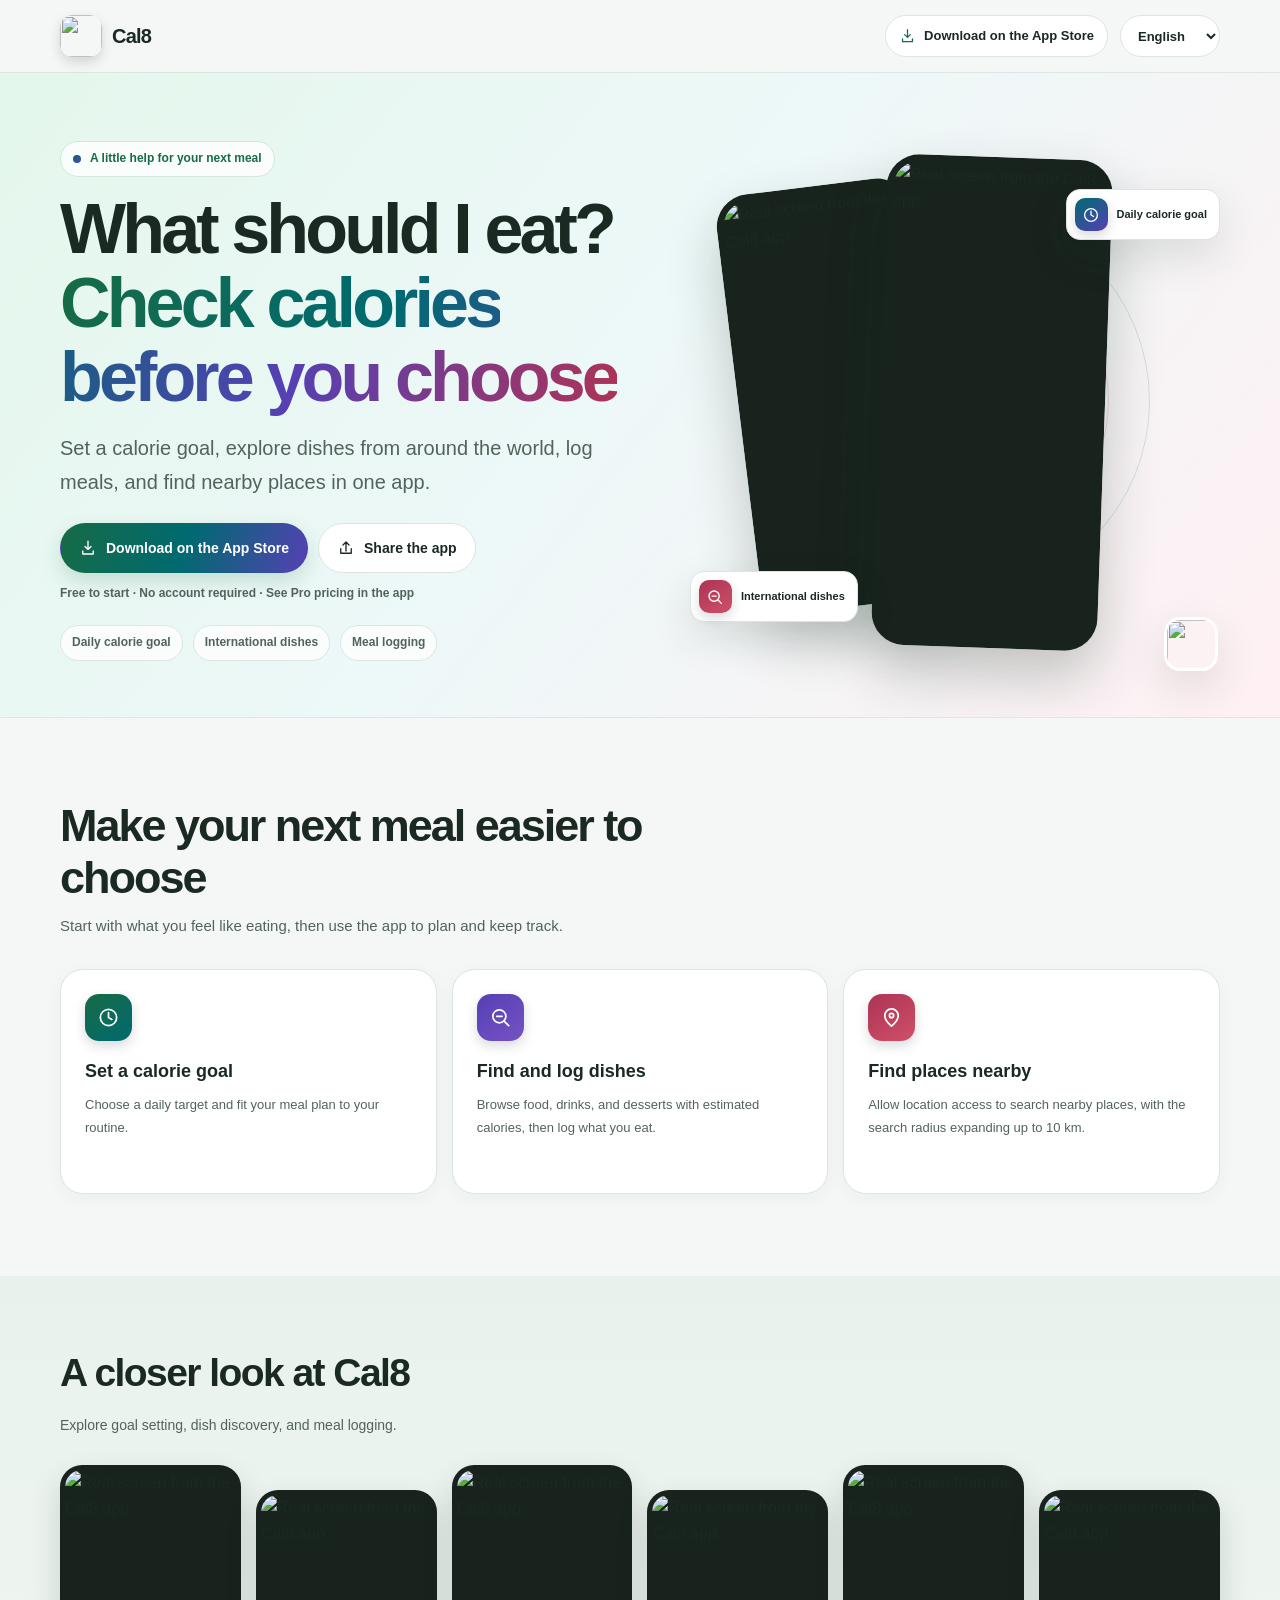
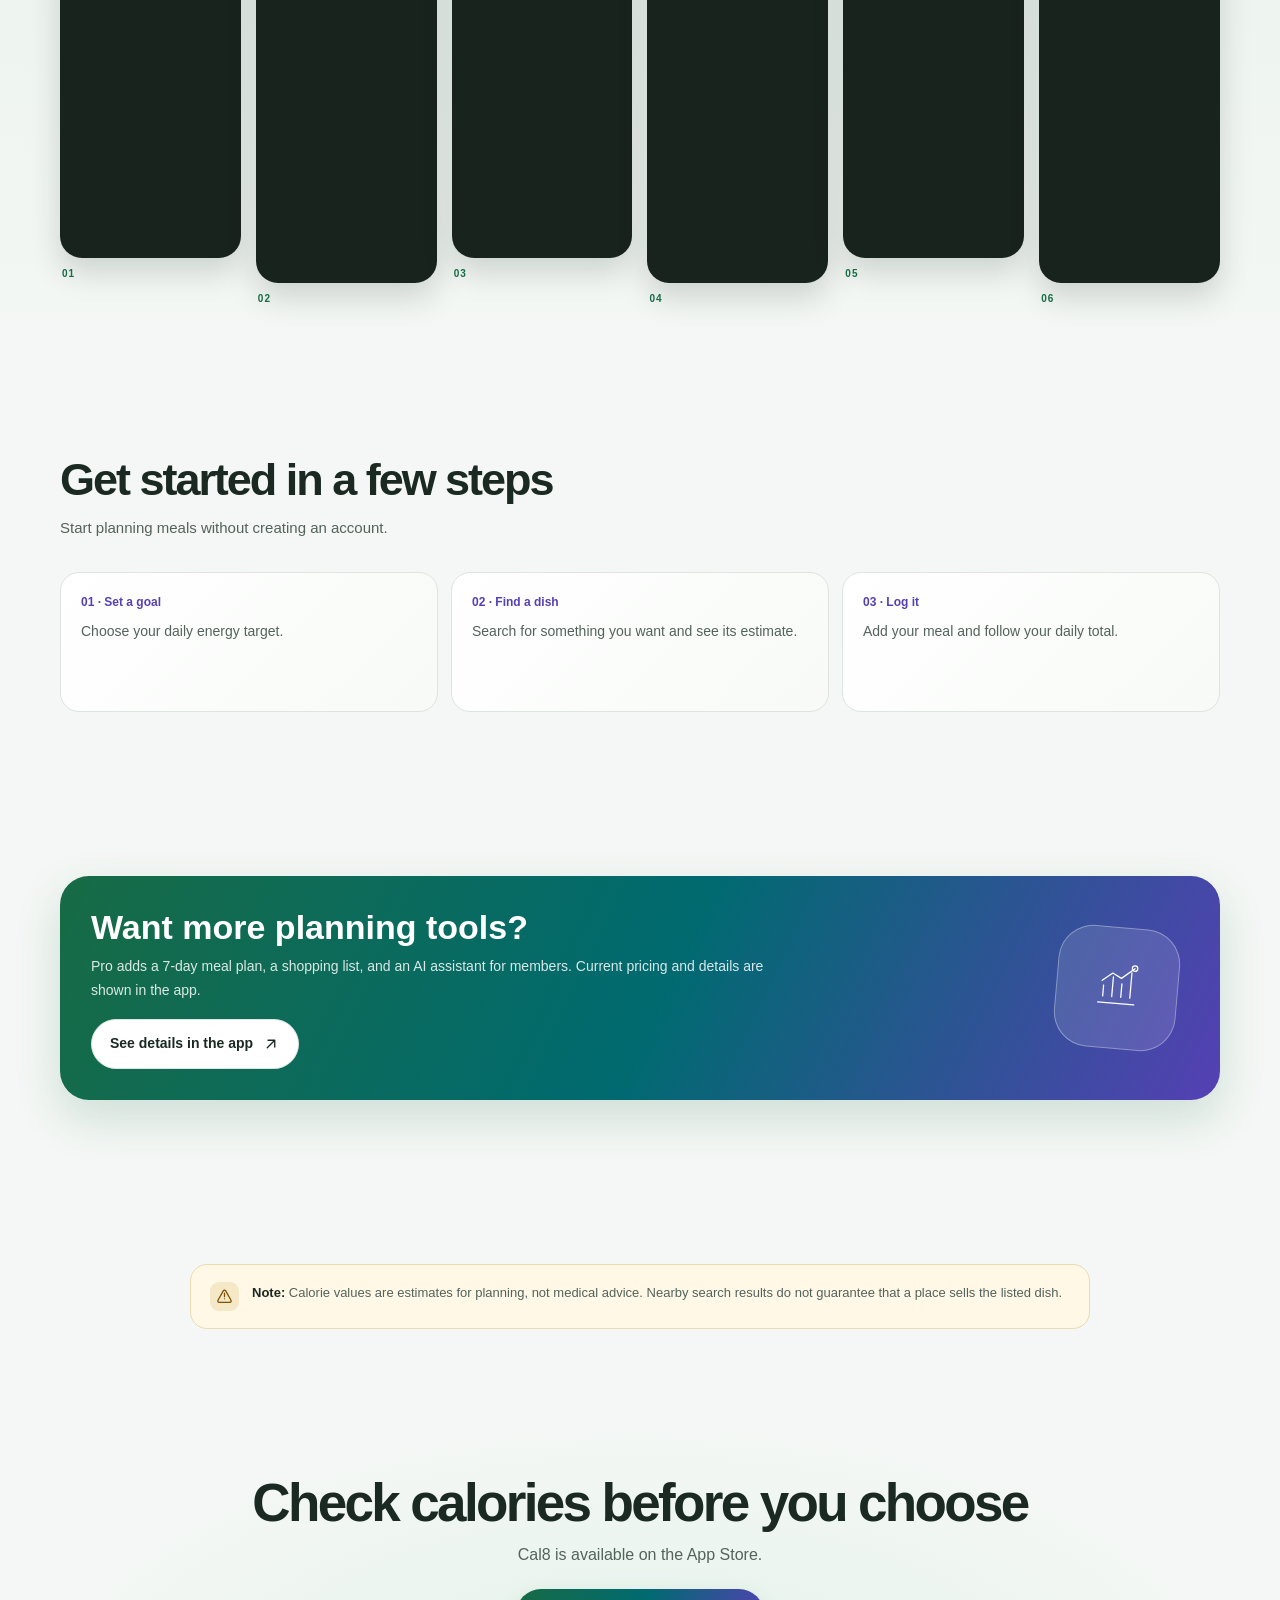
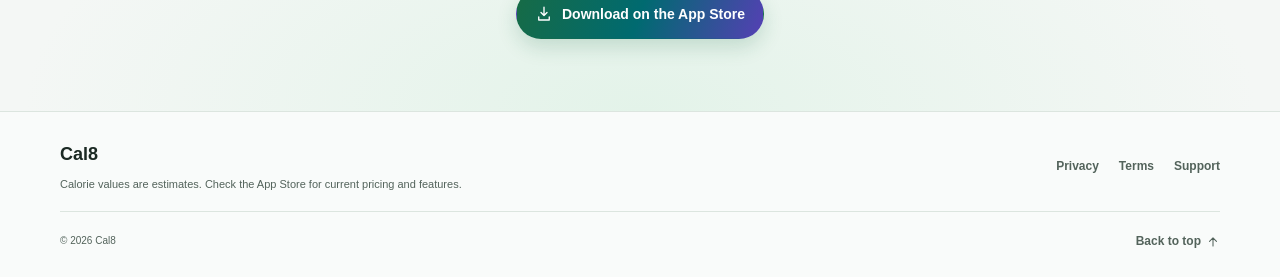
==== index.html @ b132a20a "Cal8 promo site (static build)" ====
<!doctype html>
<html lang="th">
<head>
  <meta charset="utf-8">
  <meta name="viewport" content="width=device-width, initial-scale=1">
  <meta name="theme-color" content="#f4f7f5">
  <meta name="description" content="ตั้งเป้าพลังงาน ค้นหาเมนูหลายชาติ บันทึกมื้อ และหาร้านใกล้ตัวได้ เริ่มใช้ฟรี ไม่ต้องสมัครบัญชี">
  <meta property="og:type" content="website">
  <meta property="og:title" content="Cal8 — ก่อนสั่งลองเช็กแคล">
  <meta property="og:description" content="ตั้งเป้าพลังงาน ค้นหาเมนูหลายชาติ บันทึกมื้อ และหาร้านใกล้ตัวได้ เริ่มใช้ฟรี ไม่ต้องสมัครบัญชี">
  <meta property="og:image" content="https://notthedream.github.io/cal8/assets/og-th-1200x630.jpg">
  <meta name="twitter:card" content="summary_large_image">
  <meta name="twitter:title" content="Cal8 — ก่อนสั่งลองเช็กแคล">
  <meta name="twitter:description" content="ตั้งเป้าพลังงาน ค้นหาเมนูหลายชาติ บันทึกมื้อ และหาร้านใกล้ตัวได้ เริ่มใช้ฟรี ไม่ต้องสมัครบัญชี">
  <meta name="twitter:image" content="https://notthedream.github.io/cal8/assets/og-th-1200x630.jpg">
  <meta name="apple-itunes-app" content="app-id=6823683906">
  <title>Cal8 — ก่อนสั่งลองเช็กแคล</title>
  <link rel="icon" href="/cal8/assets/app-icon.png">
  <link rel="canonical" href="https://notthedream.github.io/cal8/">
  <meta property="og:locale" content="th_TH">
  <meta property="og:url" content="https://notthedream.github.io/cal8/">
  <link rel="alternate" hreflang="th" href="https://notthedream.github.io/cal8/th/">
  <link rel="alternate" hreflang="en" href="https://notthedream.github.io/cal8/en/">
  <link rel="alternate" hreflang="ja" href="https://notthedream.github.io/cal8/ja/">
  <link rel="alternate" hreflang="zh-Hans" href="https://notthedream.github.io/cal8/zh-Hans/">
  <link rel="alternate" hreflang="zh-Hant" href="https://notthedream.github.io/cal8/zh-Hant/">
  <link rel="alternate" hreflang="ko" href="https://notthedream.github.io/cal8/ko/">
  <link rel="alternate" hreflang="x-default" href="https://notthedream.github.io/cal8/">
  <script type="application/ld+json" id="app-schema">{"@context":"https://schema.org","@type":"MobileApplication","name":"Cal8","description":"ตั้งเป้าพลังงาน ค้นหาเมนูหลายชาติ บันทึกมื้อ และหาร้านใกล้ตัวได้ เริ่มใช้ฟรี ไม่ต้องสมัครบัญชี","applicationCategory":"HealthApplication","applicationSubCategory":"Health & Fitness","operatingSystem":"iOS","image":"https://notthedream.github.io/cal8/assets/app-icon.png","url":"https://notthedream.github.io/cal8/","installUrl":"https://apps.apple.com/app/id6823683906","offers":{"@type":"Offer","price":0,"priceCurrency":"THB","url":"https://apps.apple.com/app/id6823683906"}}</script>
  <style>
:root{color-scheme:light;--bg:#f4f7f5;--card:#fff;--ink:#1b2923;--mute:#53635b;--line:#dce5df;--green:#176b45;--teal:#006a70;--violet:#5540b4;--coral:#ad3356;--amber:#805200;--wrap:1160px;--shadow:0 16px 42px rgba(23,48,36,.12)}*{box-sizing:border-box}html{scroll-behavior:smooth;scroll-padding-top:80px}body{margin:0;background:var(--bg);color:var(--ink);font:16px/1.65 -apple-system,BlinkMacSystemFont,"Segoe UI","Noto Sans Thai","Hiragino Sans","Yu Gothic",sans-serif;-webkit-font-smoothing:antialiased}a{color:inherit}img{display:block;max-width:100%}svg{width:22px;height:22px;fill:none;stroke:currentColor;stroke-width:1.8;stroke-linecap:round;stroke-linejoin:round}.wrap{width:min(var(--wrap),calc(100% - 48px));margin:auto}.sr{position:absolute;width:1px;height:1px;padding:0;margin:-1px;overflow:hidden;clip:rect(0,0,0,0);white-space:nowrap;border:0}.top{position:sticky;top:0;z-index:10;background:rgba(244,247,245,.9);backdrop-filter:blur(16px);border-bottom:1px solid var(--line)}.top-inner{min-height:72px;display:flex;align-items:center;justify-content:space-between;gap:16px}.brand{display:flex;align-items:center;gap:10px;font-size:20px;font-weight:850;letter-spacing:-.04em;text-decoration:none}.brand img{width:42px;height:42px;border-radius:13px;box-shadow:0 5px 12px rgba(24,33,48,.16)}.top-actions{display:flex;align-items:center;gap:12px}.lang,.top-store{min-height:42px;padding:0 13px;border:1px solid var(--line);border-radius:999px;background:#fff;color:var(--ink);font:inherit;font-size:13px;font-weight:700}.top-store{display:flex;align-items:center;gap:8px;text-decoration:none}.top-store svg{width:17px;color:var(--green)}.hero{overflow:hidden;background:linear-gradient(128deg,#e4f7ec,#edf8f8 48%,#fff0f3);border-bottom:1px solid #d8ebe0}.hero-inner{display:grid;grid-template-columns:minmax(0,1.05fr) minmax(350px,.95fr);align-items:center;gap:44px;min-height:625px;padding:58px 0 46px}.eyebrow{display:inline-flex;align-items:center;gap:9px;margin:0 0 15px;padding:7px 12px;border:1px solid #d4e7db;border-radius:999px;background:#ffffffc9;color:var(--green);font-size:12px;font-weight:800}.dot{width:8px;height:8px;border-radius:50%;background:linear-gradient(140deg,var(--teal),var(--violet))}h1,h2,h3,p{margin-top:0}h1{max-width:650px;margin-bottom:17px;font-size:clamp(42px,6vw,70px);font-weight:820;line-height:1.06;letter-spacing:-.055em}.grad{background:linear-gradient(100deg,var(--green),var(--teal),var(--violet),var(--coral));-webkit-background-clip:text;background-clip:text;color:transparent}.lead{max-width:570px;margin-bottom:24px;color:var(--mute);font-size:clamp(17px,1.8vw,20px);line-height:1.7}.actions,.trust{display:flex;flex-wrap:wrap;align-items:center;gap:10px}.button{min-height:50px;display:inline-flex;align-items:center;justify-content:center;gap:9px;padding:0 18px;border:1px solid var(--line);border-radius:999px;background:#fff;color:var(--ink);font:inherit;font-size:14px;font-weight:760;text-decoration:none;cursor:pointer;transition:transform .18s,box-shadow .18s}.button:hover{transform:translateY(-2px);box-shadow:0 10px 24px #1730241c}.primary{border-color:transparent;background:linear-gradient(110deg,var(--green),var(--teal) 50%,var(--violet));color:#fff;box-shadow:0 8px 20px #176b452e}.button svg{width:18px;height:18px}.under{margin:11px 0 0;color:var(--mute);font-size:12px;font-weight:600}.trust{margin-top:21px}.pill{padding:7px 11px;border:1px solid #dce5df;border-radius:999px;background:#ffffffc9;color:var(--mute);font-size:12px;font-weight:650}.hero-art{position:relative;min-height:540px;display:flex;align-items:center;justify-content:center}.orbit{position:absolute;width:390px;height:390px;border:1px solid #006a7028;border-radius:50%}.orbit:after{content:"";position:absolute;inset:40px;border:1px solid #ad335629;border-radius:50%}.phone{position:absolute;overflow:hidden;aspect-ratio:1320/2868;padding:6px;border:1px solid #17241e24;border-radius:33px;background:#18231d;box-shadow:0 26px 55px #12281c3d}.phone img,.gallery-phone img{width:100%;height:100%;border-radius:25px;object-fit:cover}.phone-front{z-index:2;width:226px;transform:translate(37px,2px) rotate(2deg)}.phone-back{z-index:1;width:194px;transform:translate(-120px,-5px) rotate(-7deg)}.float{position:absolute;z-index:3;display:flex;align-items:center;gap:9px;padding:8px 12px 8px 8px;border:1px solid var(--line);border-radius:14px;background:#fff;box-shadow:var(--shadow);font-size:11px;font-weight:750;white-space:nowrap}.float-top{top:58px;right:0}.float-bottom{bottom:49px;left:0}.tile{width:33px;height:33px;display:grid;place-items:center;border-radius:10px;background:linear-gradient(145deg,var(--teal),var(--violet));color:#fff;box-shadow:0 5px 12px #18213029}.tile svg{width:18px;height:18px}.tile-coral{background:linear-gradient(145deg,var(--coral),#cf5067)}.app-badge{position:absolute;right:2px;bottom:0;width:54px;height:54px;border:3px solid #fff;border-radius:16px;box-shadow:var(--shadow)}.section{padding:82px 0}.section-head{max-width:720px;margin-bottom:31px}.section-head h2{margin-bottom:10px;font-size:clamp(30px,4vw,45px);line-height:1.15;letter-spacing:-.045em}.section-head p{margin:0;color:var(--mute);font-size:15px}.features{display:grid;grid-template-columns:repeat(3,minmax(0,1fr));gap:15px}.feature{min-height:225px;padding:24px;border:1px solid var(--line);border-radius:23px;background:#fff;box-shadow:0 4px 18px #1730240b;transition:transform .18s,box-shadow .18s}.feature:hover{transform:translateY(-3px);box-shadow:var(--shadow)}.icon{width:47px;height:47px;display:grid;place-items:center;margin-bottom:16px;border-radius:14px;background:linear-gradient(145deg,var(--green),var(--teal));color:#fff;box-shadow:0 5px 12px #18213029}.feature:nth-child(2) .icon{background:linear-gradient(145deg,var(--violet),#7652c3)}.feature:nth-child(3) .icon{background:linear-gradient(145deg,var(--coral),#cf5067)}.icon svg{width:23px;height:23px}.feature h3{margin-bottom:7px;font-size:18px}.feature p{margin:0;color:var(--mute);font-size:13px;line-height:1.75}.gallery-section{padding:65px 0;background:linear-gradient(180deg,#e8f2ec,#f4f7f5)}.gallery-head{max-width:700px;margin-bottom:28px}.gallery-head h2{margin-bottom:8px;font-size:clamp(28px,3.6vw,39px);letter-spacing:-.04em}.gallery-head p{margin:0;color:var(--mute);font-size:14px}.gallery{display:grid;grid-template-columns:repeat(6,minmax(0,1fr));align-items:start;gap:15px}.gallery figure{min-width:0;margin:0}.gallery figure:nth-child(even){margin-top:25px}.gallery-phone{overflow:hidden;aspect-ratio:1320/2868;padding:5px;border-radius:22px;background:#18231d;box-shadow:0 14px 30px #12281c2b}.gallery-phone img{border-radius:17px}.gallery figcaption{padding:8px 2px 0;color:var(--green);font-size:10px;font-weight:850;letter-spacing:.1em}.steps{display:grid;grid-template-columns:repeat(3,minmax(0,1fr));gap:13px}.step{min-height:140px;padding:20px;border:1px solid var(--line);border-radius:19px;background:linear-gradient(135deg,#fff,#f7faf7)}.step b{display:block;margin-bottom:8px;color:var(--violet);font-size:12px}.step p{margin:0;color:var(--mute);font-size:14px}.probox{display:grid;grid-template-columns:minmax(0,1fr) 145px;align-items:center;gap:25px;padding:31px;border-radius:29px;background:linear-gradient(115deg,var(--green),var(--teal) 52%,var(--violet));color:#fff;box-shadow:0 18px 45px #176b452b}.probox h2{margin-bottom:8px;font-size:clamp(24px,3vw,34px);line-height:1.2}.probox p{max-width:680px;margin:0;color:#ffffffd9;font-size:14px}.probox .button{margin-top:17px;color:var(--ink)}.pro-art{justify-self:center;width:122px;height:122px;display:grid;place-items:center;border:1px solid #ffffff55;border-radius:35px;background:#ffffff1f;transform:rotate(5deg)}.pro-art svg{width:58px;height:58px;stroke-width:1.4}.notice{display:flex;gap:13px;max-width:900px;margin:auto;padding:17px 19px;border:1px solid #eadbb3;border-radius:17px;background:#fff8e7;color:var(--mute);font-size:13px}.notice-icon{width:29px;height:29px;flex:none;display:grid;place-items:center;border-radius:9px;background:#f4e8c7;color:var(--amber)}.notice-icon svg{width:17px}.notice strong{color:var(--ink)}.final{padding:63px 0 72px;text-align:center;background:radial-gradient(ellipse at 50% 100%,#e3f3e9,transparent 68%)}.final h2{max-width:800px;margin:0 auto 10px;font-size:clamp(32px,5vw,53px);line-height:1.1;letter-spacing:-.05em}.final p{max-width:600px;margin:0 auto 21px;color:var(--mute)}footer{padding:28px 0 19px;border-top:1px solid var(--line);background:#ffffff70}.footrow,.footbottom{display:flex;align-items:center;justify-content:space-between;gap:20px}.footbrand{font-weight:850;font-size:18px}.footnote{margin:5px 0 0;color:var(--mute);font-size:11px}.legal{display:flex;flex-wrap:wrap;gap:20px}.legal a,.backtop{color:var(--mute);font-size:12px;font-weight:700;text-decoration:none}.legal a:hover,.backtop:hover{color:var(--green)}.footbottom{min-height:47px;margin-top:18px;padding-top:13px;border-top:1px solid var(--line);color:var(--mute);font-size:10px}.backtop{display:flex;align-items:center;gap:5px}.backtop svg{width:14px;height:14px}:focus-visible{outline:3px solid #006a70a6;outline-offset:3px}@media(max-width:900px){.hero-inner{grid-template-columns:1fr minmax(310px,.82fr);gap:22px;min-height:570px}.hero-art{min-height:470px}.phone-front{width:205px}.phone-back{width:177px;transform:translate(-107px,-3px) rotate(-7deg)}.orbit{width:340px;height:340px}.gallery{grid-template-columns:repeat(3,minmax(0,1fr));row-gap:16px}}@media(max-width:700px){.wrap{width:calc(100% - 36px)}.top-inner{min-height:65px}.brand{font-size:18px}.brand img{width:37px;height:37px}.top-store{width:42px;min-width:42px;justify-content:center;padding:0}.top-store span{position:absolute;width:1px;height:1px;overflow:hidden;clip:rect(0,0,0,0)}.hero-inner{grid-template-columns:1fr;gap:5px;min-height:0;padding:40px 0 8px}h1{font-size:clamp(40px,11vw,60px)}.lead{font-size:16px}.hero-art{min-height:420px;margin-top:3px}.phone-front{width:180px;transform:translate(24px,2px) rotate(2deg)}.phone-back{width:157px;transform:translate(-97px,-2px) rotate(-7deg)}.orbit{width:305px;height:305px}.float-top{top:36px}.float-bottom{bottom:28px}.app-badge{width:48px;height:48px}.section{padding:64px 0}.features,.steps{grid-template-columns:1fr}.feature{min-height:0;padding:21px}.gallery-section{padding:54px 0}.gallery{display:flex;overflow-x:auto;gap:13px;padding:2px 1px 13px;scroll-snap-type:x mandatory}.gallery figure{flex:0 0 min(39vw,170px);scroll-snap-align:start}.gallery figure:nth-child(even){margin-top:18px}.probox{grid-template-columns:1fr;padding:24px}.pro-art{display:none}.notice{padding:14px}.footrow,.footbottom{align-items:flex-start;flex-direction:column}.legal{gap:16px}.final{padding:52px 0 61px}}@media(prefers-reduced-motion:reduce){html{scroll-behavior:auto}*,*::before,*::after{scroll-behavior:auto!important;transition:none!important}}
</style>
</head>
<body>
<header class="top"><div class="wrap top-inner"><a class="brand" href="#top" aria-label="Cal8"><img src="/cal8/assets/app-icon.png" alt=""><span>Cal8</span></a><div class="top-actions"><a class="top-store" href="https://apps.apple.com/app/id6823683906" target="_blank" rel="noopener"><svg viewBox="0 0 24 24" aria-hidden="true"><path d="M12 3v11m-4-4 4 4 4-4M5 16v4h14v-4"></path></svg><span data-t="download">ดาวน์โหลดบน App Store</span></a><label for="lang"><span id="lang-label" class="sr" data-t="chooseLang">เลือกภาษา</span><select class="lang" id="lang" aria-labelledby="lang-label"><option value="th">ไทย</option><option value="en">English</option><option value="ja">日本語</option><option value="zh-Hans">简体中文</option><option value="zh-Hant">繁體中文</option><option value="ko">한국어</option></select></label></div></div></header>
<main id="top"><section class="hero"><div class="wrap hero-inner"><div><p class="eyebrow"><i class="dot" aria-hidden="true"></i><span data-t="eyebrow">ตัวช่วยเลือกมื้ออาหาร</span></p><h1><span data-t="headline1">กินอะไรดี?</span><br><span class="grad" data-t="headline2">ลองเช็กแคลก่อนเลือก</span></h1><p class="lead" data-t="lead">ตั้งเป้าพลังงาน ค้นหาเมนูหลายชาติ บันทึกมื้ออาหาร และหาร้านใกล้ตัวได้ในแอปเดียว</p><div class="actions"><a class="button primary" href="https://apps.apple.com/app/id6823683906" target="_blank" rel="noopener"><svg viewBox="0 0 24 24" aria-hidden="true"><path d="M12 3v11m-4-4 4 4 4-4M5 16v4h14v-4"></path></svg><span data-t="download">ดาวน์โหลดบน App Store</span></a><button class="button" id="share" type="button"><svg viewBox="0 0 24 24" aria-hidden="true"><path d="M12 16V4m-4 4 4-4 4 4M5 13v6h14v-6"></path></svg><span data-t="share">แชร์แอป</span></button></div><p class="under" data-t="under">เริ่มใช้ฟรี · ไม่ต้องสมัครบัญชี · ดูราคา Pro ในแอป</p><div class="trust"><span class="pill" data-t="pill1">เป้าหมายแคลอรี</span><span class="pill" data-t="pill2">เมนูหลายชาติ</span><span class="pill" data-t="pill3">บันทึกมื้ออาหาร</span></div></div><div class="hero-art" ><span class="orbit" aria-hidden="true"></span><div class="phone phone-back"><img data-shot="3-search" src="/cal8/assets/shots/th/3-search.png" alt="หน้าจอของ Cal8"></div><div class="phone phone-front"><img data-shot="2-home" src="/cal8/assets/shots/th/2-home.png" alt="หน้าจอของ Cal8"></div><div class="float float-top"><span class="tile"><svg viewBox="0 0 24 24" aria-hidden="true"><circle cx="12" cy="12" r="8.5"></circle><path d="M12 7v5l3.5 2"></path></svg></span><span data-t="pill1">เป้าหมายแคลอรี</span></div><div class="float float-bottom"><span class="tile tile-coral"><svg viewBox="0 0 24 24" aria-hidden="true"><circle cx="10.8" cy="10.8" r="6.8"></circle><path d="m16 16 4.5 4.5M8 10.8h5.6"></path></svg></span><span data-t="pill2">เมนูหลายชาติ</span></div><img class="app-badge" src="/cal8/assets/app-icon.png" alt=""></div></div></section>
<section class="section" id="features"><div class="wrap"><div class="section-head"><h2 data-t="featuresTitle">เลือกง่ายขึ้นในทุกมื้อ</h2><p data-t="featuresIntro">เริ่มจากสิ่งที่อยากกิน แล้วใช้เครื่องมือในแอปช่วยวางแผนและติดตาม</p></div><div class="features"><article class="feature"><div class="icon" aria-hidden="true"><svg viewBox="0 0 24 24"><circle cx="12" cy="12" r="8.5"></circle><path d="M12 7v5l3.5 2"></path></svg></div><h3 data-t="f1title">ตั้งเป้าพลังงาน</h3><p data-t="f1body">กำหนดเป้าหมายประจำวันและจัดจำนวนมื้อให้เข้ากับกิจวัตร</p></article><article class="feature"><div class="icon" aria-hidden="true"><svg viewBox="0 0 24 24"><circle cx="10.8" cy="10.8" r="6.8"></circle><path d="m16 16 4.5 4.5M8 10.8h5.6"></path></svg></div><h3 data-t="f2title">ค้นหาและบันทึกเมนู</h3><p data-t="f2body">เลือกดูอาหาร เครื่องดื่ม และของหวาน พร้อมค่าแคลอรีโดยประมาณ แล้วบันทึกมื้อที่กิน</p></article><article class="feature"><div class="icon" aria-hidden="true"><svg viewBox="0 0 24 24"><path d="M19 10c0 5.2-7 11-7 11S5 15.2 5 10a7 7 0 1 1 14 0Z"></path><circle cx="12" cy="10" r="2.2"></circle></svg></div><h3 data-t="f3title">หาร้านใกล้ตัว</h3><p data-t="f3body">อนุญาตตำแหน่งเพื่อค้นหาร้านใกล้คุณ และขยายระยะค้นหาได้ถึง 10 กม.</p></article></div></div></section>
<section class="gallery-section"><div class="wrap"><div class="gallery-head"><h2 data-t="screensTitle">หน้าจอของ Cal8</h2><p data-t="screensIntro">ดูตัวอย่างการตั้งเป้า ค้นหาเมนู และบันทึกมื้ออาหาร</p></div><div class="gallery"><figure><div class="gallery-phone"><img data-shot="1-intro" src="/cal8/assets/shots/th/1-intro.png" alt="หน้าจอของ Cal8"></div><figcaption>01</figcaption></figure><figure><div class="gallery-phone"><img data-shot="2-home" src="/cal8/assets/shots/th/2-home.png" alt="หน้าจอของ Cal8"></div><figcaption>02</figcaption></figure><figure><div class="gallery-phone"><img data-shot="3-search" src="/cal8/assets/shots/th/3-search.png" alt="หน้าจอของ Cal8"></div><figcaption>03</figcaption></figure><figure><div class="gallery-phone"><img data-shot="4-detail" src="/cal8/assets/shots/th/4-detail.png" alt="หน้าจอของ Cal8"></div><figcaption>04</figcaption></figure><figure><div class="gallery-phone"><img data-shot="5-tour" src="/cal8/assets/shots/th/5-tour.png" alt="หน้าจอของ Cal8"></div><figcaption>05</figcaption></figure><figure><div class="gallery-phone"><img data-shot="6-stats" src="/cal8/assets/shots/th/6-stats.png" alt="หน้าจอของ Cal8"></div><figcaption>06</figcaption></figure></div></div></section>
<section class="section"><div class="wrap"><div class="section-head"><h2 data-t="howTitle">เริ่มใช้ได้ในไม่กี่ขั้น</h2><p data-t="howIntro">ไม่ต้องสร้างบัญชีเพื่อเริ่มวางแผนมื้ออาหาร</p></div><div class="steps"><article class="step"><b data-t="step1label">01 · ตั้งเป้า</b><p data-t="step1">กำหนดพลังงานที่ต้องการต่อวัน</p></article><article class="step"><b data-t="step2label">02 · เลือกเมนู</b><p data-t="step2">ค้นหาเมนูที่อยากกินและดูค่าประมาณ</p></article><article class="step"><b data-t="step3label">03 · บันทึก</b><p data-t="step3">เพิ่มมื้ออาหารแล้วติดตามยอดของวัน</p></article></div></div></section>
<section class="section"><div class="wrap"><div class="probox"><div><h2 data-t="proTitle">อยากวางแผนเพิ่ม?</h2><p data-t="proBody">Pro เพิ่มแผนอาหาร 7 วัน รายการซื้อของ และผู้ช่วย AI สำหรับสมาชิก ราคาและรายละเอียดล่าสุดแสดงในแอป</p><a class="button" href="https://apps.apple.com/app/id6823683906" target="_blank" rel="noopener"><span data-t="proButton">ดูรายละเอียดในแอป</span><svg viewBox="0 0 24 24" aria-hidden="true"><path d="M7 17 17 7M8 7h9v9"></path></svg></a></div><div class="pro-art" aria-hidden="true"><svg viewBox="0 0 64 64"><path d="M12 49h40M17 42V30m10 12V20m10 22V27m10 15V14M15 25l11-9 10 5 14-12"></path><circle cx="50" cy="9" r="3"></circle></svg></div></div></div></section>
<section class="section"><div class="wrap"><div class="notice"><span class="notice-icon" aria-hidden="true"><svg viewBox="0 0 24 24"><path d="M12 8v5m0 3h.01"></path><path d="M10.3 4.7 2.8 18a2 2 0 0 0 1.7 3h15a2 2 0 0 0 1.7-3l-7.5-13.3a2 2 0 0 0-3.4 0Z"></path></svg></span><span><strong data-t="noteLabel">หมายเหตุ:</strong> <span data-t="note">ค่าแคลอรีเป็นเพียงค่าประมาณเพื่อช่วยวางแผน ไม่ใช่คำแนะนำทางการแพทย์ ผลค้นหาร้านใกล้ตัวอาจไม่ยืนยันว่าร้านมีเมนูนั้นจำหน่าย</span></span></div></div></section>
<section class="final"><div class="wrap"><h2 data-t="finalTitle">ลองเช็กแคลก่อนเลือก</h2><p data-t="finalBody">ดาวน์โหลด Cal8 ได้แล้วบน App Store</p><a class="button primary" href="https://apps.apple.com/app/id6823683906" target="_blank" rel="noopener"><svg viewBox="0 0 24 24" aria-hidden="true"><path d="M12 3v11m-4-4 4 4 4-4M5 16v4h14v-4"></path></svg><span data-t="download">ดาวน์โหลดบน App Store</span></a></div></section></main>
<footer><div class="wrap"><div class="footrow"><div><div class="footbrand">Cal8</div><p class="footnote" data-t="footer">ข้อมูลแคลอรีเป็นค่าประมาณ โปรดตรวจสอบราคาและคุณสมบัติล่าสุดใน App Store</p></div><nav class="legal" aria-label="Legal and support"><a data-legal="privacy" href="https://kinraidee.pages.dev/privacy.th.html" data-t="privacy">ความเป็นส่วนตัว</a><a data-legal="terms" href="https://kinraidee.pages.dev/terms.th.html" data-t="terms">ข้อกำหนด</a><a data-legal="support" href="https://kinraidee.pages.dev/" data-t="support">ช่วยเหลือ</a></nav></div><div class="footbottom"><span>© <span id="year"></span> Cal8</span><a class="backtop" href="#top"><span data-t="backTop">กลับด้านบน</span><svg viewBox="0 0 24 24" aria-hidden="true"><path d="M12 19V5M6 11l6-6 6 6"></path></svg></a></div></div></footer>
<script>    const copy={
      th:{brand:'Cal8',chooseLang:'เลือกภาษา',eyebrow:'ตัวช่วยเลือกมื้ออาหาร',headline1:'กินอะไรดี?',headline2:'ลองเช็กแคลก่อนเลือก',lead:'ตั้งเป้าพลังงาน ค้นหาเมนูหลายชาติ บันทึกมื้ออาหาร และหาร้านใกล้ตัวได้ในแอปเดียว',download:'ดาวน์โหลดบน App Store',share:'แชร์แอป',under:'เริ่มใช้ฟรี · ไม่ต้องสมัครบัญชี · ดูราคา Pro ในแอป',pill1:'เป้าหมายแคลอรี',pill2:'เมนูหลายชาติ',pill3:'บันทึกมื้ออาหาร',featuresTitle:'เลือกง่ายขึ้นในทุกมื้อ',featuresIntro:'เริ่มจากสิ่งที่อยากกิน แล้วใช้เครื่องมือในแอปช่วยวางแผนและติดตาม',f1title:'ตั้งเป้าพลังงาน',f1body:'กำหนดเป้าหมายประจำวันและจัดจำนวนมื้อให้เข้ากับกิจวัตร',f2title:'ค้นหาและบันทึกเมนู',f2body:'เลือกดูอาหาร เครื่องดื่ม และของหวาน พร้อมค่าแคลอรีโดยประมาณ แล้วบันทึกมื้อที่กิน',f3title:'หาร้านใกล้ตัว',f3body:'อนุญาตตำแหน่งเพื่อค้นหาร้านใกล้คุณ และขยายระยะค้นหาได้ถึง 10 กม.',howTitle:'เริ่มใช้ได้ในไม่กี่ขั้น',howIntro:'ไม่ต้องสร้างบัญชีเพื่อเริ่มวางแผนมื้ออาหาร',step1label:'01 · ตั้งเป้า',step1:'กำหนดพลังงานที่ต้องการต่อวัน',step2label:'02 · เลือกเมนู',step2:'ค้นหาเมนูที่อยากกินและดูค่าประมาณ',step3label:'03 · บันทึก',step3:'เพิ่มมื้ออาหารแล้วติดตามยอดของวัน',proTitle:'อยากวางแผนเพิ่ม?',proBody:'Pro เพิ่มแผนอาหาร 7 วัน รายการซื้อของ และผู้ช่วย AI สำหรับสมาชิก ราคาและรายละเอียดล่าสุดแสดงในแอป',proButton:'ดูรายละเอียดในแอป',noteLabel:'หมายเหตุ:',note:'ค่าแคลอรีเป็นเพียงค่าประมาณเพื่อช่วยวางแผน ไม่ใช่คำแนะนำทางการแพทย์ ผลค้นหาร้านใกล้ตัวอาจไม่ยืนยันว่าร้านมีเมนูนั้นจำหน่าย',finalTitle:'ลองเช็กแคลก่อนเลือก',finalBody:'ดาวน์โหลดCal8ได้แล้วบน App Store',footer:'ข้อมูลแคลอรีเป็นค่าประมาณ โปรดตรวจสอบราคาและคุณสมบัติล่าสุดใน App Store',alt:'หน้าจอจริงของแอปCal8',title:'Cal8 — ก่อนสั่งลองเช็กแคล',description:'ตั้งเป้าพลังงาน ค้นหาเมนูหลายชาติ บันทึกมื้อ และหาร้านใกล้ตัวได้ เริ่มใช้ฟรี ไม่ต้องสมัครบัญชี',copied:'คัดลอกลิงก์แล้ว',screensTitle:'หน้าจอของ Cal8',screensIntro:'ดูตัวอย่างการตั้งเป้า ค้นหาเมนู และบันทึกมื้ออาหาร',privacy:'ความเป็นส่วนตัว',terms:'ข้อกำหนด',support:'ช่วยเหลือ',backTop:'กลับด้านบน'},
      en:{brand:'Cal8',chooseLang:'Choose language',eyebrow:'A little help for your next meal',headline1:'What should I eat?',headline2:'Check calories before you choose',lead:'Set a calorie goal, explore dishes from around the world, log meals, and find nearby places in one app.',download:'Download on the App Store',share:'Share the app',under:'Free to start · No account required · See Pro pricing in the app',pill1:'Daily calorie goal',pill2:'International dishes',pill3:'Meal logging',featuresTitle:'Make your next meal easier to choose',featuresIntro:'Start with what you feel like eating, then use the app to plan and keep track.',f1title:'Set a calorie goal',f1body:'Choose a daily target and fit your meal plan to your routine.',f2title:'Find and log dishes',f2body:'Browse food, drinks, and desserts with estimated calories, then log what you eat.',f3title:'Find places nearby',f3body:'Allow location access to search nearby places, with the search radius expanding up to 10 km.',howTitle:'Get started in a few steps',howIntro:'Start planning meals without creating an account.',step1label:'01 · Set a goal',step1:'Choose your daily energy target.',step2label:'02 · Find a dish',step2:'Search for something you want and see its estimate.',step3label:'03 · Log it',step3:'Add your meal and follow your daily total.',proTitle:'Want more planning tools?',proBody:'Pro adds a 7-day meal plan, a shopping list, and an AI assistant for members. Current pricing and details are shown in the app.',proButton:'See details in the app',noteLabel:'Note:',note:'Calorie values are estimates for planning, not medical advice. Nearby search results do not guarantee that a place sells the listed dish.',finalTitle:'Check calories before you choose',finalBody:'Cal8 is available on the App Store.',footer:'Calorie values are estimates. Check the App Store for current pricing and features.',alt:'Real screen from the Cal8 app',title:'Cal8 — Check calories before you choose',description:'Set a calorie goal, explore dishes from around the world, log meals, and find nearby places. Free to start, no account required.',copied:'Link copied',screensTitle:'A closer look at Cal8',screensIntro:'Explore goal setting, dish discovery, and meal logging.',privacy:'Privacy',terms:'Terms',support:'Support',backTop:'Back to top'},
      ja:{brand:'Cal8',chooseLang:'言語を選択',eyebrow:'毎日の食事選びをサポート',headline1:'今日は何を食べる？',headline2:'選ぶ前にカロリーをチェック',lead:'目標を設定し、各国の料理を探して食事を記録。近くのお店も検索できます。',download:'App Storeからダウンロード',share:'アプリを共有',under:'無料で始められます · 登録不要 · Proの価格はアプリで確認',pill1:'カロリー目標',pill2:'世界の料理',pill3:'食事を記録',featuresTitle:'毎日の食事選びをもっと簡単に',featuresIntro:'食べたいものを探して、アプリで計画や記録を始めましょう。',f1title:'目標を設定',f1body:'1日の目標を決めて、生活に合わせて食事を計画できます。',f2title:'料理を探して記録',f2body:'料理、飲み物、デザートを目安カロリーと一緒に確認し、食べたものを記録できます。',f3title:'近くのお店を検索',f3body:'位置情報を許可すると近くのお店を検索でき、検索範囲は最大10kmまで広がります。',howTitle:'かんたん3ステップ',howIntro:'アカウント登録なしで食事の計画を始められます。',step1label:'01 · 目標設定',step1:'1日のエネルギー目標を決めます。',step2label:'02 · 料理を探す',step2:'食べたい料理を探して目安を確認します。',step3label:'03 · 記録する',step3:'食事を追加し、1日の合計を確認します。',proTitle:'もっと計画したい方へ',proBody:'Proでは7日間の献立、買い物リスト、会員向けAIアシスタントを利用できます。最新の料金と詳細はアプリでご確認ください。',proButton:'アプリで詳細を見る',noteLabel:'ご注意:',note:'カロリーは計画のための目安であり、医療上の助言ではありません。近くのお店の検索結果は、掲載料理の販売を保証するものではありません。',finalTitle:'選ぶ前にカロリーをチェック',finalBody:'Cal8はApp Storeで配信中です。',footer:'カロリーは目安です。最新の料金と機能はApp Storeでご確認ください。',alt:'Cal8アプリの実際の画面',title:'Cal8 — 食べる前にカロリーをチェック',description:'目標設定、世界の料理検索、食事記録、近くのお店検索。無料で始められ、登録不要です。',copied:'リンクをコピーしました',screensTitle:'Cal8の画面をチェック',screensIntro:'目標設定、料理検索、食事記録の画面をご覧ください。',privacy:'プライバシー',terms:'利用規約',support:'サポート',backTop:'トップへ戻る'},
      'zh-Hans':{brand:'Cal8',chooseLang:'选择语言',eyebrow:'为每一餐提供一点灵感',headline1:'今天吃什么？',headline2:'选择前先看看热量',lead:'设定热量目标，浏览各国菜单，记录饮食，还可以搜索附近餐厅。',download:'前往 App Store 下载',share:'分享应用',under:'免费开始 · 无需注册 · Pro 价格请在应用内查看',pill1:'每日热量目标',pill2:'各国菜单',pill3:'饮食记录',featuresTitle:'让每一餐更好选择',featuresIntro:'先找到想吃的，再用应用规划并记录。',f1title:'设定热量目标',f1body:'设定每日目标，并按照自己的日常安排餐次。',f2title:'搜索并记录菜单',f2body:'浏览食物、饮品和甜点及其估算热量，再记录实际吃过的内容。',f3title:'搜索附近餐厅',f3body:'授权位置信息即可搜索附近地点，搜索范围最多可扩展到 10 公里。',howTitle:'几步即可开始',howIntro:'无需创建账户即可开始规划饮食。',step1label:'01 · 设定目标',step1:'选择每日能量目标。',step2label:'02 · 找菜单',step2:'搜索想吃的菜品并查看估算值。',step3label:'03 · 记下来',step3:'添加餐食并查看每日总量。',proTitle:'需要更多规划工具？',proBody:'Pro 提供 7 天饮食计划、购物清单和会员 AI 助手。最新价格和详情请在应用内查看。',proButton:'在应用中查看详情',noteLabel:'提示：',note:'热量仅为规划参考，并非医疗建议。附近搜索结果不保证相关餐厅实际供应所列菜品。',finalTitle:'选择前先看看热量',finalBody:'Cal8已在 App Store 上架。',footer:'热量为估算值。最新价格与功能请查看 App Store。',alt:'Cal8应用的实际界面',title:'Cal8 — 先看热量再选择',description:'设定热量目标、浏览各国菜单、记录饮食并搜索附近地点。无需注册，免费开始。',copied:'已复制链接',screensTitle:'看看 Cal8 的界面',screensIntro:'浏览目标设定、菜品搜索和饮食记录界面。',privacy:'隐私政策',terms:'服务条款',support:'支持',backTop:'返回顶部'},
      'zh-Hant':{brand:'Cal8',chooseLang:'選擇語言',eyebrow:'為每一餐提供一點靈感',headline1:'今天吃什麼？',headline2:'選擇前先看看熱量',lead:'設定熱量目標、瀏覽各國菜單、記錄飲食，也可以搜尋附近餐廳。',download:'前往 App Store 下載',share:'分享 App',under:'免費開始 · 免註冊 · Pro 價格請在 App 內查看',pill1:'每日熱量目標',pill2:'各國菜單',pill3:'飲食紀錄',featuresTitle:'讓每一餐更容易選擇',featuresIntro:'先找到想吃的，再用 App 規劃並記錄。',f1title:'設定熱量目標',f1body:'設定每日目標，依照自己的日常安排餐次。',f2title:'搜尋並記錄菜單',f2body:'瀏覽食物、飲品和甜點及其估算熱量，再記錄實際吃過的內容。',f3title:'搜尋附近餐廳',f3body:'允許使用位置資訊即可搜尋附近地點，搜尋範圍最多可擴展至 10 公里。',howTitle:'幾個步驟就能開始',howIntro:'無須建立帳號即可開始規劃飲食。',step1label:'01 · 設定目標',step1:'選擇每日能量目標。',step2label:'02 · 找菜單',step2:'搜尋想吃的菜色並查看估算值。',step3label:'03 · 記錄下來',step3:'新增餐點並查看每日總量。',proTitle:'需要更多規劃工具？',proBody:'Pro 提供 7 天飲食計畫、購物清單和會員 AI 助理。最新價格與詳細資訊請在 App 內查看。',proButton:'在 App 中查看詳情',noteLabel:'提醒：',note:'熱量僅為規劃參考，並非醫療建議。附近搜尋結果不保證相關餐廳實際供應所列菜色。',finalTitle:'選擇前先看看熱量',finalBody:'Cal8已在 App Store 上架。',footer:'熱量為估算值。最新價格與功能請查看 App Store。',alt:'Cal8 App 的實際畫面',title:'Cal8 — 選擇前先看看熱量',description:'設定熱量目標、瀏覽各國菜單、記錄飲食並搜尋附近地點。免註冊，免費開始。',copied:'已複製連結',screensTitle:'看看 Cal8 的介面',screensIntro:'瀏覽目標設定、菜色搜尋與飲食記錄畫面。',privacy:'隱私權政策',terms:'服務條款',support:'支援',backTop:'回到頂端'},
      ko:{brand:'Cal8',chooseLang:'언어 선택',eyebrow:'매일의 식사 선택을 도와드려요',headline1:'오늘 뭐 먹지?',headline2:'고르기 전에 칼로리 확인',lead:'칼로리 목표를 설정하고 여러 나라의 메뉴를 둘러보며 식사를 기록하고 주변 음식점도 찾아보세요.',download:'App Store에서 다운로드',share:'앱 공유하기',under:'무료로 시작 · 가입 불필요 · Pro 가격은 앱에서 확인',pill1:'일일 칼로리 목표',pill2:'세계 각국의 메뉴',pill3:'식사 기록',featuresTitle:'매 끼니를 더 쉽게 선택하세요',featuresIntro:'먹고 싶은 메뉴를 찾고 앱으로 계획과 기록을 시작해 보세요.',f1title:'칼로리 목표 설정',f1body:'일일 목표를 정하고 생활 패턴에 맞게 식사 횟수를 계획하세요.',f2title:'메뉴 검색 및 기록',f2body:'음식, 음료, 디저트와 예상 칼로리를 확인하고 먹은 메뉴를 기록하세요.',f3title:'주변 음식점 찾기',f3body:'위치 접근을 허용하면 주변 장소를 검색할 수 있고, 검색 범위는 최대 10km까지 늘어납니다.',howTitle:'몇 단계면 시작할 수 있어요',howIntro:'계정을 만들지 않아도 식사 계획을 시작할 수 있어요.',step1label:'01 · 목표 설정',step1:'하루 에너지 목표를 정하세요.',step2label:'02 · 메뉴 찾기',step2:'먹고 싶은 메뉴를 검색하고 예상값을 확인하세요.',step3label:'03 · 기록하기',step3:'식사를 추가하고 하루 합계를 확인하세요.',proTitle:'더 많은 계획 기능이 필요하신가요?',proBody:'Pro 회원은 7일 식단 계획, 장보기 목록, AI 도우미를 이용할 수 있어요. 최신 가격과 자세한 내용은 앱에서 확인하세요.',proButton:'앱에서 자세히 보기',noteLabel:'안내:',note:'칼로리는 계획을 위한 추정치이며 의료 조언이 아닙니다. 주변 검색 결과가 해당 음식의 실제 판매를 보장하지 않습니다.',finalTitle:'고르기 전에 칼로리 확인',finalBody:'Cal8을 App Store에서 만나보세요.',footer:'칼로리는 추정치입니다. 최신 가격과 기능은 App Store에서 확인하세요.',alt:'Cal8 앱 아이콘',title:'Cal8 — 고르기 전에 칼로리 확인',description:'칼로리 목표 설정, 세계 메뉴 검색, 식사 기록, 주변 장소 검색. 가입 없이 무료로 시작하세요.',copied:'링크를 복사했어요',screensTitle:'Cal8 화면 둘러보기',screensIntro:'목표 설정, 메뉴 검색, 식사 기록 화면을 살펴보세요.',privacy:'개인정보 처리방침',terms:'이용 약관',support:'지원',backTop:'맨 위로'}
    };    const select=document.querySelector('#lang'),valid=Object.keys(copy);
    const legalSuffix={th:'.th',en:'.en',ja:'.ja','zh-Hans':'.zh-Hans','zh-Hant':'.zh-Hant',ko:'.en'};
    function setLang(lang,updateUrl=true){if(!valid.includes(lang))lang='th';const t=copy[lang],shotLocale=lang==='th'?'th':'en';document.documentElement.lang=lang;select.value=lang;document.querySelectorAll('[data-t]').forEach(el=>{const k=el.dataset.t;if(t[k])el.textContent=t[k]});document.querySelectorAll('[data-shot]').forEach(el=>{el.src=`/cal8/assets/shots/${shotLocale}/${el.dataset.shot}.png`;el.alt=t.alt});document.querySelectorAll('[data-legal]').forEach(el=>{const kind=el.dataset.legal;el.href=kind==='support'?'https://kinraidee.pages.dev/':`https://kinraidee.pages.dev/${kind}${legalSuffix[lang]}.html`});document.title=t.title;document.querySelector('meta[name="description"]').content=t.description;for(const sel of ['meta[property="og:title"]','meta[name="twitter:title"]'])document.querySelector(sel).content=t.title;for(const sel of ['meta[property="og:description"]','meta[name="twitter:description"]'])document.querySelector(sel).content=t.description;const social=`https://notthedream.github.io/cal8/assets/og-${lang}-1200x630.jpg`;for(const sel of ['meta[property="og:image"]','meta[name="twitter:image"]'])document.querySelector(sel).content=social;const schema=JSON.parse(document.querySelector('#app-schema').textContent);schema.name='Cal8';schema.description=t.description;document.querySelector('#app-schema').textContent=JSON.stringify(schema);if(updateUrl){const u=new URL(location.href);u.pathname='/'+lang+'/';u.searchParams.delete('lang');history.replaceState({},'',u)}}
    select.addEventListener('change',()=>setLang(select.value));const query=new URLSearchParams(location.search).get('lang'),nav=(navigator.language||'th').toLowerCase(),preferred=nav.startsWith('zh-tw')||nav.startsWith('zh-hk')?'zh-Hant':nav.startsWith('zh')?'zh-Hans':nav.startsWith('ja')?'ja':nav.startsWith('ko')?'ko':nav.startsWith('en')?'en':'th',route=location.pathname.split('/').filter(Boolean)[0];setLang(query||(valid.includes(route)?route:null)||preferred,true);document.querySelector('#year').textContent=new Date().getFullYear();document.querySelector('#share').addEventListener('click',async()=>{const t=copy[select.value],data={title:t.title,text:t.description,url:location.href};try{if(navigator.share)await navigator.share(data);else{await navigator.clipboard.writeText(location.href);alert(t.copied)}}catch(e){if(e.name!=='AbortError')try{await navigator.clipboard.writeText(location.href);alert(t.copied)}catch{}}});
</script></body></html>
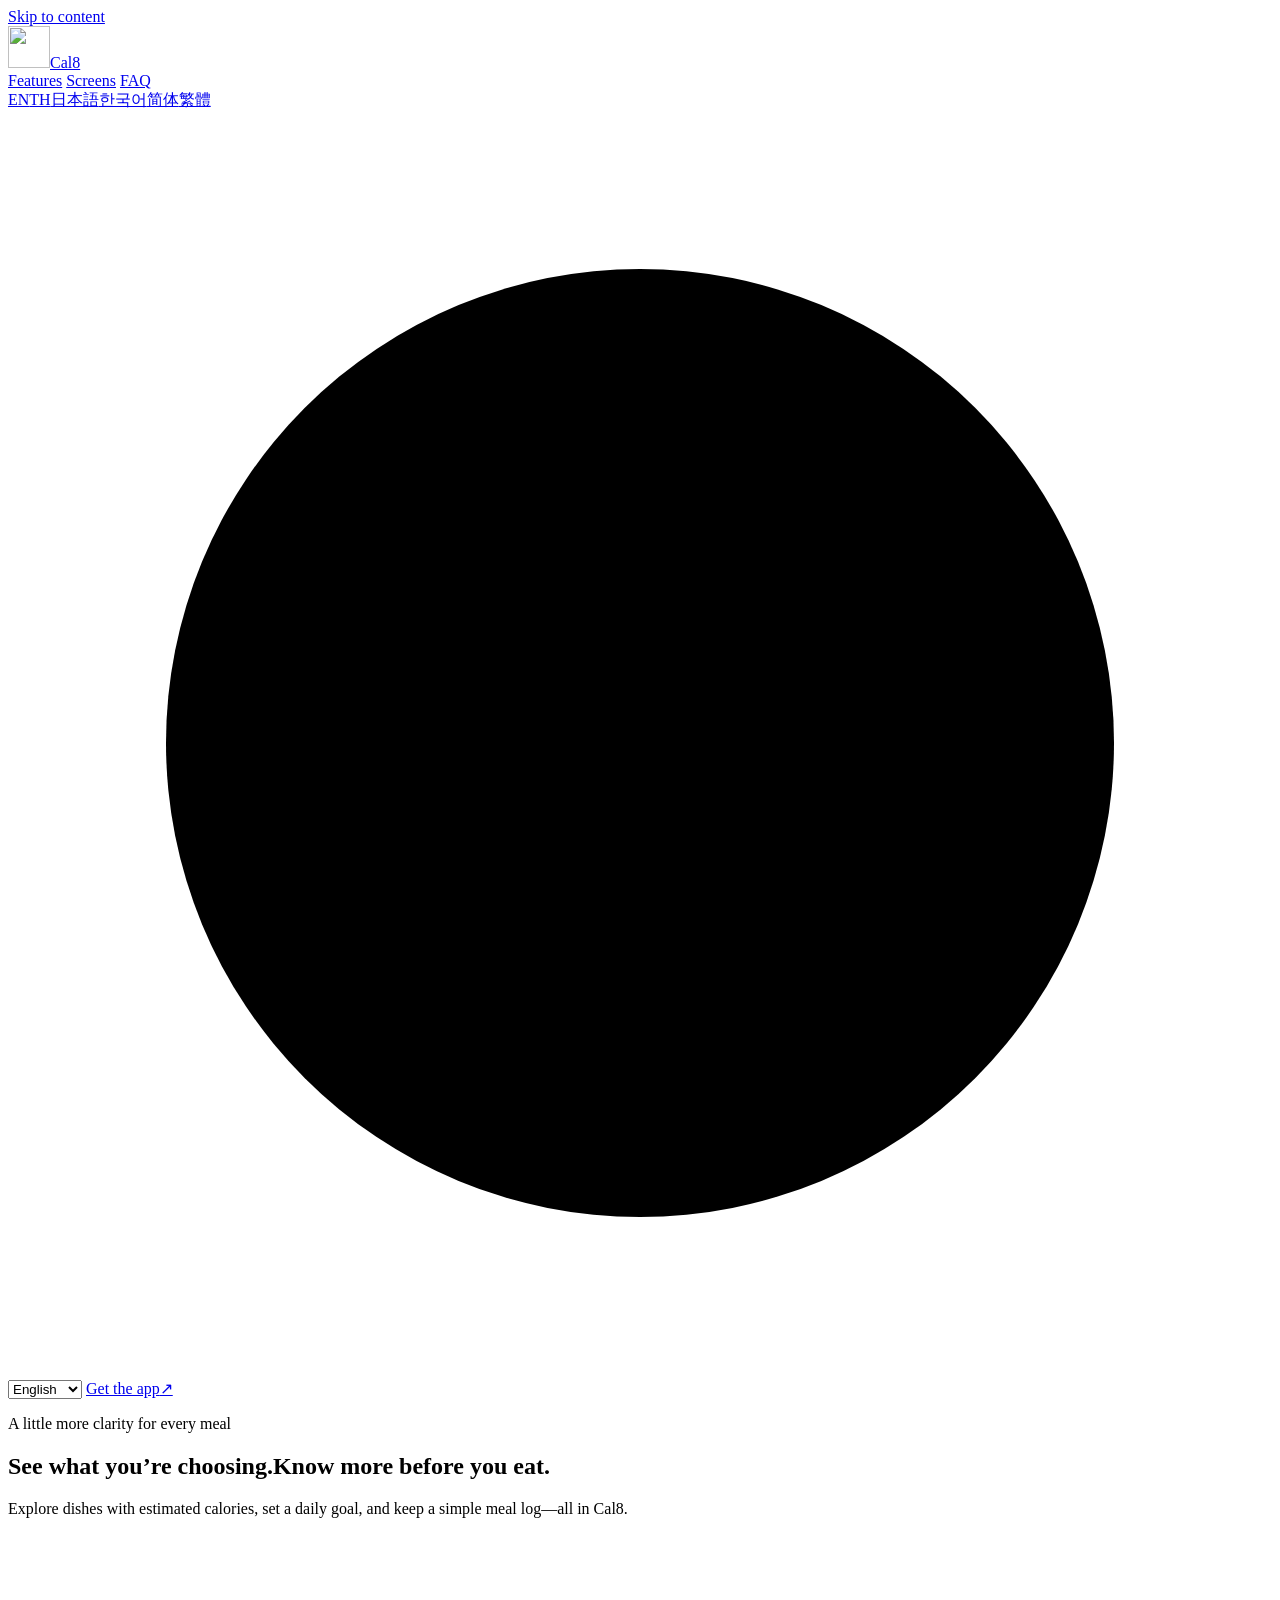
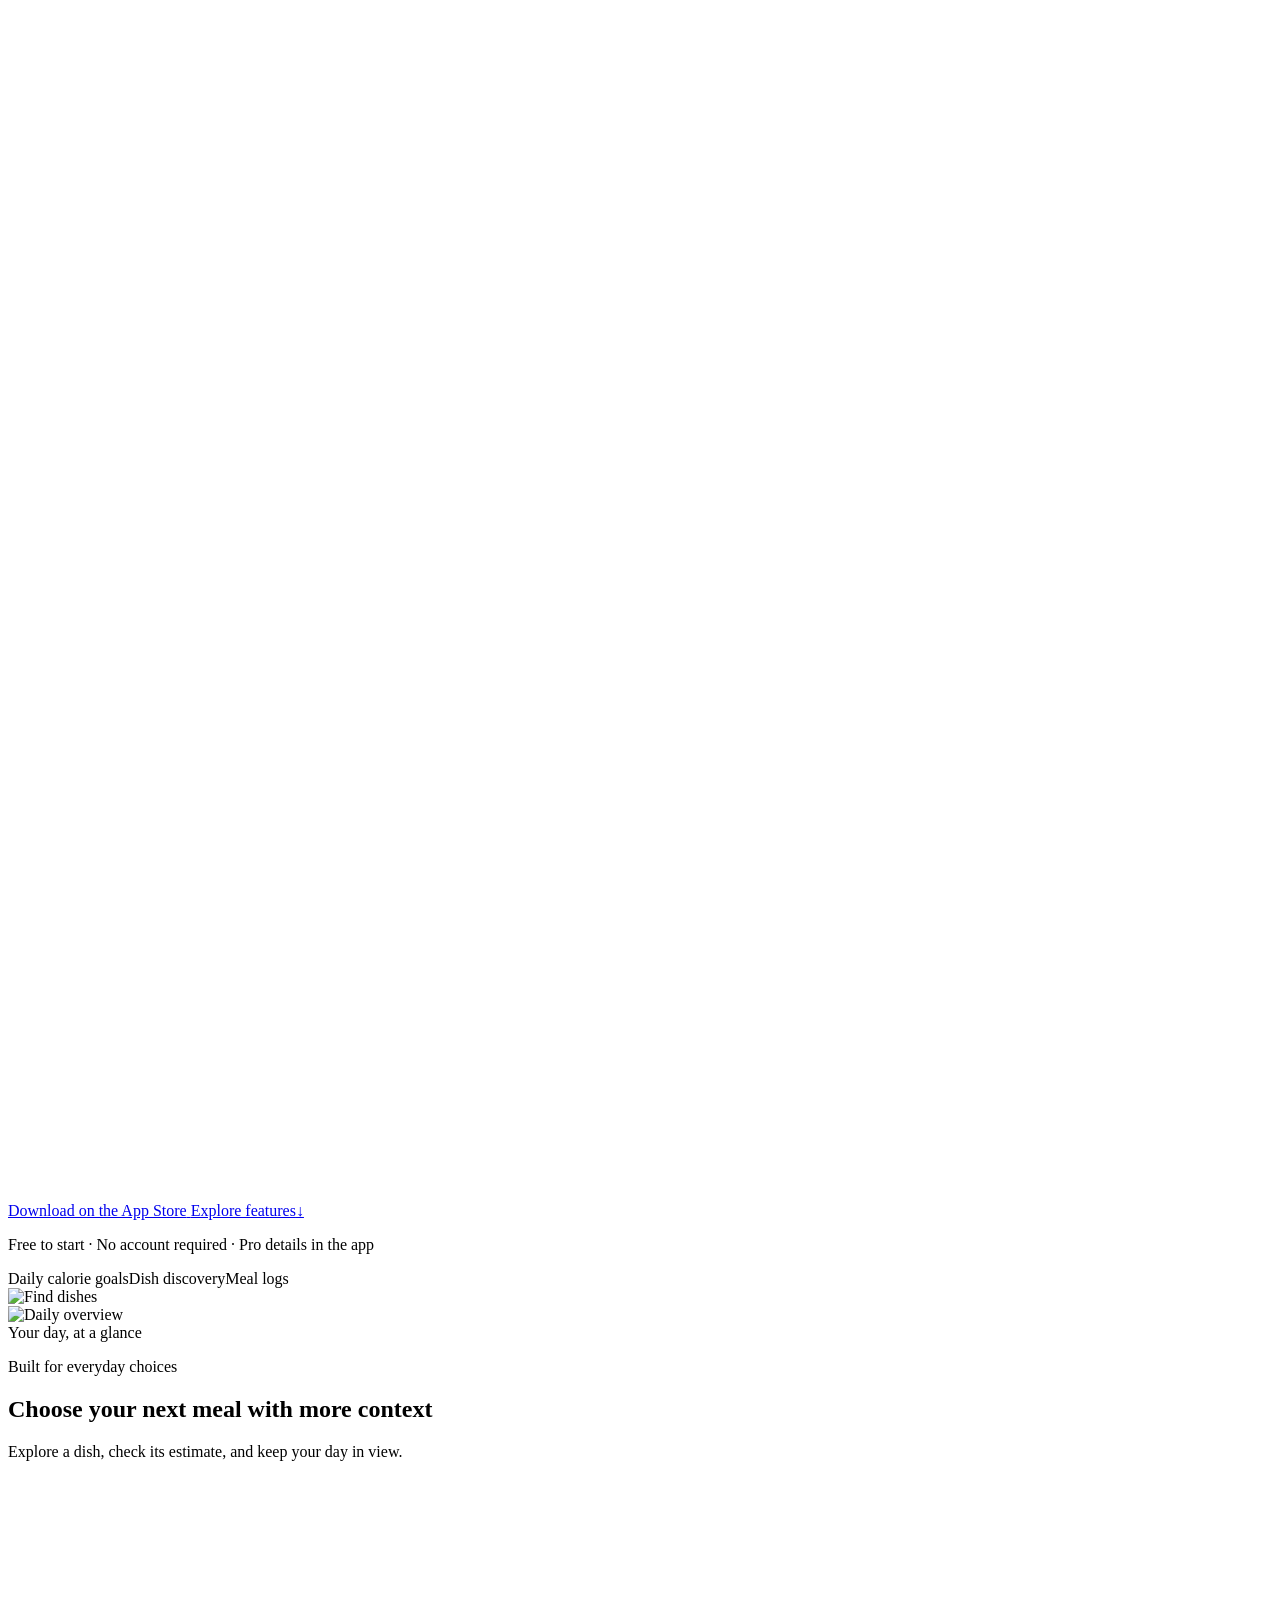
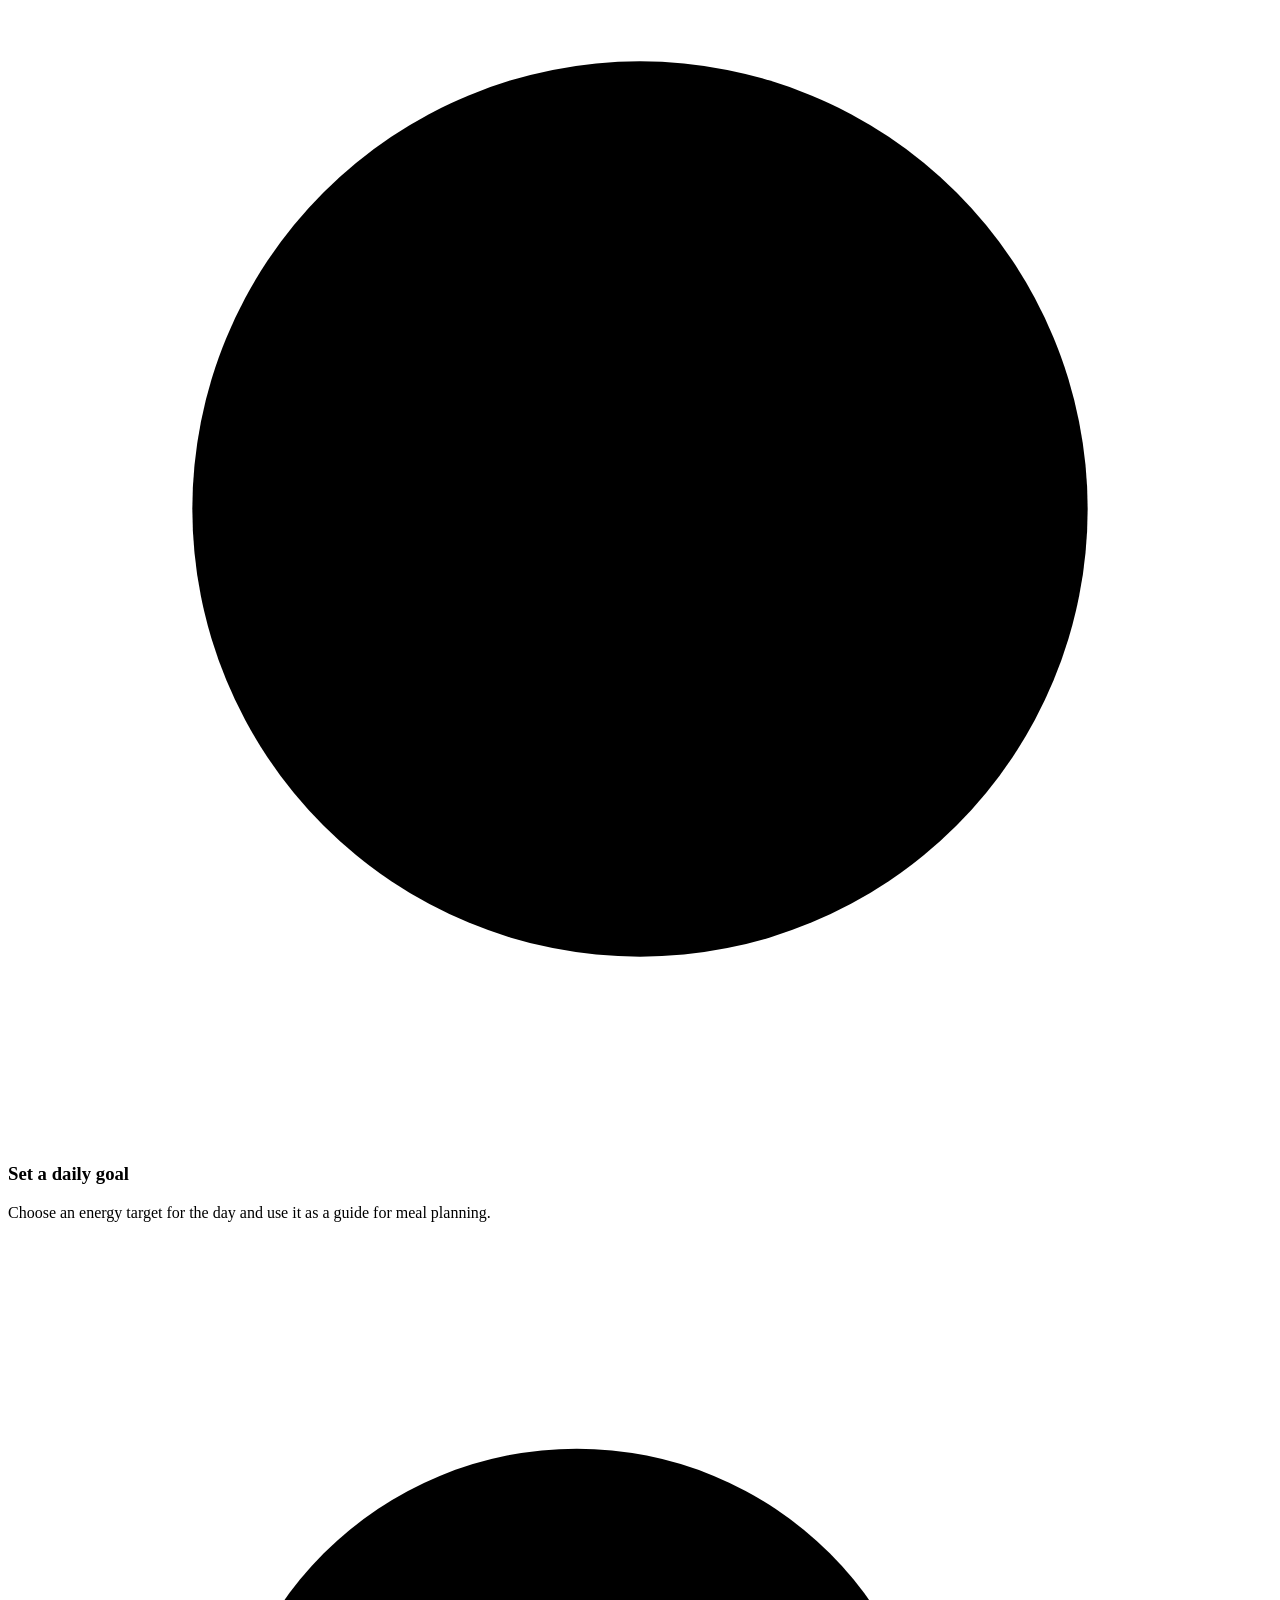
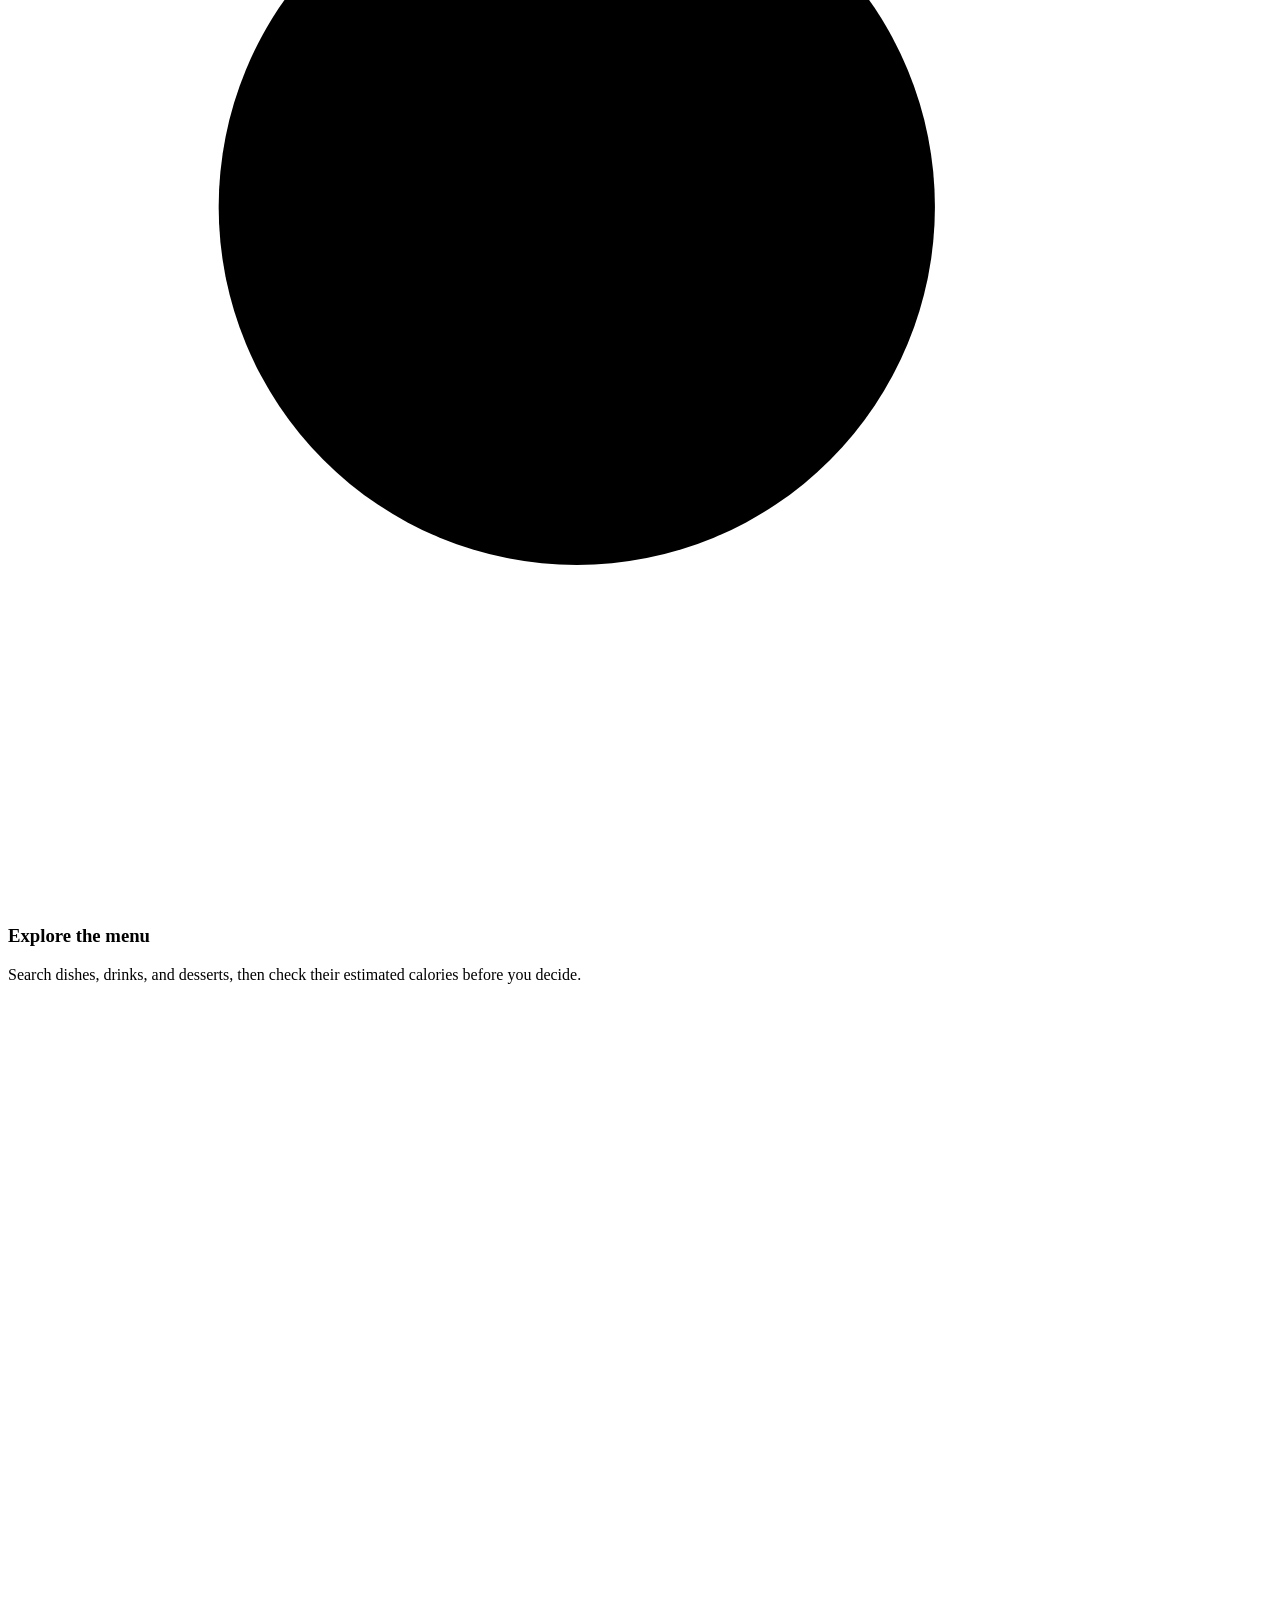
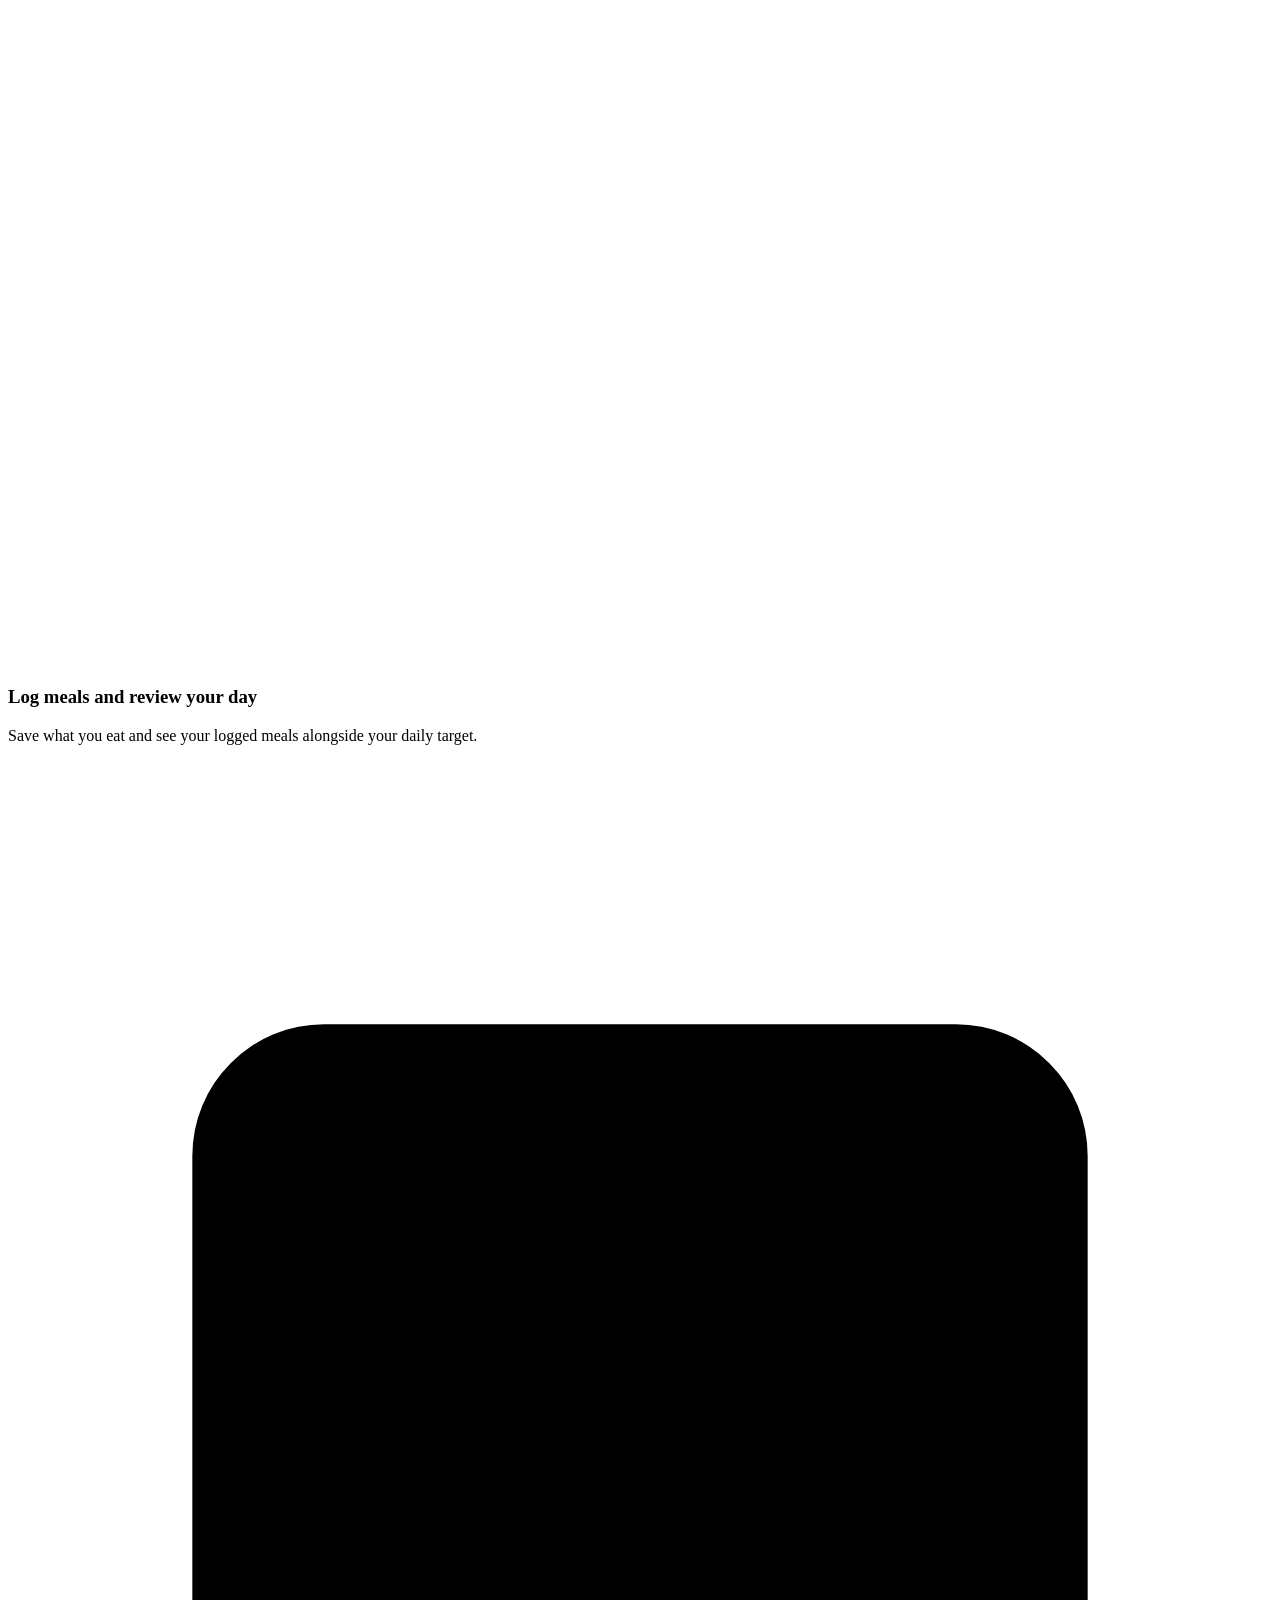
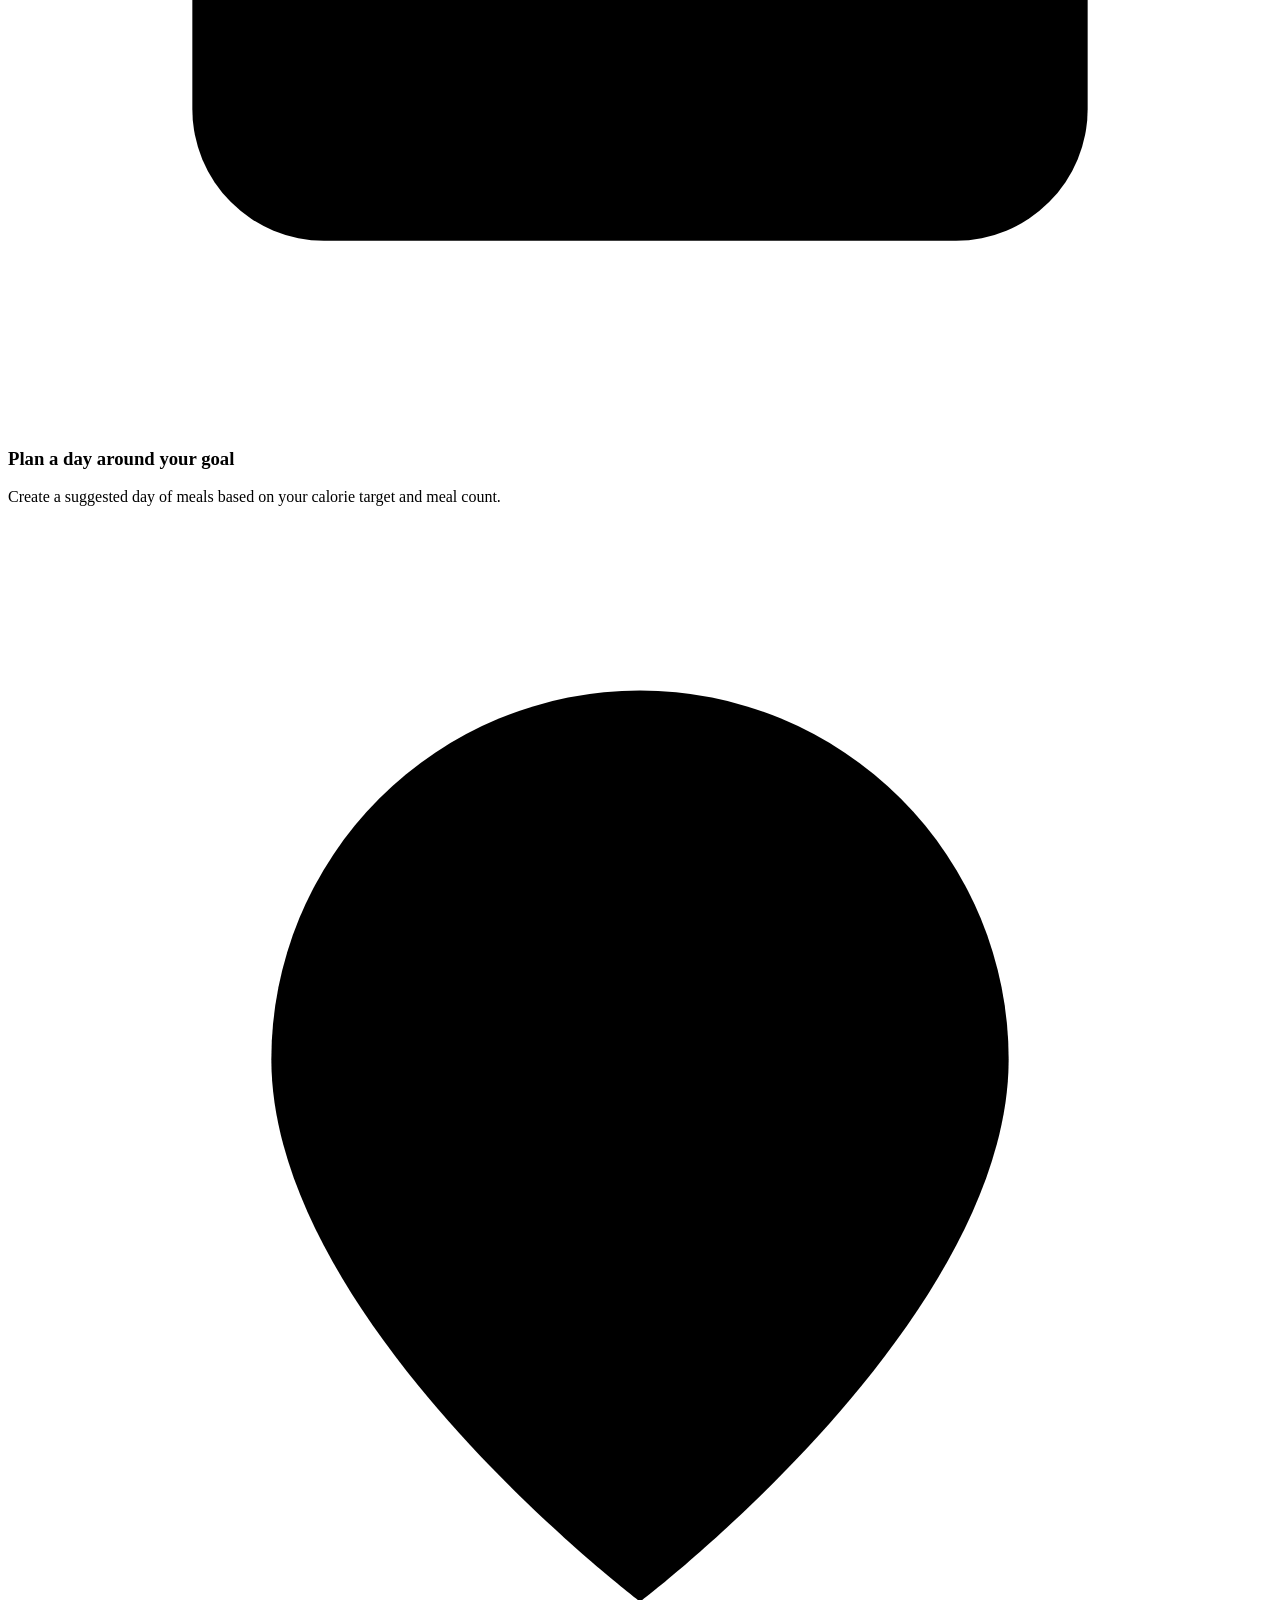
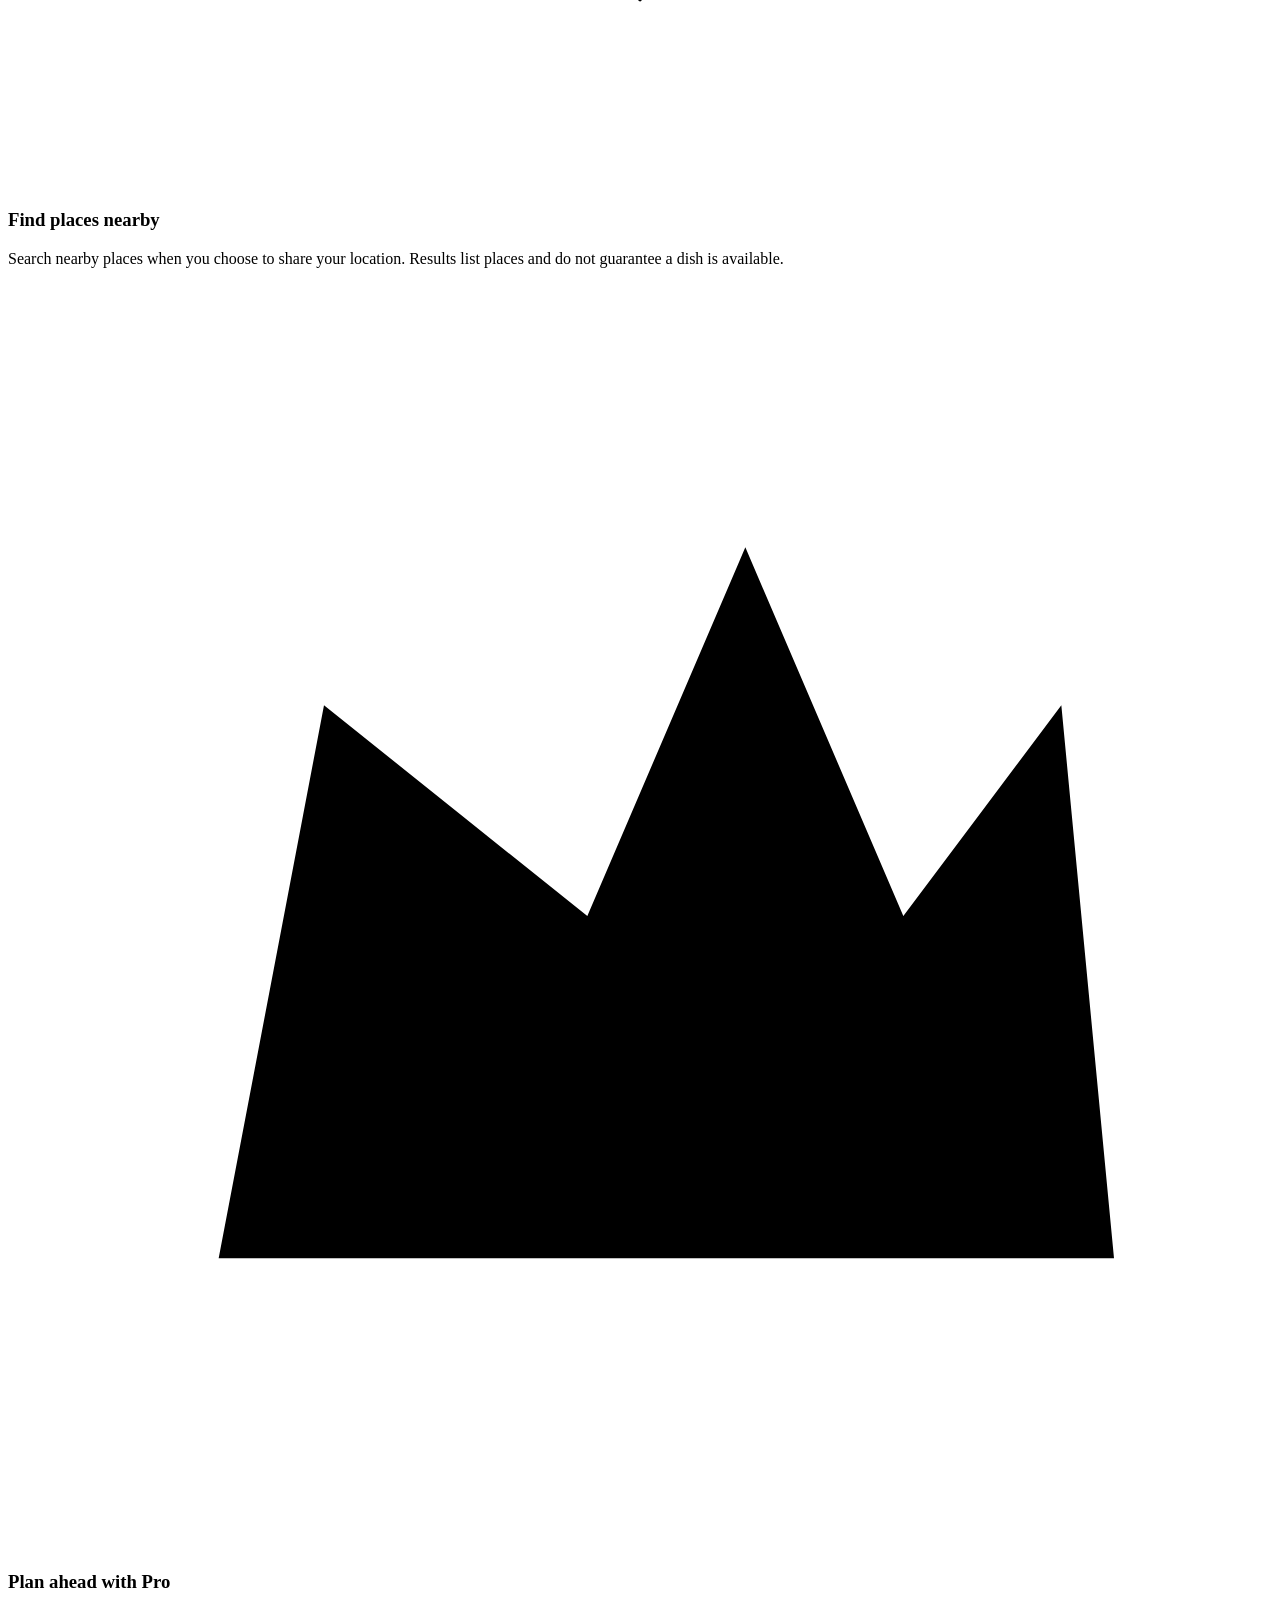
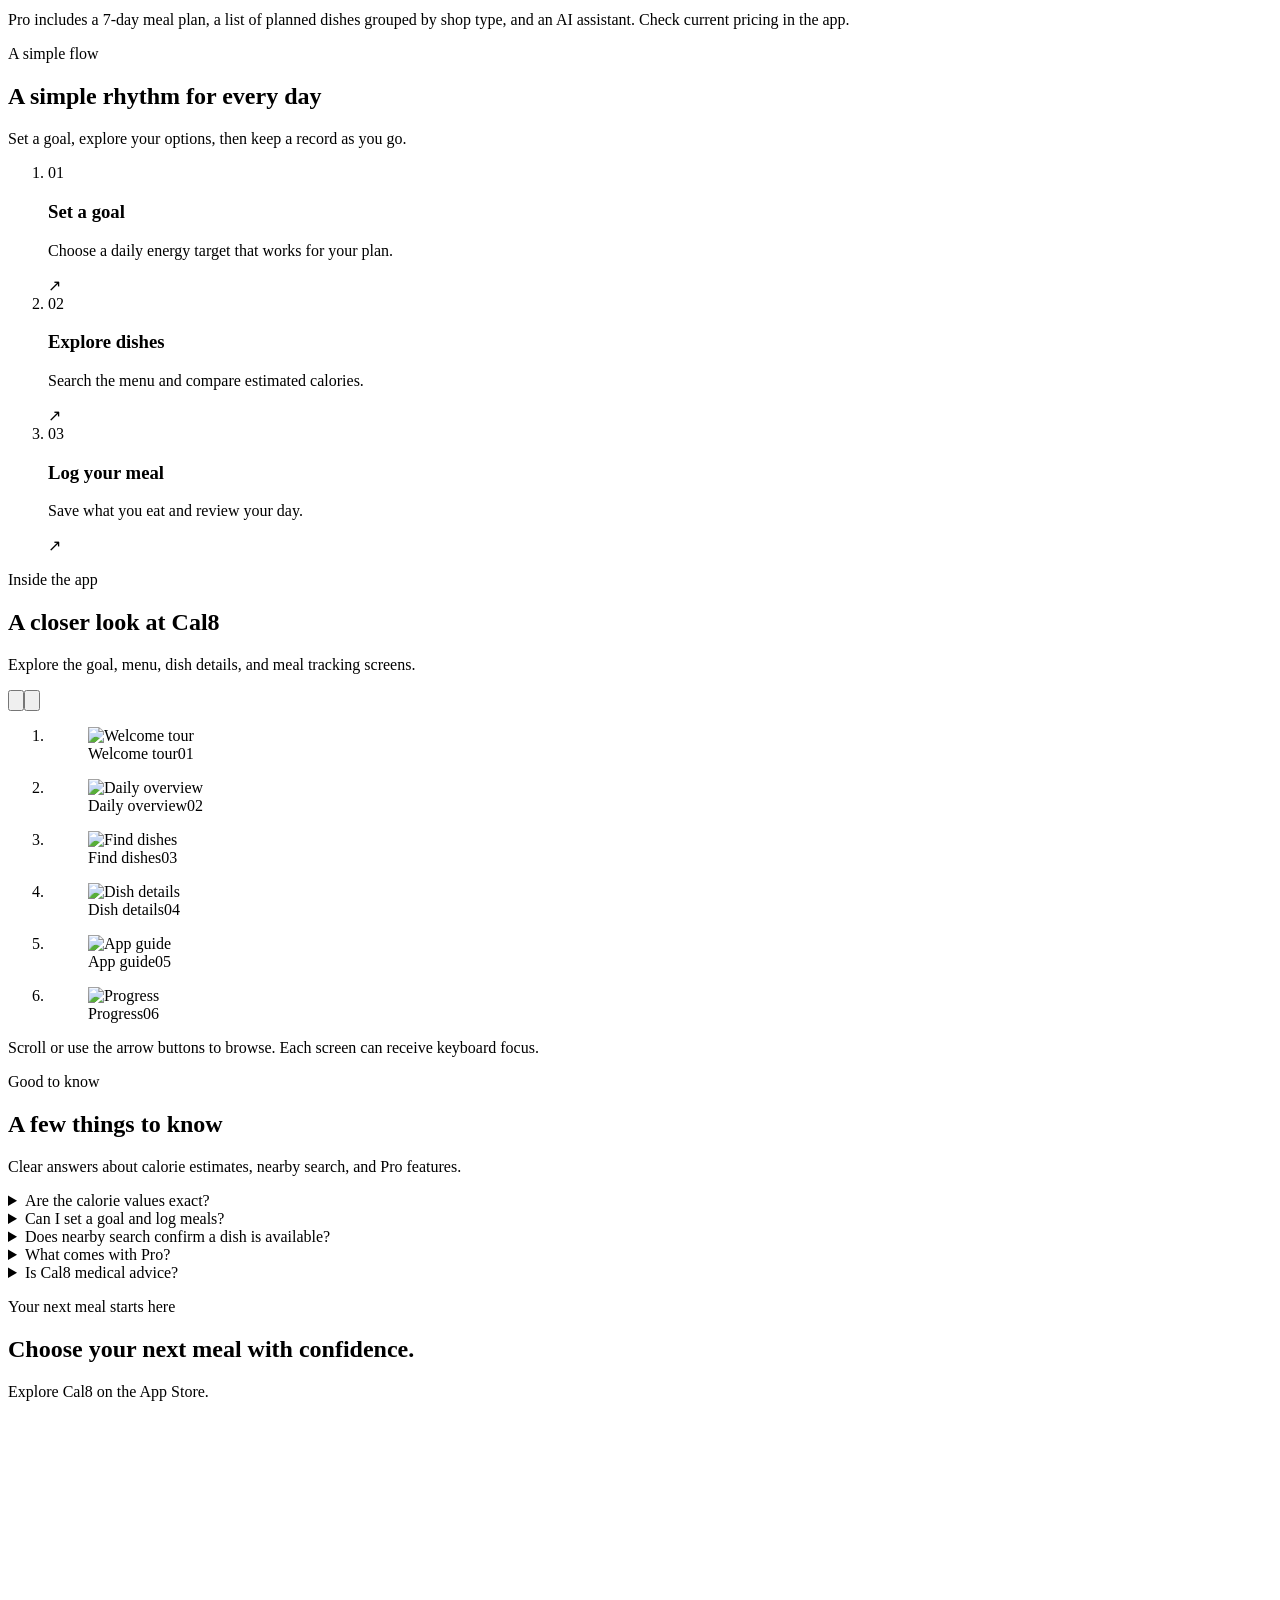
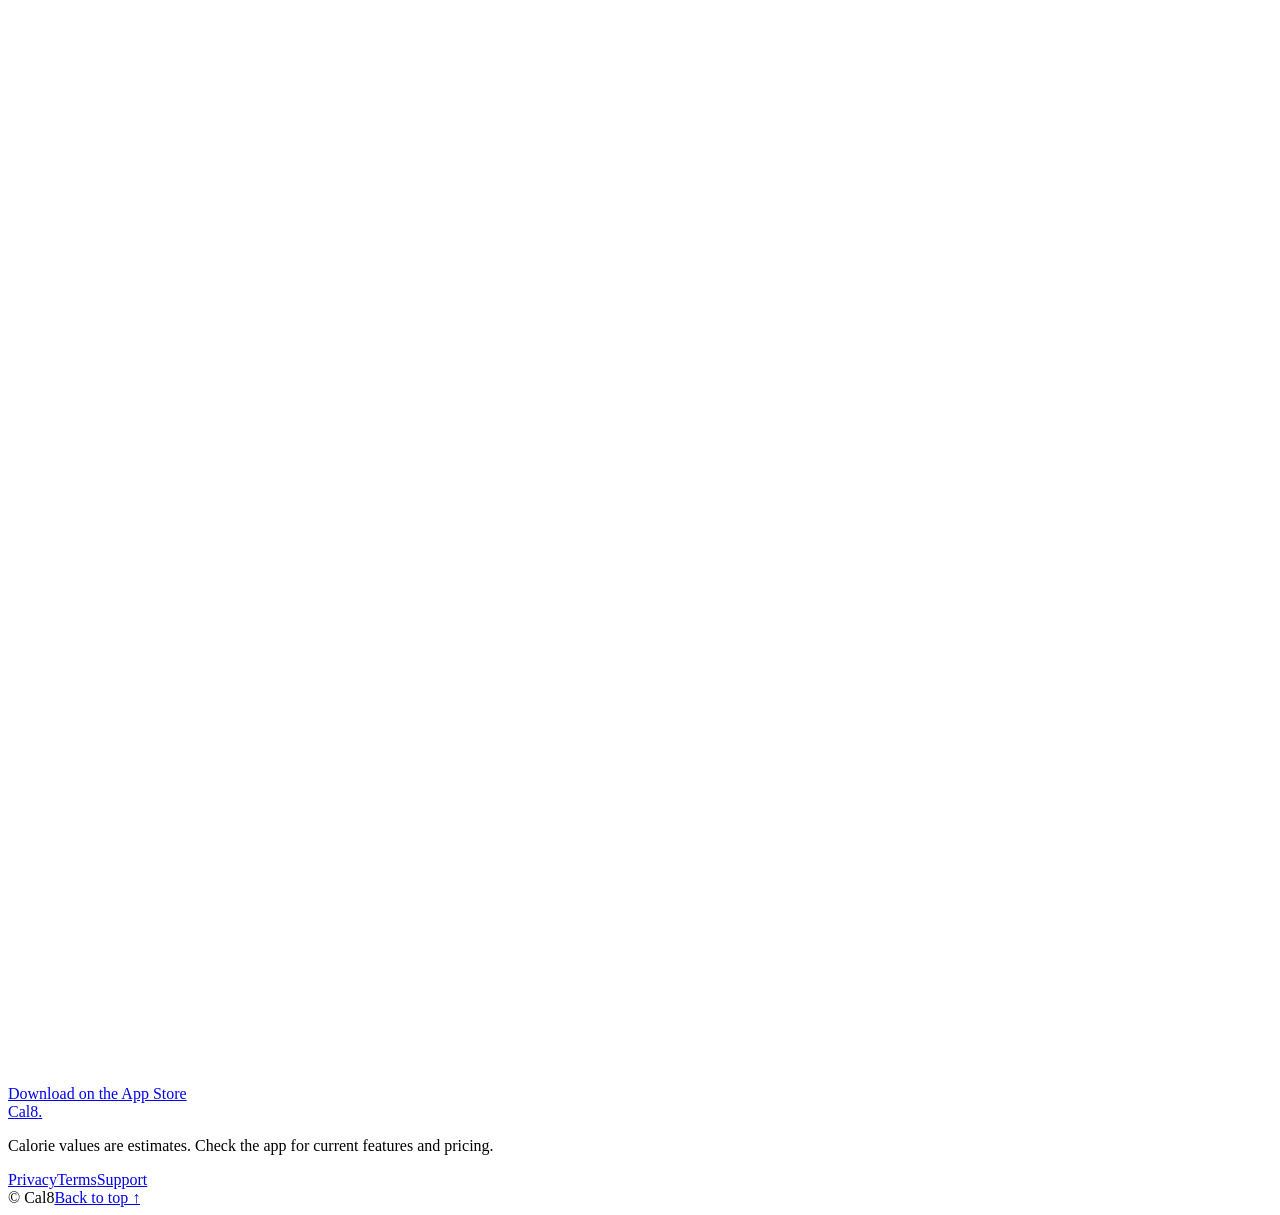
==== commit dafa54ea: "Cal8 site v2: English-first modern redesign" ====
--- a/index.html
+++ b/index.html
@@ -1,55 +1,149 @@
 <!doctype html>
-<html lang="th">
+<html lang="en">
 <head>
   <meta charset="utf-8">
   <meta name="viewport" content="width=device-width, initial-scale=1">
-  <meta name="theme-color" content="#f4f7f5">
-  <meta name="description" content="ตั้งเป้าพลังงาน ค้นหาเมนูหลายชาติ บันทึกมื้อ และหาร้านใกล้ตัวได้ เริ่มใช้ฟรี ไม่ต้องสมัครบัญชี">
+  <meta name="theme-color" content="#f8f7fc">
+  <meta name="description" content="Explore dishes with estimated calories, set a daily goal, and log meals with Cal8. Free to start, no account required.">
   <meta property="og:type" content="website">
-  <meta property="og:title" content="Cal8 — ก่อนสั่งลองเช็กแคล">
-  <meta property="og:description" content="ตั้งเป้าพลังงาน ค้นหาเมนูหลายชาติ บันทึกมื้อ และหาร้านใกล้ตัวได้ เริ่มใช้ฟรี ไม่ต้องสมัครบัญชี">
-  <meta property="og:image" content="https://notthedream.github.io/cal8/assets/og-th-1200x630.jpg">
+  <meta property="og:title" content="Cal8 — Know more before you choose">
+  <meta property="og:description" content="Explore dishes with estimated calories, set a daily goal, and log meals with Cal8. Free to start, no account required.">
+  <meta property="og:url" content="https://notthedream.github.io/cal8/">
+  <meta property="og:image" content="https://notthedream.github.io/cal8/assets/og-en-1200x630.jpg">
   <meta name="twitter:card" content="summary_large_image">
-  <meta name="twitter:title" content="Cal8 — ก่อนสั่งลองเช็กแคล">
-  <meta name="twitter:description" content="ตั้งเป้าพลังงาน ค้นหาเมนูหลายชาติ บันทึกมื้อ และหาร้านใกล้ตัวได้ เริ่มใช้ฟรี ไม่ต้องสมัครบัญชี">
-  <meta name="twitter:image" content="https://notthedream.github.io/cal8/assets/og-th-1200x630.jpg">
+  <meta name="twitter:title" content="Cal8 — Know more before you choose">
+  <meta name="twitter:description" content="Explore dishes with estimated calories, set a daily goal, and log meals with Cal8. Free to start, no account required.">
+  <meta name="twitter:image" content="https://notthedream.github.io/cal8/assets/og-en-1200x630.jpg">
   <meta name="apple-itunes-app" content="app-id=6823683906">
-  <title>Cal8 — ก่อนสั่งลองเช็กแคล</title>
-  <link rel="icon" href="/cal8/assets/app-icon.png">
+  <title>Cal8 — Know more before you choose</title>
   <link rel="canonical" href="https://notthedream.github.io/cal8/">
-  <meta property="og:locale" content="th_TH">
-  <meta property="og:url" content="https://notthedream.github.io/cal8/">
+  <meta property="og:locale" content="en_US">
+  <link rel="alternate" hreflang="en" href="https://notthedream.github.io/cal8/">
   <link rel="alternate" hreflang="th" href="https://notthedream.github.io/cal8/th/">
-  <link rel="alternate" hreflang="en" href="https://notthedream.github.io/cal8/en/">
   <link rel="alternate" hreflang="ja" href="https://notthedream.github.io/cal8/ja/">
+  <link rel="alternate" hreflang="ko" href="https://notthedream.github.io/cal8/ko/">
   <link rel="alternate" hreflang="zh-Hans" href="https://notthedream.github.io/cal8/zh-Hans/">
   <link rel="alternate" hreflang="zh-Hant" href="https://notthedream.github.io/cal8/zh-Hant/">
-  <link rel="alternate" hreflang="ko" href="https://notthedream.github.io/cal8/ko/">
   <link rel="alternate" hreflang="x-default" href="https://notthedream.github.io/cal8/">
-  <script type="application/ld+json" id="app-schema">{"@context":"https://schema.org","@type":"MobileApplication","name":"Cal8","description":"ตั้งเป้าพลังงาน ค้นหาเมนูหลายชาติ บันทึกมื้อ และหาร้านใกล้ตัวได้ เริ่มใช้ฟรี ไม่ต้องสมัครบัญชี","applicationCategory":"HealthApplication","applicationSubCategory":"Health & Fitness","operatingSystem":"iOS","image":"https://notthedream.github.io/cal8/assets/app-icon.png","url":"https://notthedream.github.io/cal8/","installUrl":"https://apps.apple.com/app/id6823683906","offers":{"@type":"Offer","price":0,"priceCurrency":"THB","url":"https://apps.apple.com/app/id6823683906"}}</script>
-  <style>
-:root{color-scheme:light;--bg:#f4f7f5;--card:#fff;--ink:#1b2923;--mute:#53635b;--line:#dce5df;--green:#176b45;--teal:#006a70;--violet:#5540b4;--coral:#ad3356;--amber:#805200;--wrap:1160px;--shadow:0 16px 42px rgba(23,48,36,.12)}*{box-sizing:border-box}html{scroll-behavior:smooth;scroll-padding-top:80px}body{margin:0;background:var(--bg);color:var(--ink);font:16px/1.65 -apple-system,BlinkMacSystemFont,"Segoe UI","Noto Sans Thai","Hiragino Sans","Yu Gothic",sans-serif;-webkit-font-smoothing:antialiased}a{color:inherit}img{display:block;max-width:100%}svg{width:22px;height:22px;fill:none;stroke:currentColor;stroke-width:1.8;stroke-linecap:round;stroke-linejoin:round}.wrap{width:min(var(--wrap),calc(100% - 48px));margin:auto}.sr{position:absolute;width:1px;height:1px;padding:0;margin:-1px;overflow:hidden;clip:rect(0,0,0,0);white-space:nowrap;border:0}.top{position:sticky;top:0;z-index:10;background:rgba(244,247,245,.9);backdrop-filter:blur(16px);border-bottom:1px solid var(--line)}.top-inner{min-height:72px;display:flex;align-items:center;justify-content:space-between;gap:16px}.brand{display:flex;align-items:center;gap:10px;font-size:20px;font-weight:850;letter-spacing:-.04em;text-decoration:none}.brand img{width:42px;height:42px;border-radius:13px;box-shadow:0 5px 12px rgba(24,33,48,.16)}.top-actions{display:flex;align-items:center;gap:12px}.lang,.top-store{min-height:42px;padding:0 13px;border:1px solid var(--line);border-radius:999px;background:#fff;color:var(--ink);font:inherit;font-size:13px;font-weight:700}.top-store{display:flex;align-items:center;gap:8px;text-decoration:none}.top-store svg{width:17px;color:var(--green)}.hero{overflow:hidden;background:linear-gradient(128deg,#e4f7ec,#edf8f8 48%,#fff0f3);border-bottom:1px solid #d8ebe0}.hero-inner{display:grid;grid-template-columns:minmax(0,1.05fr) minmax(350px,.95fr);align-items:center;gap:44px;min-height:625px;padding:58px 0 46px}.eyebrow{display:inline-flex;align-items:center;gap:9px;margin:0 0 15px;padding:7px 12px;border:1px solid #d4e7db;border-radius:999px;background:#ffffffc9;color:var(--green);font-size:12px;font-weight:800}.dot{width:8px;height:8px;border-radius:50%;background:linear-gradient(140deg,var(--teal),var(--violet))}h1,h2,h3,p{margin-top:0}h1{max-width:650px;margin-bottom:17px;font-size:clamp(42px,6vw,70px);font-weight:820;line-height:1.06;letter-spacing:-.055em}.grad{background:linear-gradient(100deg,var(--green),var(--teal),var(--violet),var(--coral));-webkit-background-clip:text;background-clip:text;color:transparent}.lead{max-width:570px;margin-bottom:24px;color:var(--mute);font-size:clamp(17px,1.8vw,20px);line-height:1.7}.actions,.trust{display:flex;flex-wrap:wrap;align-items:center;gap:10px}.button{min-height:50px;display:inline-flex;align-items:center;justify-content:center;gap:9px;padding:0 18px;border:1px solid var(--line);border-radius:999px;background:#fff;color:var(--ink);font:inherit;font-size:14px;font-weight:760;text-decoration:none;cursor:pointer;transition:transform .18s,box-shadow .18s}.button:hover{transform:translateY(-2px);box-shadow:0 10px 24px #1730241c}.primary{border-color:transparent;background:linear-gradient(110deg,var(--green),var(--teal) 50%,var(--violet));color:#fff;box-shadow:0 8px 20px #176b452e}.button svg{width:18px;height:18px}.under{margin:11px 0 0;color:var(--mute);font-size:12px;font-weight:600}.trust{margin-top:21px}.pill{padding:7px 11px;border:1px solid #dce5df;border-radius:999px;background:#ffffffc9;color:var(--mute);font-size:12px;font-weight:650}.hero-art{position:relative;min-height:540px;display:flex;align-items:center;justify-content:center}.orbit{position:absolute;width:390px;height:390px;border:1px solid #006a7028;border-radius:50%}.orbit:after{content:"";position:absolute;inset:40px;border:1px solid #ad335629;border-radius:50%}.phone{position:absolute;overflow:hidden;aspect-ratio:1320/2868;padding:6px;border:1px solid #17241e24;border-radius:33px;background:#18231d;box-shadow:0 26px 55px #12281c3d}.phone img,.gallery-phone img{width:100%;height:100%;border-radius:25px;object-fit:cover}.phone-front{z-index:2;width:226px;transform:translate(37px,2px) rotate(2deg)}.phone-back{z-index:1;width:194px;transform:translate(-120px,-5px) rotate(-7deg)}.float{position:absolute;z-index:3;display:flex;align-items:center;gap:9px;padding:8px 12px 8px 8px;border:1px solid var(--line);border-radius:14px;background:#fff;box-shadow:var(--shadow);font-size:11px;font-weight:750;white-space:nowrap}.float-top{top:58px;right:0}.float-bottom{bottom:49px;left:0}.tile{width:33px;height:33px;display:grid;place-items:center;border-radius:10px;background:linear-gradient(145deg,var(--teal),var(--violet));color:#fff;box-shadow:0 5px 12px #18213029}.tile svg{width:18px;height:18px}.tile-coral{background:linear-gradient(145deg,var(--coral),#cf5067)}.app-badge{position:absolute;right:2px;bottom:0;width:54px;height:54px;border:3px solid #fff;border-radius:16px;box-shadow:var(--shadow)}.section{padding:82px 0}.section-head{max-width:720px;margin-bottom:31px}.section-head h2{margin-bottom:10px;font-size:clamp(30px,4vw,45px);line-height:1.15;letter-spacing:-.045em}.section-head p{margin:0;color:var(--mute);font-size:15px}.features{display:grid;grid-template-columns:repeat(3,minmax(0,1fr));gap:15px}.feature{min-height:225px;padding:24px;border:1px solid var(--line);border-radius:23px;background:#fff;box-shadow:0 4px 18px #1730240b;transition:transform .18s,box-shadow .18s}.feature:hover{transform:translateY(-3px);box-shadow:var(--shadow)}.icon{width:47px;height:47px;display:grid;place-items:center;margin-bottom:16px;border-radius:14px;background:linear-gradient(145deg,var(--green),var(--teal));color:#fff;box-shadow:0 5px 12px #18213029}.feature:nth-child(2) .icon{background:linear-gradient(145deg,var(--violet),#7652c3)}.feature:nth-child(3) .icon{background:linear-gradient(145deg,var(--coral),#cf5067)}.icon svg{width:23px;height:23px}.feature h3{margin-bottom:7px;font-size:18px}.feature p{margin:0;color:var(--mute);font-size:13px;line-height:1.75}.gallery-section{padding:65px 0;background:linear-gradient(180deg,#e8f2ec,#f4f7f5)}.gallery-head{max-width:700px;margin-bottom:28px}.gallery-head h2{margin-bottom:8px;font-size:clamp(28px,3.6vw,39px);letter-spacing:-.04em}.gallery-head p{margin:0;color:var(--mute);font-size:14px}.gallery{display:grid;grid-template-columns:repeat(6,minmax(0,1fr));align-items:start;gap:15px}.gallery figure{min-width:0;margin:0}.gallery figure:nth-child(even){margin-top:25px}.gallery-phone{overflow:hidden;aspect-ratio:1320/2868;padding:5px;border-radius:22px;background:#18231d;box-shadow:0 14px 30px #12281c2b}.gallery-phone img{border-radius:17px}.gallery figcaption{padding:8px 2px 0;color:var(--green);font-size:10px;font-weight:850;letter-spacing:.1em}.steps{display:grid;grid-template-columns:repeat(3,minmax(0,1fr));gap:13px}.step{min-height:140px;padding:20px;border:1px solid var(--line);border-radius:19px;background:linear-gradient(135deg,#fff,#f7faf7)}.step b{display:block;margin-bottom:8px;color:var(--violet);font-size:12px}.step p{margin:0;color:var(--mute);font-size:14px}.probox{display:grid;grid-template-columns:minmax(0,1fr) 145px;align-items:center;gap:25px;padding:31px;border-radius:29px;background:linear-gradient(115deg,var(--green),var(--teal) 52%,var(--violet));color:#fff;box-shadow:0 18px 45px #176b452b}.probox h2{margin-bottom:8px;font-size:clamp(24px,3vw,34px);line-height:1.2}.probox p{max-width:680px;margin:0;color:#ffffffd9;font-size:14px}.probox .button{margin-top:17px;color:var(--ink)}.pro-art{justify-self:center;width:122px;height:122px;display:grid;place-items:center;border:1px solid #ffffff55;border-radius:35px;background:#ffffff1f;transform:rotate(5deg)}.pro-art svg{width:58px;height:58px;stroke-width:1.4}.notice{display:flex;gap:13px;max-width:900px;margin:auto;padding:17px 19px;border:1px solid #eadbb3;border-radius:17px;background:#fff8e7;color:var(--mute);font-size:13px}.notice-icon{width:29px;height:29px;flex:none;display:grid;place-items:center;border-radius:9px;background:#f4e8c7;color:var(--amber)}.notice-icon svg{width:17px}.notice strong{color:var(--ink)}.final{padding:63px 0 72px;text-align:center;background:radial-gradient(ellipse at 50% 100%,#e3f3e9,transparent 68%)}.final h2{max-width:800px;margin:0 auto 10px;font-size:clamp(32px,5vw,53px);line-height:1.1;letter-spacing:-.05em}.final p{max-width:600px;margin:0 auto 21px;color:var(--mute)}footer{padding:28px 0 19px;border-top:1px solid var(--line);background:#ffffff70}.footrow,.footbottom{display:flex;align-items:center;justify-content:space-between;gap:20px}.footbrand{font-weight:850;font-size:18px}.footnote{margin:5px 0 0;color:var(--mute);font-size:11px}.legal{display:flex;flex-wrap:wrap;gap:20px}.legal a,.backtop{color:var(--mute);font-size:12px;font-weight:700;text-decoration:none}.legal a:hover,.backtop:hover{color:var(--green)}.footbottom{min-height:47px;margin-top:18px;padding-top:13px;border-top:1px solid var(--line);color:var(--mute);font-size:10px}.backtop{display:flex;align-items:center;gap:5px}.backtop svg{width:14px;height:14px}:focus-visible{outline:3px solid #006a70a6;outline-offset:3px}@media(max-width:900px){.hero-inner{grid-template-columns:1fr minmax(310px,.82fr);gap:22px;min-height:570px}.hero-art{min-height:470px}.phone-front{width:205px}.phone-back{width:177px;transform:translate(-107px,-3px) rotate(-7deg)}.orbit{width:340px;height:340px}.gallery{grid-template-columns:repeat(3,minmax(0,1fr));row-gap:16px}}@media(max-width:700px){.wrap{width:calc(100% - 36px)}.top-inner{min-height:65px}.brand{font-size:18px}.brand img{width:37px;height:37px}.top-store{width:42px;min-width:42px;justify-content:center;padding:0}.top-store span{position:absolute;width:1px;height:1px;overflow:hidden;clip:rect(0,0,0,0)}.hero-inner{grid-template-columns:1fr;gap:5px;min-height:0;padding:40px 0 8px}h1{font-size:clamp(40px,11vw,60px)}.lead{font-size:16px}.hero-art{min-height:420px;margin-top:3px}.phone-front{width:180px;transform:translate(24px,2px) rotate(2deg)}.phone-back{width:157px;transform:translate(-97px,-2px) rotate(-7deg)}.orbit{width:305px;height:305px}.float-top{top:36px}.float-bottom{bottom:28px}.app-badge{width:48px;height:48px}.section{padding:64px 0}.features,.steps{grid-template-columns:1fr}.feature{min-height:0;padding:21px}.gallery-section{padding:54px 0}.gallery{display:flex;overflow-x:auto;gap:13px;padding:2px 1px 13px;scroll-snap-type:x mandatory}.gallery figure{flex:0 0 min(39vw,170px);scroll-snap-align:start}.gallery figure:nth-child(even){margin-top:18px}.probox{grid-template-columns:1fr;padding:24px}.pro-art{display:none}.notice{padding:14px}.footrow,.footbottom{align-items:flex-start;flex-direction:column}.legal{gap:16px}.final{padding:52px 0 61px}}@media(prefers-reduced-motion:reduce){html{scroll-behavior:auto}*,*::before,*::after{scroll-behavior:auto!important;transition:none!important}}
-</style>
+  <link rel="icon" href="/cal8/assets/app-icon.png">
+  <link rel="preload" as="image" href="/cal8/assets/shots/en/2-home.png">
+  <link rel="stylesheet" href="/cal8/assets/site.css">
+  <script type="application/ld+json">{"@context":"https://schema.org","@type":"SoftwareApplication","name":"Cal8","description":"Explore dishes with estimated calories, set a daily goal, and log meals with Cal8. Free to start, no account required.","applicationCategory":"HealthApplication","operatingSystem":"iOS","image":"https://notthedream.github.io/cal8/assets/app-icon.png","url":"https://notthedream.github.io/cal8/","downloadUrl":"https://apps.apple.com/app/id6823683906"}</script>
+  <script src="/cal8/assets/site.js" defer></script>
 </head>
 <body>
-<header class="top"><div class="wrap top-inner"><a class="brand" href="#top" aria-label="Cal8"><img src="/cal8/assets/app-icon.png" alt=""><span>Cal8</span></a><div class="top-actions"><a class="top-store" href="https://apps.apple.com/app/id6823683906" target="_blank" rel="noopener"><svg viewBox="0 0 24 24" aria-hidden="true"><path d="M12 3v11m-4-4 4 4 4-4M5 16v4h14v-4"></path></svg><span data-t="download">ดาวน์โหลดบน App Store</span></a><label for="lang"><span id="lang-label" class="sr" data-t="chooseLang">เลือกภาษา</span><select class="lang" id="lang" aria-labelledby="lang-label"><option value="th">ไทย</option><option value="en">English</option><option value="ja">日本語</option><option value="zh-Hans">简体中文</option><option value="zh-Hant">繁體中文</option><option value="ko">한국어</option></select></label></div></div></header>
-<main id="top"><section class="hero"><div class="wrap hero-inner"><div><p class="eyebrow"><i class="dot" aria-hidden="true"></i><span data-t="eyebrow">ตัวช่วยเลือกมื้ออาหาร</span></p><h1><span data-t="headline1">กินอะไรดี?</span><br><span class="grad" data-t="headline2">ลองเช็กแคลก่อนเลือก</span></h1><p class="lead" data-t="lead">ตั้งเป้าพลังงาน ค้นหาเมนูหลายชาติ บันทึกมื้ออาหาร และหาร้านใกล้ตัวได้ในแอปเดียว</p><div class="actions"><a class="button primary" href="https://apps.apple.com/app/id6823683906" target="_blank" rel="noopener"><svg viewBox="0 0 24 24" aria-hidden="true"><path d="M12 3v11m-4-4 4 4 4-4M5 16v4h14v-4"></path></svg><span data-t="download">ดาวน์โหลดบน App Store</span></a><button class="button" id="share" type="button"><svg viewBox="0 0 24 24" aria-hidden="true"><path d="M12 16V4m-4 4 4-4 4 4M5 13v6h14v-6"></path></svg><span data-t="share">แชร์แอป</span></button></div><p class="under" data-t="under">เริ่มใช้ฟรี · ไม่ต้องสมัครบัญชี · ดูราคา Pro ในแอป</p><div class="trust"><span class="pill" data-t="pill1">เป้าหมายแคลอรี</span><span class="pill" data-t="pill2">เมนูหลายชาติ</span><span class="pill" data-t="pill3">บันทึกมื้ออาหาร</span></div></div><div class="hero-art" ><span class="orbit" aria-hidden="true"></span><div class="phone phone-back"><img data-shot="3-search" src="/cal8/assets/shots/th/3-search.png" alt="หน้าจอของ Cal8"></div><div class="phone phone-front"><img data-shot="2-home" src="/cal8/assets/shots/th/2-home.png" alt="หน้าจอของ Cal8"></div><div class="float float-top"><span class="tile"><svg viewBox="0 0 24 24" aria-hidden="true"><circle cx="12" cy="12" r="8.5"></circle><path d="M12 7v5l3.5 2"></path></svg></span><span data-t="pill1">เป้าหมายแคลอรี</span></div><div class="float float-bottom"><span class="tile tile-coral"><svg viewBox="0 0 24 24" aria-hidden="true"><circle cx="10.8" cy="10.8" r="6.8"></circle><path d="m16 16 4.5 4.5M8 10.8h5.6"></path></svg></span><span data-t="pill2">เมนูหลายชาติ</span></div><img class="app-badge" src="/cal8/assets/app-icon.png" alt=""></div></div></section>
-<section class="section" id="features"><div class="wrap"><div class="section-head"><h2 data-t="featuresTitle">เลือกง่ายขึ้นในทุกมื้อ</h2><p data-t="featuresIntro">เริ่มจากสิ่งที่อยากกิน แล้วใช้เครื่องมือในแอปช่วยวางแผนและติดตาม</p></div><div class="features"><article class="feature"><div class="icon" aria-hidden="true"><svg viewBox="0 0 24 24"><circle cx="12" cy="12" r="8.5"></circle><path d="M12 7v5l3.5 2"></path></svg></div><h3 data-t="f1title">ตั้งเป้าพลังงาน</h3><p data-t="f1body">กำหนดเป้าหมายประจำวันและจัดจำนวนมื้อให้เข้ากับกิจวัตร</p></article><article class="feature"><div class="icon" aria-hidden="true"><svg viewBox="0 0 24 24"><circle cx="10.8" cy="10.8" r="6.8"></circle><path d="m16 16 4.5 4.5M8 10.8h5.6"></path></svg></div><h3 data-t="f2title">ค้นหาและบันทึกเมนู</h3><p data-t="f2body">เลือกดูอาหาร เครื่องดื่ม และของหวาน พร้อมค่าแคลอรีโดยประมาณ แล้วบันทึกมื้อที่กิน</p></article><article class="feature"><div class="icon" aria-hidden="true"><svg viewBox="0 0 24 24"><path d="M19 10c0 5.2-7 11-7 11S5 15.2 5 10a7 7 0 1 1 14 0Z"></path><circle cx="12" cy="10" r="2.2"></circle></svg></div><h3 data-t="f3title">หาร้านใกล้ตัว</h3><p data-t="f3body">อนุญาตตำแหน่งเพื่อค้นหาร้านใกล้คุณ และขยายระยะค้นหาได้ถึง 10 กม.</p></article></div></div></section>
-<section class="gallery-section"><div class="wrap"><div class="gallery-head"><h2 data-t="screensTitle">หน้าจอของ Cal8</h2><p data-t="screensIntro">ดูตัวอย่างการตั้งเป้า ค้นหาเมนู และบันทึกมื้ออาหาร</p></div><div class="gallery"><figure><div class="gallery-phone"><img data-shot="1-intro" src="/cal8/assets/shots/th/1-intro.png" alt="หน้าจอของ Cal8"></div><figcaption>01</figcaption></figure><figure><div class="gallery-phone"><img data-shot="2-home" src="/cal8/assets/shots/th/2-home.png" alt="หน้าจอของ Cal8"></div><figcaption>02</figcaption></figure><figure><div class="gallery-phone"><img data-shot="3-search" src="/cal8/assets/shots/th/3-search.png" alt="หน้าจอของ Cal8"></div><figcaption>03</figcaption></figure><figure><div class="gallery-phone"><img data-shot="4-detail" src="/cal8/assets/shots/th/4-detail.png" alt="หน้าจอของ Cal8"></div><figcaption>04</figcaption></figure><figure><div class="gallery-phone"><img data-shot="5-tour" src="/cal8/assets/shots/th/5-tour.png" alt="หน้าจอของ Cal8"></div><figcaption>05</figcaption></figure><figure><div class="gallery-phone"><img data-shot="6-stats" src="/cal8/assets/shots/th/6-stats.png" alt="หน้าจอของ Cal8"></div><figcaption>06</figcaption></figure></div></div></section>
-<section class="section"><div class="wrap"><div class="section-head"><h2 data-t="howTitle">เริ่มใช้ได้ในไม่กี่ขั้น</h2><p data-t="howIntro">ไม่ต้องสร้างบัญชีเพื่อเริ่มวางแผนมื้ออาหาร</p></div><div class="steps"><article class="step"><b data-t="step1label">01 · ตั้งเป้า</b><p data-t="step1">กำหนดพลังงานที่ต้องการต่อวัน</p></article><article class="step"><b data-t="step2label">02 · เลือกเมนู</b><p data-t="step2">ค้นหาเมนูที่อยากกินและดูค่าประมาณ</p></article><article class="step"><b data-t="step3label">03 · บันทึก</b><p data-t="step3">เพิ่มมื้ออาหารแล้วติดตามยอดของวัน</p></article></div></div></section>
-<section class="section"><div class="wrap"><div class="probox"><div><h2 data-t="proTitle">อยากวางแผนเพิ่ม?</h2><p data-t="proBody">Pro เพิ่มแผนอาหาร 7 วัน รายการซื้อของ และผู้ช่วย AI สำหรับสมาชิก ราคาและรายละเอียดล่าสุดแสดงในแอป</p><a class="button" href="https://apps.apple.com/app/id6823683906" target="_blank" rel="noopener"><span data-t="proButton">ดูรายละเอียดในแอป</span><svg viewBox="0 0 24 24" aria-hidden="true"><path d="M7 17 17 7M8 7h9v9"></path></svg></a></div><div class="pro-art" aria-hidden="true"><svg viewBox="0 0 64 64"><path d="M12 49h40M17 42V30m10 12V20m10 22V27m10 15V14M15 25l11-9 10 5 14-12"></path><circle cx="50" cy="9" r="3"></circle></svg></div></div></div></section>
-<section class="section"><div class="wrap"><div class="notice"><span class="notice-icon" aria-hidden="true"><svg viewBox="0 0 24 24"><path d="M12 8v5m0 3h.01"></path><path d="M10.3 4.7 2.8 18a2 2 0 0 0 1.7 3h15a2 2 0 0 0 1.7-3l-7.5-13.3a2 2 0 0 0-3.4 0Z"></path></svg></span><span><strong data-t="noteLabel">หมายเหตุ:</strong> <span data-t="note">ค่าแคลอรีเป็นเพียงค่าประมาณเพื่อช่วยวางแผน ไม่ใช่คำแนะนำทางการแพทย์ ผลค้นหาร้านใกล้ตัวอาจไม่ยืนยันว่าร้านมีเมนูนั้นจำหน่าย</span></span></div></div></section>
-<section class="final"><div class="wrap"><h2 data-t="finalTitle">ลองเช็กแคลก่อนเลือก</h2><p data-t="finalBody">ดาวน์โหลด Cal8 ได้แล้วบน App Store</p><a class="button primary" href="https://apps.apple.com/app/id6823683906" target="_blank" rel="noopener"><svg viewBox="0 0 24 24" aria-hidden="true"><path d="M12 3v11m-4-4 4 4 4-4M5 16v4h14v-4"></path></svg><span data-t="download">ดาวน์โหลดบน App Store</span></a></div></section></main>
-<footer><div class="wrap"><div class="footrow"><div><div class="footbrand">Cal8</div><p class="footnote" data-t="footer">ข้อมูลแคลอรีเป็นค่าประมาณ โปรดตรวจสอบราคาและคุณสมบัติล่าสุดใน App Store</p></div><nav class="legal" aria-label="Legal and support"><a data-legal="privacy" href="https://kinraidee.pages.dev/privacy.th.html" data-t="privacy">ความเป็นส่วนตัว</a><a data-legal="terms" href="https://kinraidee.pages.dev/terms.th.html" data-t="terms">ข้อกำหนด</a><a data-legal="support" href="https://kinraidee.pages.dev/" data-t="support">ช่วยเหลือ</a></nav></div><div class="footbottom"><span>© <span id="year"></span> Cal8</span><a class="backtop" href="#top"><span data-t="backTop">กลับด้านบน</span><svg viewBox="0 0 24 24" aria-hidden="true"><path d="M12 19V5M6 11l6-6 6 6"></path></svg></a></div></div></footer>
-<script>    const copy={
-      th:{brand:'Cal8',chooseLang:'เลือกภาษา',eyebrow:'ตัวช่วยเลือกมื้ออาหาร',headline1:'กินอะไรดี?',headline2:'ลองเช็กแคลก่อนเลือก',lead:'ตั้งเป้าพลังงาน ค้นหาเมนูหลายชาติ บันทึกมื้ออาหาร และหาร้านใกล้ตัวได้ในแอปเดียว',download:'ดาวน์โหลดบน App Store',share:'แชร์แอป',under:'เริ่มใช้ฟรี · ไม่ต้องสมัครบัญชี · ดูราคา Pro ในแอป',pill1:'เป้าหมายแคลอรี',pill2:'เมนูหลายชาติ',pill3:'บันทึกมื้ออาหาร',featuresTitle:'เลือกง่ายขึ้นในทุกมื้อ',featuresIntro:'เริ่มจากสิ่งที่อยากกิน แล้วใช้เครื่องมือในแอปช่วยวางแผนและติดตาม',f1title:'ตั้งเป้าพลังงาน',f1body:'กำหนดเป้าหมายประจำวันและจัดจำนวนมื้อให้เข้ากับกิจวัตร',f2title:'ค้นหาและบันทึกเมนู',f2body:'เลือกดูอาหาร เครื่องดื่ม และของหวาน พร้อมค่าแคลอรีโดยประมาณ แล้วบันทึกมื้อที่กิน',f3title:'หาร้านใกล้ตัว',f3body:'อนุญาตตำแหน่งเพื่อค้นหาร้านใกล้คุณ และขยายระยะค้นหาได้ถึง 10 กม.',howTitle:'เริ่มใช้ได้ในไม่กี่ขั้น',howIntro:'ไม่ต้องสร้างบัญชีเพื่อเริ่มวางแผนมื้ออาหาร',step1label:'01 · ตั้งเป้า',step1:'กำหนดพลังงานที่ต้องการต่อวัน',step2label:'02 · เลือกเมนู',step2:'ค้นหาเมนูที่อยากกินและดูค่าประมาณ',step3label:'03 · บันทึก',step3:'เพิ่มมื้ออาหารแล้วติดตามยอดของวัน',proTitle:'อยากวางแผนเพิ่ม?',proBody:'Pro เพิ่มแผนอาหาร 7 วัน รายการซื้อของ และผู้ช่วย AI สำหรับสมาชิก ราคาและรายละเอียดล่าสุดแสดงในแอป',proButton:'ดูรายละเอียดในแอป',noteLabel:'หมายเหตุ:',note:'ค่าแคลอรีเป็นเพียงค่าประมาณเพื่อช่วยวางแผน ไม่ใช่คำแนะนำทางการแพทย์ ผลค้นหาร้านใกล้ตัวอาจไม่ยืนยันว่าร้านมีเมนูนั้นจำหน่าย',finalTitle:'ลองเช็กแคลก่อนเลือก',finalBody:'ดาวน์โหลดCal8ได้แล้วบน App Store',footer:'ข้อมูลแคลอรีเป็นค่าประมาณ โปรดตรวจสอบราคาและคุณสมบัติล่าสุดใน App Store',alt:'หน้าจอจริงของแอปCal8',title:'Cal8 — ก่อนสั่งลองเช็กแคล',description:'ตั้งเป้าพลังงาน ค้นหาเมนูหลายชาติ บันทึกมื้อ และหาร้านใกล้ตัวได้ เริ่มใช้ฟรี ไม่ต้องสมัครบัญชี',copied:'คัดลอกลิงก์แล้ว',screensTitle:'หน้าจอของ Cal8',screensIntro:'ดูตัวอย่างการตั้งเป้า ค้นหาเมนู และบันทึกมื้ออาหาร',privacy:'ความเป็นส่วนตัว',terms:'ข้อกำหนด',support:'ช่วยเหลือ',backTop:'กลับด้านบน'},
-      en:{brand:'Cal8',chooseLang:'Choose language',eyebrow:'A little help for your next meal',headline1:'What should I eat?',headline2:'Check calories before you choose',lead:'Set a calorie goal, explore dishes from around the world, log meals, and find nearby places in one app.',download:'Download on the App Store',share:'Share the app',under:'Free to start · No account required · See Pro pricing in the app',pill1:'Daily calorie goal',pill2:'International dishes',pill3:'Meal logging',featuresTitle:'Make your next meal easier to choose',featuresIntro:'Start with what you feel like eating, then use the app to plan and keep track.',f1title:'Set a calorie goal',f1body:'Choose a daily target and fit your meal plan to your routine.',f2title:'Find and log dishes',f2body:'Browse food, drinks, and desserts with estimated calories, then log what you eat.',f3title:'Find places nearby',f3body:'Allow location access to search nearby places, with the search radius expanding up to 10 km.',howTitle:'Get started in a few steps',howIntro:'Start planning meals without creating an account.',step1label:'01 · Set a goal',step1:'Choose your daily energy target.',step2label:'02 · Find a dish',step2:'Search for something you want and see its estimate.',step3label:'03 · Log it',step3:'Add your meal and follow your daily total.',proTitle:'Want more planning tools?',proBody:'Pro adds a 7-day meal plan, a shopping list, and an AI assistant for members. Current pricing and details are shown in the app.',proButton:'See details in the app',noteLabel:'Note:',note:'Calorie values are estimates for planning, not medical advice. Nearby search results do not guarantee that a place sells the listed dish.',finalTitle:'Check calories before you choose',finalBody:'Cal8 is available on the App Store.',footer:'Calorie values are estimates. Check the App Store for current pricing and features.',alt:'Real screen from the Cal8 app',title:'Cal8 — Check calories before you choose',description:'Set a calorie goal, explore dishes from around the world, log meals, and find nearby places. Free to start, no account required.',copied:'Link copied',screensTitle:'A closer look at Cal8',screensIntro:'Explore goal setting, dish discovery, and meal logging.',privacy:'Privacy',terms:'Terms',support:'Support',backTop:'Back to top'},
-      ja:{brand:'Cal8',chooseLang:'言語を選択',eyebrow:'毎日の食事選びをサポート',headline1:'今日は何を食べる？',headline2:'選ぶ前にカロリーをチェック',lead:'目標を設定し、各国の料理を探して食事を記録。近くのお店も検索できます。',download:'App Storeからダウンロード',share:'アプリを共有',under:'無料で始められます · 登録不要 · Proの価格はアプリで確認',pill1:'カロリー目標',pill2:'世界の料理',pill3:'食事を記録',featuresTitle:'毎日の食事選びをもっと簡単に',featuresIntro:'食べたいものを探して、アプリで計画や記録を始めましょう。',f1title:'目標を設定',f1body:'1日の目標を決めて、生活に合わせて食事を計画できます。',f2title:'料理を探して記録',f2body:'料理、飲み物、デザートを目安カロリーと一緒に確認し、食べたものを記録できます。',f3title:'近くのお店を検索',f3body:'位置情報を許可すると近くのお店を検索でき、検索範囲は最大10kmまで広がります。',howTitle:'かんたん3ステップ',howIntro:'アカウント登録なしで食事の計画を始められます。',step1label:'01 · 目標設定',step1:'1日のエネルギー目標を決めます。',step2label:'02 · 料理を探す',step2:'食べたい料理を探して目安を確認します。',step3label:'03 · 記録する',step3:'食事を追加し、1日の合計を確認します。',proTitle:'もっと計画したい方へ',proBody:'Proでは7日間の献立、買い物リスト、会員向けAIアシスタントを利用できます。最新の料金と詳細はアプリでご確認ください。',proButton:'アプリで詳細を見る',noteLabel:'ご注意:',note:'カロリーは計画のための目安であり、医療上の助言ではありません。近くのお店の検索結果は、掲載料理の販売を保証するものではありません。',finalTitle:'選ぶ前にカロリーをチェック',finalBody:'Cal8はApp Storeで配信中です。',footer:'カロリーは目安です。最新の料金と機能はApp Storeでご確認ください。',alt:'Cal8アプリの実際の画面',title:'Cal8 — 食べる前にカロリーをチェック',description:'目標設定、世界の料理検索、食事記録、近くのお店検索。無料で始められ、登録不要です。',copied:'リンクをコピーしました',screensTitle:'Cal8の画面をチェック',screensIntro:'目標設定、料理検索、食事記録の画面をご覧ください。',privacy:'プライバシー',terms:'利用規約',support:'サポート',backTop:'トップへ戻る'},
-      'zh-Hans':{brand:'Cal8',chooseLang:'选择语言',eyebrow:'为每一餐提供一点灵感',headline1:'今天吃什么？',headline2:'选择前先看看热量',lead:'设定热量目标，浏览各国菜单，记录饮食，还可以搜索附近餐厅。',download:'前往 App Store 下载',share:'分享应用',under:'免费开始 · 无需注册 · Pro 价格请在应用内查看',pill1:'每日热量目标',pill2:'各国菜单',pill3:'饮食记录',featuresTitle:'让每一餐更好选择',featuresIntro:'先找到想吃的，再用应用规划并记录。',f1title:'设定热量目标',f1body:'设定每日目标，并按照自己的日常安排餐次。',f2title:'搜索并记录菜单',f2body:'浏览食物、饮品和甜点及其估算热量，再记录实际吃过的内容。',f3title:'搜索附近餐厅',f3body:'授权位置信息即可搜索附近地点，搜索范围最多可扩展到 10 公里。',howTitle:'几步即可开始',howIntro:'无需创建账户即可开始规划饮食。',step1label:'01 · 设定目标',step1:'选择每日能量目标。',step2label:'02 · 找菜单',step2:'搜索想吃的菜品并查看估算值。',step3label:'03 · 记下来',step3:'添加餐食并查看每日总量。',proTitle:'需要更多规划工具？',proBody:'Pro 提供 7 天饮食计划、购物清单和会员 AI 助手。最新价格和详情请在应用内查看。',proButton:'在应用中查看详情',noteLabel:'提示：',note:'热量仅为规划参考，并非医疗建议。附近搜索结果不保证相关餐厅实际供应所列菜品。',finalTitle:'选择前先看看热量',finalBody:'Cal8已在 App Store 上架。',footer:'热量为估算值。最新价格与功能请查看 App Store。',alt:'Cal8应用的实际界面',title:'Cal8 — 先看热量再选择',description:'设定热量目标、浏览各国菜单、记录饮食并搜索附近地点。无需注册，免费开始。',copied:'已复制链接',screensTitle:'看看 Cal8 的界面',screensIntro:'浏览目标设定、菜品搜索和饮食记录界面。',privacy:'隐私政策',terms:'服务条款',support:'支持',backTop:'返回顶部'},
-      'zh-Hant':{brand:'Cal8',chooseLang:'選擇語言',eyebrow:'為每一餐提供一點靈感',headline1:'今天吃什麼？',headline2:'選擇前先看看熱量',lead:'設定熱量目標、瀏覽各國菜單、記錄飲食，也可以搜尋附近餐廳。',download:'前往 App Store 下載',share:'分享 App',under:'免費開始 · 免註冊 · Pro 價格請在 App 內查看',pill1:'每日熱量目標',pill2:'各國菜單',pill3:'飲食紀錄',featuresTitle:'讓每一餐更容易選擇',featuresIntro:'先找到想吃的，再用 App 規劃並記錄。',f1title:'設定熱量目標',f1body:'設定每日目標，依照自己的日常安排餐次。',f2title:'搜尋並記錄菜單',f2body:'瀏覽食物、飲品和甜點及其估算熱量，再記錄實際吃過的內容。',f3title:'搜尋附近餐廳',f3body:'允許使用位置資訊即可搜尋附近地點，搜尋範圍最多可擴展至 10 公里。',howTitle:'幾個步驟就能開始',howIntro:'無須建立帳號即可開始規劃飲食。',step1label:'01 · 設定目標',step1:'選擇每日能量目標。',step2label:'02 · 找菜單',step2:'搜尋想吃的菜色並查看估算值。',step3label:'03 · 記錄下來',step3:'新增餐點並查看每日總量。',proTitle:'需要更多規劃工具？',proBody:'Pro 提供 7 天飲食計畫、購物清單和會員 AI 助理。最新價格與詳細資訊請在 App 內查看。',proButton:'在 App 中查看詳情',noteLabel:'提醒：',note:'熱量僅為規劃參考，並非醫療建議。附近搜尋結果不保證相關餐廳實際供應所列菜色。',finalTitle:'選擇前先看看熱量',finalBody:'Cal8已在 App Store 上架。',footer:'熱量為估算值。最新價格與功能請查看 App Store。',alt:'Cal8 App 的實際畫面',title:'Cal8 — 選擇前先看看熱量',description:'設定熱量目標、瀏覽各國菜單、記錄飲食並搜尋附近地點。免註冊，免費開始。',copied:'已複製連結',screensTitle:'看看 Cal8 的介面',screensIntro:'瀏覽目標設定、菜色搜尋與飲食記錄畫面。',privacy:'隱私權政策',terms:'服務條款',support:'支援',backTop:'回到頂端'},
-      ko:{brand:'Cal8',chooseLang:'언어 선택',eyebrow:'매일의 식사 선택을 도와드려요',headline1:'오늘 뭐 먹지?',headline2:'고르기 전에 칼로리 확인',lead:'칼로리 목표를 설정하고 여러 나라의 메뉴를 둘러보며 식사를 기록하고 주변 음식점도 찾아보세요.',download:'App Store에서 다운로드',share:'앱 공유하기',under:'무료로 시작 · 가입 불필요 · Pro 가격은 앱에서 확인',pill1:'일일 칼로리 목표',pill2:'세계 각국의 메뉴',pill3:'식사 기록',featuresTitle:'매 끼니를 더 쉽게 선택하세요',featuresIntro:'먹고 싶은 메뉴를 찾고 앱으로 계획과 기록을 시작해 보세요.',f1title:'칼로리 목표 설정',f1body:'일일 목표를 정하고 생활 패턴에 맞게 식사 횟수를 계획하세요.',f2title:'메뉴 검색 및 기록',f2body:'음식, 음료, 디저트와 예상 칼로리를 확인하고 먹은 메뉴를 기록하세요.',f3title:'주변 음식점 찾기',f3body:'위치 접근을 허용하면 주변 장소를 검색할 수 있고, 검색 범위는 최대 10km까지 늘어납니다.',howTitle:'몇 단계면 시작할 수 있어요',howIntro:'계정을 만들지 않아도 식사 계획을 시작할 수 있어요.',step1label:'01 · 목표 설정',step1:'하루 에너지 목표를 정하세요.',step2label:'02 · 메뉴 찾기',step2:'먹고 싶은 메뉴를 검색하고 예상값을 확인하세요.',step3label:'03 · 기록하기',step3:'식사를 추가하고 하루 합계를 확인하세요.',proTitle:'더 많은 계획 기능이 필요하신가요?',proBody:'Pro 회원은 7일 식단 계획, 장보기 목록, AI 도우미를 이용할 수 있어요. 최신 가격과 자세한 내용은 앱에서 확인하세요.',proButton:'앱에서 자세히 보기',noteLabel:'안내:',note:'칼로리는 계획을 위한 추정치이며 의료 조언이 아닙니다. 주변 검색 결과가 해당 음식의 실제 판매를 보장하지 않습니다.',finalTitle:'고르기 전에 칼로리 확인',finalBody:'Cal8을 App Store에서 만나보세요.',footer:'칼로리는 추정치입니다. 최신 가격과 기능은 App Store에서 확인하세요.',alt:'Cal8 앱 아이콘',title:'Cal8 — 고르기 전에 칼로리 확인',description:'칼로리 목표 설정, 세계 메뉴 검색, 식사 기록, 주변 장소 검색. 가입 없이 무료로 시작하세요.',copied:'링크를 복사했어요',screensTitle:'Cal8 화면 둘러보기',screensIntro:'목표 설정, 메뉴 검색, 식사 기록 화면을 살펴보세요.',privacy:'개인정보 처리방침',terms:'이용 약관',support:'지원',backTop:'맨 위로'}
-    };    const select=document.querySelector('#lang'),valid=Object.keys(copy);
-    const legalSuffix={th:'.th',en:'.en',ja:'.ja','zh-Hans':'.zh-Hans','zh-Hant':'.zh-Hant',ko:'.en'};
-    function setLang(lang,updateUrl=true){if(!valid.includes(lang))lang='th';const t=copy[lang],shotLocale=lang==='th'?'th':'en';document.documentElement.lang=lang;select.value=lang;document.querySelectorAll('[data-t]').forEach(el=>{const k=el.dataset.t;if(t[k])el.textContent=t[k]});document.querySelectorAll('[data-shot]').forEach(el=>{el.src=`/cal8/assets/shots/${shotLocale}/${el.dataset.shot}.png`;el.alt=t.alt});document.querySelectorAll('[data-legal]').forEach(el=>{const kind=el.dataset.legal;el.href=kind==='support'?'https://kinraidee.pages.dev/':`https://kinraidee.pages.dev/${kind}${legalSuffix[lang]}.html`});document.title=t.title;document.querySelector('meta[name="description"]').content=t.description;for(const sel of ['meta[property="og:title"]','meta[name="twitter:title"]'])document.querySelector(sel).content=t.title;for(const sel of ['meta[property="og:description"]','meta[name="twitter:description"]'])document.querySelector(sel).content=t.description;const social=`https://notthedream.github.io/cal8/assets/og-${lang}-1200x630.jpg`;for(const sel of ['meta[property="og:image"]','meta[name="twitter:image"]'])document.querySelector(sel).content=social;const schema=JSON.parse(document.querySelector('#app-schema').textContent);schema.name='Cal8';schema.description=t.description;document.querySelector('#app-schema').textContent=JSON.stringify(schema);if(updateUrl){const u=new URL(location.href);u.pathname='/'+lang+'/';u.searchParams.delete('lang');history.replaceState({},'',u)}}
-    select.addEventListener('change',()=>setLang(select.value));const query=new URLSearchParams(location.search).get('lang'),nav=(navigator.language||'th').toLowerCase(),preferred=nav.startsWith('zh-tw')||nav.startsWith('zh-hk')?'zh-Hant':nav.startsWith('zh')?'zh-Hans':nav.startsWith('ja')?'ja':nav.startsWith('ko')?'ko':nav.startsWith('en')?'en':'th',route=location.pathname.split('/').filter(Boolean)[0];setLang(query||(valid.includes(route)?route:null)||preferred,true);document.querySelector('#year').textContent=new Date().getFullYear();document.querySelector('#share').addEventListener('click',async()=>{const t=copy[select.value],data={title:t.title,text:t.description,url:location.href};try{if(navigator.share)await navigator.share(data);else{await navigator.clipboard.writeText(location.href);alert(t.copied)}}catch(e){if(e.name!=='AbortError')try{await navigator.clipboard.writeText(location.href);alert(t.copied)}catch{}}});
-</script></body></html>
+  <a class="skip-link" href="#main">Skip to content</a>
+  <header class="site-header">
+    <div class="header-inner shell">
+      <a class="brand" href="#top" aria-label="Cal8"><img src="/cal8/assets/app-icon.png" alt="" width="42" height="42"><span>Cal8</span></a>
+      <nav class="primary-nav" aria-label="Main navigation">
+        <a href="#features">Features</a>
+        <a href="#screenshots">Screens</a>
+        <a href="#faq">FAQ</a>
+      </nav>
+      <div class="header-right">
+        <nav class="language-switcher" aria-label="Choose language"><a href="/cal8/" lang="en" aria-label="English" aria-current="page">EN</a><a href="/cal8/th/" lang="th" aria-label="ไทย">TH</a><a href="/cal8/ja/" lang="ja" aria-label="日本語">日本語</a><a href="/cal8/ko/" lang="ko" aria-label="한국어">한국어</a><a href="/cal8/zh-Hans/" lang="zh-Hans" aria-label="简体中文">简体</a><a href="/cal8/zh-Hant/" lang="zh-Hant" aria-label="繁體中文">繁體</a></nav>
+        <label class="language-select-control">
+          <svg viewBox="0 0 24 24" aria-hidden="true"><circle cx="12" cy="12" r="9"></circle><path d="M3 12h18M12 3a15 15 0 0 1 0 18M12 3a15 15 0 0 0 0 18"></path></svg>
+          <select class="language-select" data-language-select aria-label="Choose language"><option value="/" selected="selected">English</option><option value="/cal8/th/">ไทย</option><option value="/cal8/ja/">日本語</option><option value="/cal8/ko/">한국어</option><option value="/cal8/zh-Hans/">简体中文</option><option value="/cal8/zh-Hant/">繁體中文</option></select>
+        </label>
+        <a class="header-cta" href="https://apps.apple.com/app/id6823683906" target="_blank" rel="noopener noreferrer">Get the app<span aria-hidden="true">↗</span></a>
+      </div>
+    </div>
+  </header>
+
+  <main id="main">
+    <section class="hero" id="top">
+      <div class="hero-mesh" aria-hidden="true"></div>
+      <div class="hero-inner shell">
+        <div class="hero-copy reveal">
+          <p class="eyebrow"><span class="eyebrow-mark" aria-hidden="true"></span>A little more clarity for every meal</p>
+          <h1><span>See what you’re choosing.</span><span class="headline-accent">Know more before you eat.</span></h1>
+          <p class="hero-lead">Explore dishes with estimated calories, set a daily goal, and keep a simple meal log—all in Cal8.</p>
+          <div class="hero-actions">
+            <a class="app-store-badge" href="https://apps.apple.com/app/id6823683906" target="_blank" rel="noopener noreferrer" aria-label="Download on the App Store">
+              <svg viewBox="0 0 24 24" aria-hidden="true" focusable="false"><path d="m14.3 6.2-7 12.1M9.2 6.2l7 12.1M4.8 14.4h14.4"></path></svg>
+              <span>Download on the App Store</span>
+            </a>
+            <a class="text-link" href="#features">Explore features<span aria-hidden="true">↓</span></a>
+          </div>
+          <p class="hero-note">Free to start · No account required · Pro details in the app</p>
+          <div class="hero-tags" aria-label="Cal8 highlights">
+            <span>Daily calorie goals</span><span>Dish discovery</span><span>Meal logs</span>
+          </div>
+        </div>
+        <div class="hero-visual reveal" aria-label="A preview of the Cal8 app">
+          <div class="visual-glow visual-glow-a" aria-hidden="true"></div>
+          <div class="visual-glow visual-glow-b" aria-hidden="true"></div>
+          <div class="visual-orbit" aria-hidden="true"></div>
+          <div class="screen-frame screen-frame-back"><img src="/cal8/assets/shots/en/3-search.png" alt="Find dishes" width="660" height="1434"></div>
+          <div class="screen-frame screen-frame-front"><img src="/cal8/assets/shots/en/2-home.png" alt="Daily overview" width="660" height="1434"></div>
+          <div class="visual-caption"><span class="caption-dot" aria-hidden="true"></span>Your day, at a glance</div>
+        </div>
+      </div>
+      <a class="scroll-cue" href="#features" aria-label="Continue to features"><span></span></a>
+    </section>
+
+    <section class="section features-section" id="features">
+      <div class="shell">
+        <div class="section-heading reveal"><p class="kicker">Built for everyday choices</p><h2>Choose your next meal with more context</h2><p>Explore a dish, check its estimate, and keep your day in view.</p></div>
+        <div class="feature-grid">
+          <article class="feature-card reveal"><span class="feature-icon icon-target" aria-hidden="true"><svg viewBox="0 0 24 24"><circle cx="12" cy="12" r="8.5"></circle><circle cx="12" cy="12" r="3"></circle><path d="m12 12 6-6"></path></svg></span><h3>Set a daily goal</h3><p>Choose an energy target for the day and use it as a guide for meal planning.</p></article>
+          <article class="feature-card reveal"><span class="feature-icon icon-menu" aria-hidden="true"><svg viewBox="0 0 24 24"><circle cx="10.8" cy="10.8" r="6.8"></circle><path d="m16 16 4.5 4.5M8 10.8h5.6"></path></svg></span><h3>Explore the menu</h3><p>Search dishes, drinks, and desserts, then check their estimated calories before you decide.</p></article>
+          <article class="feature-card reveal"><span class="feature-icon icon-log" aria-hidden="true"><svg viewBox="0 0 24 24"><path d="M8 5h11M8 12h11M8 19h11M4 5h.01M4 12h.01M4 19h.01"></path></svg></span><h3>Log meals and review your day</h3><p>Save what you eat and see your logged meals alongside your daily target.</p></article>
+          <article class="feature-card reveal"><span class="feature-icon icon-plan" aria-hidden="true"><svg viewBox="0 0 24 24"><rect x="3.5" y="5" width="17" height="15.5" rx="2.5"></rect><path d="M8 3v4M16 3v4M3.5 10h17M8 14h3M8 17h6"></path></svg></span><h3>Plan a day around your goal</h3><p>Create a suggested day of meals based on your calorie target and meal count.</p></article>
+          <article class="feature-card reveal"><span class="feature-icon icon-nearby" aria-hidden="true"><svg viewBox="0 0 24 24"><path d="M19 10.2c0 5-7 10.3-7 10.3S5 15.2 5 10.2a7 7 0 1 1 14 0Z"></path><circle cx="12" cy="10" r="2.3"></circle></svg></span><h3>Find places nearby</h3><p>Search nearby places when you choose to share your location. Results list places and do not guarantee a dish is available.</p></article>
+          <article class="feature-card feature-card-pro reveal"><span class="feature-icon icon-pro" aria-hidden="true"><svg viewBox="0 0 24 24"><path d="M4 18.5 6 8l5 4 3-7 3 7 3-4 1 10.5H4Z"></path><path d="M7 21h10"></path></svg></span><h3>Plan ahead with Pro</h3><p>Pro includes a 7-day meal plan, a list of planned dishes grouped by shop type, and an AI assistant. Check current pricing in the app.</p></article>
+        </div>
+      </div>
+    </section>
+
+    <section class="how-section section" id="how-it-works">
+      <div class="shell how-layout">
+        <div class="section-heading reveal"><p class="kicker">A simple flow</p><h2>A simple rhythm for every day</h2><p>Set a goal, explore your options, then keep a record as you go.</p></div>
+        <ol class="steps-list">
+          <li class="step-card reveal"><span class="step-number">01</span><div><h3>Set a goal</h3><p>Choose a daily energy target that works for your plan.</p></div><span class="step-arrow" aria-hidden="true">↗</span></li>
+          <li class="step-card reveal"><span class="step-number">02</span><div><h3>Explore dishes</h3><p>Search the menu and compare estimated calories.</p></div><span class="step-arrow" aria-hidden="true">↗</span></li>
+          <li class="step-card reveal"><span class="step-number">03</span><div><h3>Log your meal</h3><p>Save what you eat and review your day.</p></div><span class="step-arrow" aria-hidden="true">↗</span></li>
+        </ol>
+      </div>
+    </section>
+
+    <section class="screens-section section" id="screenshots">
+      <div class="shell">
+        <div class="screens-heading reveal"><div class="section-heading"><p class="kicker">Inside the app</p><h2>A closer look at Cal8</h2><p>Explore the goal, menu, dish details, and meal tracking screens.</p></div><div class="carousel-controls"><button type="button" class="carousel-control" data-direction="-1" aria-label="Previous screens"><svg viewBox="0 0 24 24" aria-hidden="true"><path d="m15 18-6-6 6-6"></path></svg></button><button type="button" class="carousel-control" data-direction="1" aria-label="Next screens"><svg viewBox="0 0 24 24" aria-hidden="true"><path d="m9 18 6-6-6-6"></path></svg></button></div></div>
+        <ol class="screens-track" tabindex="0" data-carousel aria-label="A closer look at Cal8" aria-roledescription="carousel"><li class="shot-card" role="group" aria-roledescription="slide" aria-label="1 of 6" tabindex="0"><figure class="shot-figure"><div class="shot-frame"><img src="/cal8/assets/shots/en/1-intro.png" alt="Welcome tour" width="660" height="1434" loading="lazy" decoding="async"></div><figcaption><span>Welcome tour</span><span class="shot-index">01</span></figcaption></figure></li>
+          <li class="shot-card" role="group" aria-roledescription="slide" aria-label="2 of 6" tabindex="0"><figure class="shot-figure"><div class="shot-frame"><img src="/cal8/assets/shots/en/2-home.png" alt="Daily overview" width="660" height="1434" loading="lazy" decoding="async"></div><figcaption><span>Daily overview</span><span class="shot-index">02</span></figcaption></figure></li>
+          <li class="shot-card" role="group" aria-roledescription="slide" aria-label="3 of 6" tabindex="0"><figure class="shot-figure"><div class="shot-frame"><img src="/cal8/assets/shots/en/3-search.png" alt="Find dishes" width="660" height="1434" loading="lazy" decoding="async"></div><figcaption><span>Find dishes</span><span class="shot-index">03</span></figcaption></figure></li>
+          <li class="shot-card" role="group" aria-roledescription="slide" aria-label="4 of 6" tabindex="0"><figure class="shot-figure"><div class="shot-frame"><img src="/cal8/assets/shots/en/4-detail.png" alt="Dish details" width="660" height="1434" loading="lazy" decoding="async"></div><figcaption><span>Dish details</span><span class="shot-index">04</span></figcaption></figure></li>
+          <li class="shot-card" role="group" aria-roledescription="slide" aria-label="5 of 6" tabindex="0"><figure class="shot-figure"><div class="shot-frame"><img src="/cal8/assets/shots/en/5-tour.png" alt="App guide" width="660" height="1434" loading="lazy" decoding="async"></div><figcaption><span>App guide</span><span class="shot-index">05</span></figcaption></figure></li>
+          <li class="shot-card" role="group" aria-roledescription="slide" aria-label="6 of 6" tabindex="0"><figure class="shot-figure"><div class="shot-frame"><img src="/cal8/assets/shots/en/6-stats.png" alt="Progress" width="660" height="1434" loading="lazy" decoding="async"></div><figcaption><span>Progress</span><span class="shot-index">06</span></figcaption></figure></li></ol>
+        <p class="carousel-hint">Scroll or use the arrow buttons to browse. Each screen can receive keyboard focus.</p>
+      </div>
+    </section>
+
+    <section class="faq-section section" id="faq">
+      <div class="shell faq-layout">
+        <div class="section-heading reveal"><p class="kicker">Good to know</p><h2>A few things to know</h2><p>Clear answers about calorie estimates, nearby search, and Pro features.</p></div>
+        <div class="faq-list reveal">
+          <details><summary>Are the calorie values exact?<span aria-hidden="true"></span></summary><p>They are estimates compiled from multiple sources. Recipes, restaurants, and serving sizes can change the actual value.</p></details>
+          <details><summary>Can I set a goal and log meals?<span aria-hidden="true"></span></summary><p>Yes. Set a daily calorie target, save dishes you eat, and review your logged meals and daily progress.</p></details>
+          <details><summary>Does nearby search confirm a dish is available?<span aria-hidden="true"></span></summary><p>No. Nearby search helps you find places; it does not confirm that a place serves a particular dish.</p></details>
+          <details><summary>What comes with Pro?<span aria-hidden="true"></span></summary><p>Pro features include a 7-day meal plan, a shopping list grouped by shop type, and an AI assistant. The list groups dishes and does not include ingredient data. Current features and pricing are shown in the app.</p></details>
+          <details><summary>Is Cal8 medical advice?<span aria-hidden="true"></span></summary><p>No. Cal8 is a general planning tool. For nutrition or health advice specific to you, speak with a qualified health professional.</p></details>
+        </div>
+      </div>
+    </section>
+
+    <section class="final-cta">
+      <div class="final-glow" aria-hidden="true"></div>
+      <div class="shell final-content reveal"><p class="kicker">Your next meal starts here</p><h2>Choose your next meal with confidence.</h2><p>Explore Cal8 on the App Store.</p><a class="app-store-badge" href="https://apps.apple.com/app/id6823683906" target="_blank" rel="noopener noreferrer" aria-label="Download on the App Store"><svg viewBox="0 0 24 24" aria-hidden="true" focusable="false"><path d="m14.3 6.2-7 12.1M9.2 6.2l7 12.1M4.8 14.4h14.4"></path></svg><span>Download on the App Store</span></a></div>
+    </section>
+  </main>
+
+  <footer class="site-footer">
+    <div class="shell footer-main"><a class="footer-brand" href="#top">Cal8<span>.</span></a><p>Calorie values are estimates. Check the app for current features and pricing.</p><nav class="legal-links" aria-label="Legal and support"><a href="https://kinraidee.pages.dev/privacy.en.html">Privacy</a><a href="https://kinraidee.pages.dev/terms.en.html">Terms</a><a href="https://kinraidee.pages.dev/">Support</a></nav></div>
+    <div class="shell footer-bottom"><span>© <span data-year></span> Cal8</span><a href="#top">Back to top <span aria-hidden="true">↑</span></a></div>
+  </footer>
+</body>
+</html>
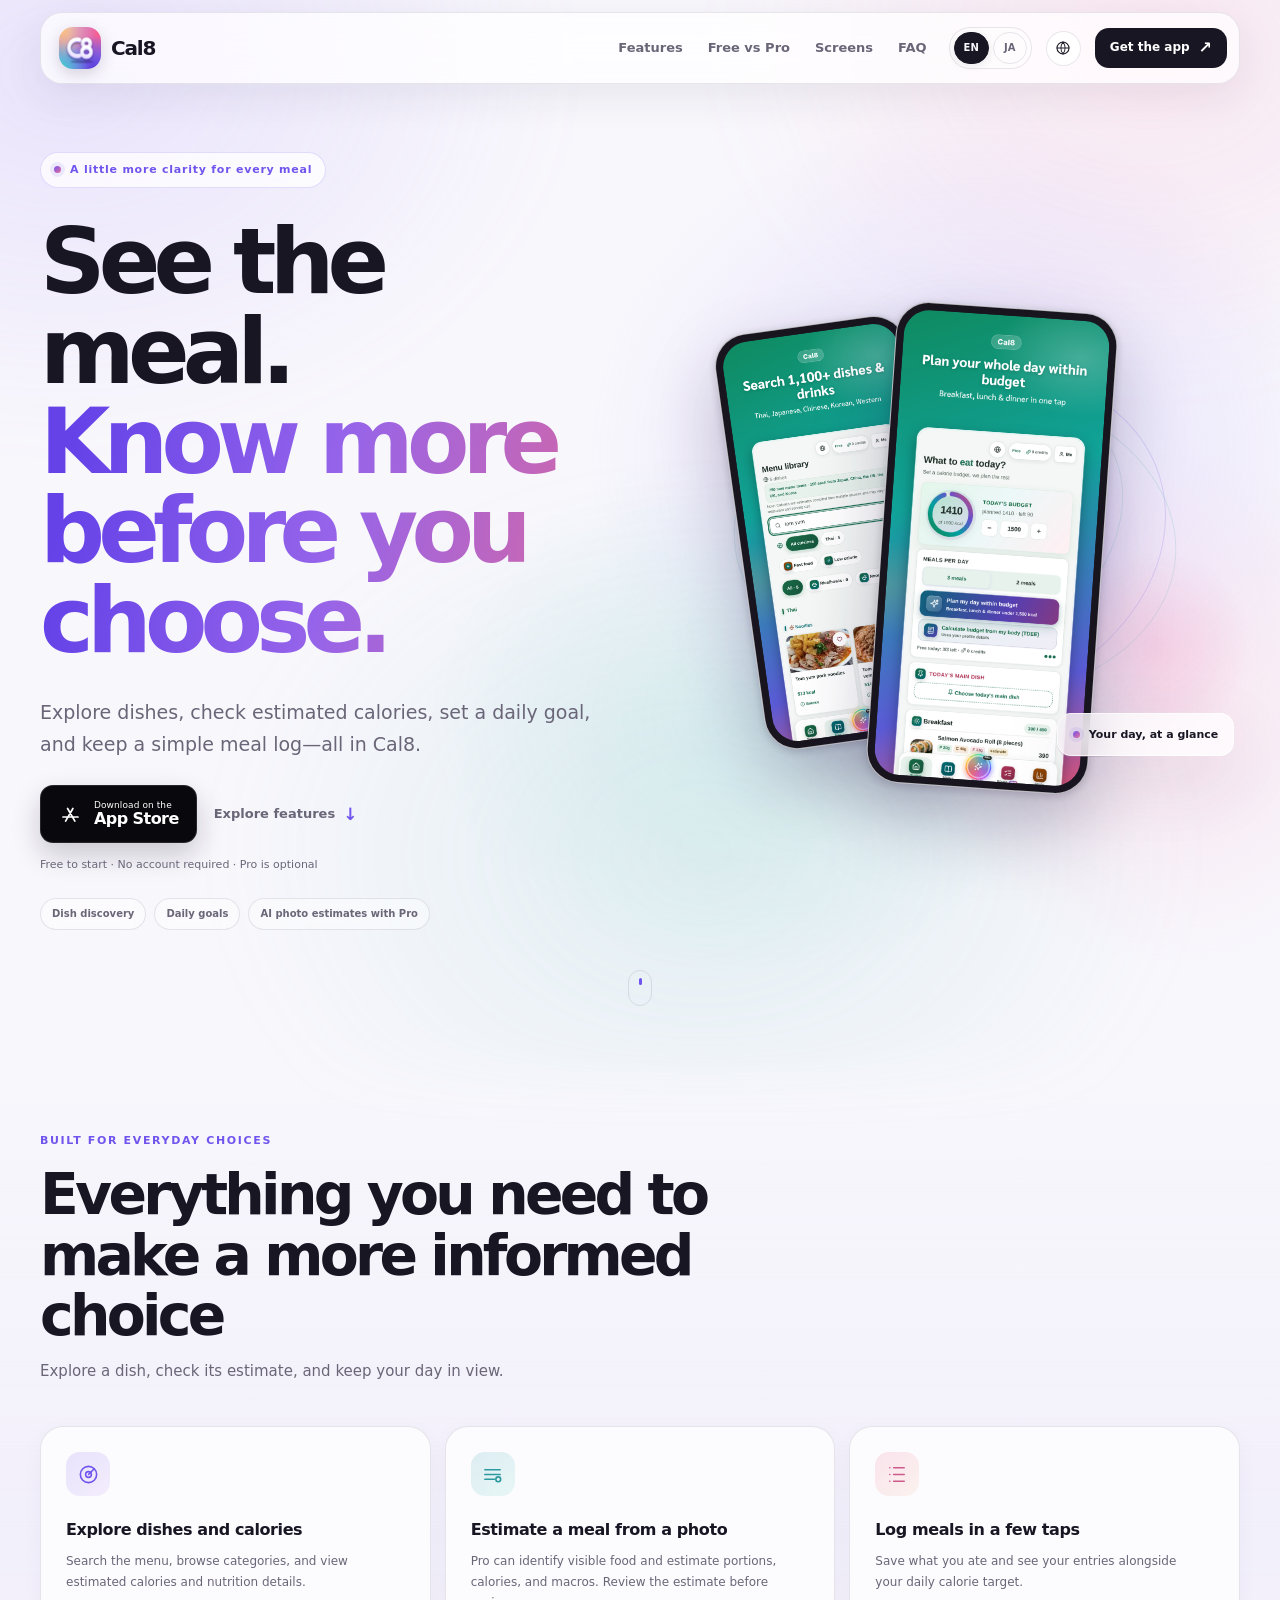
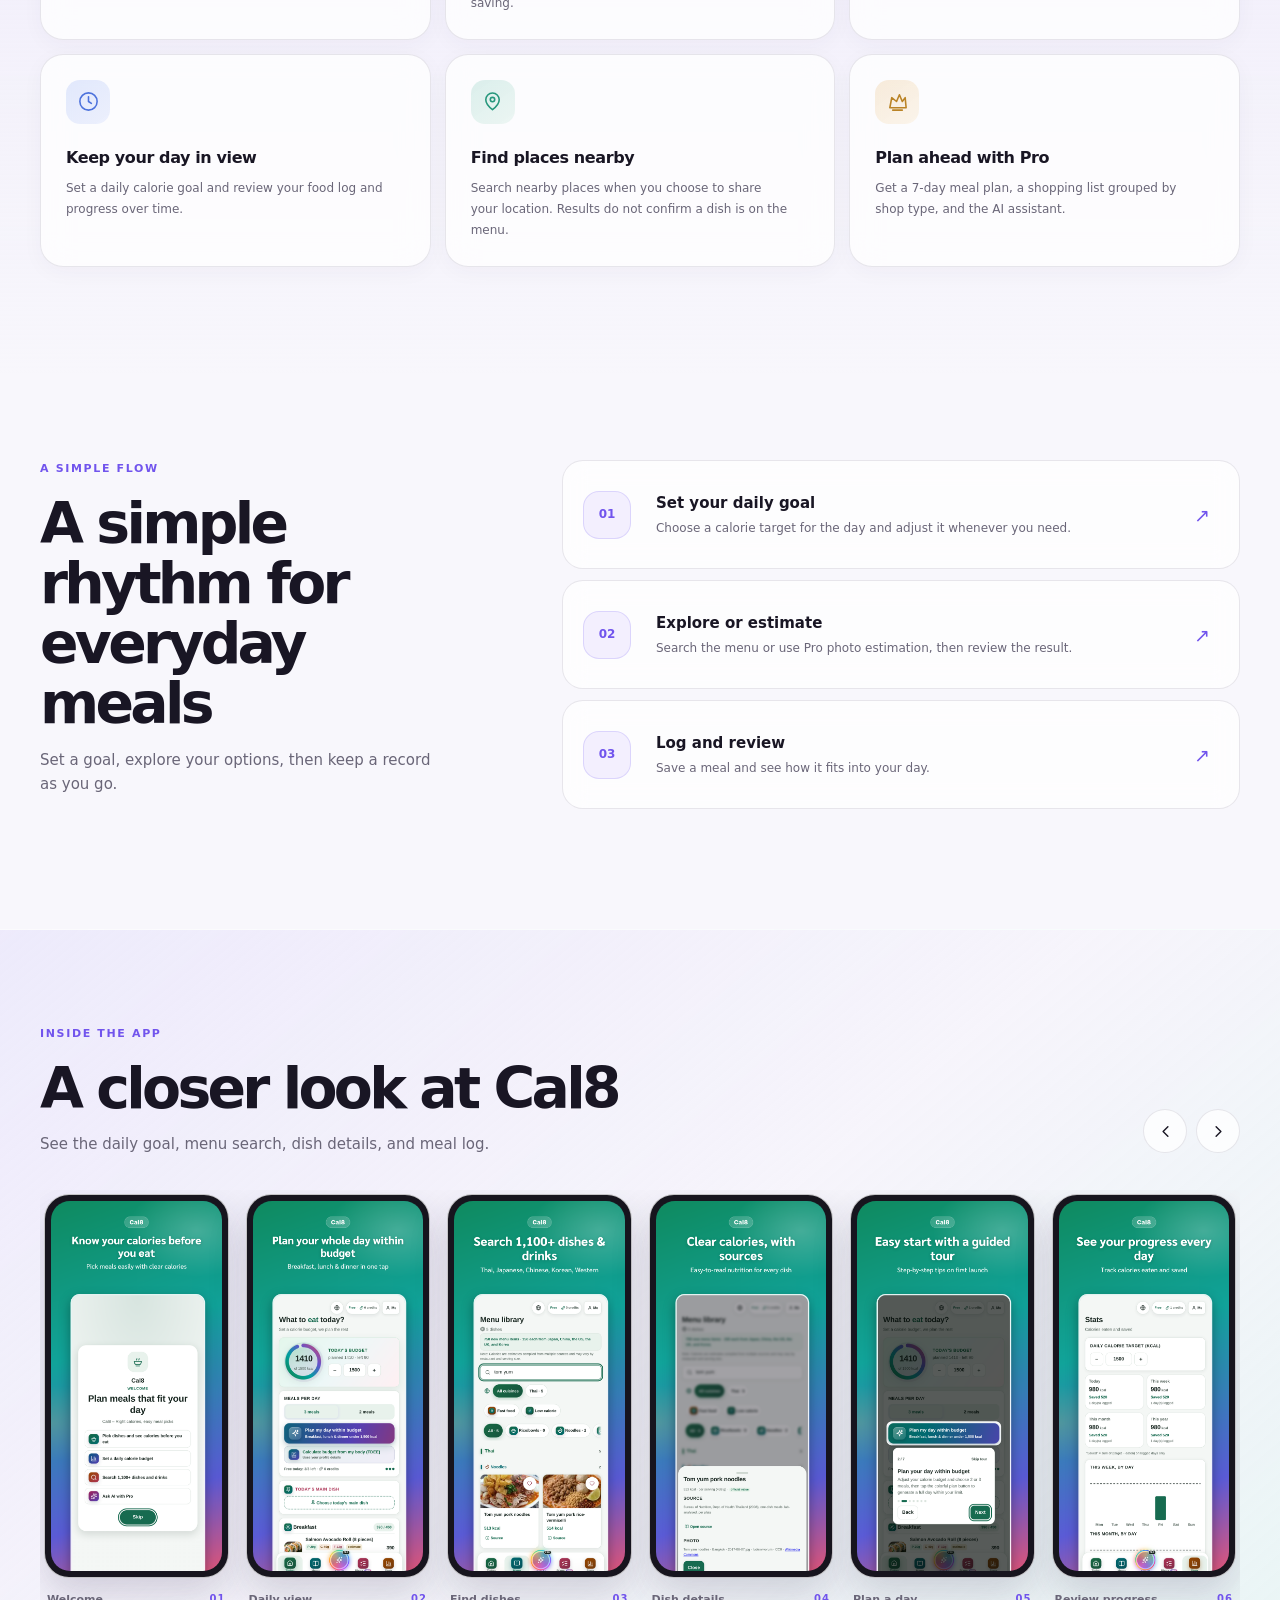
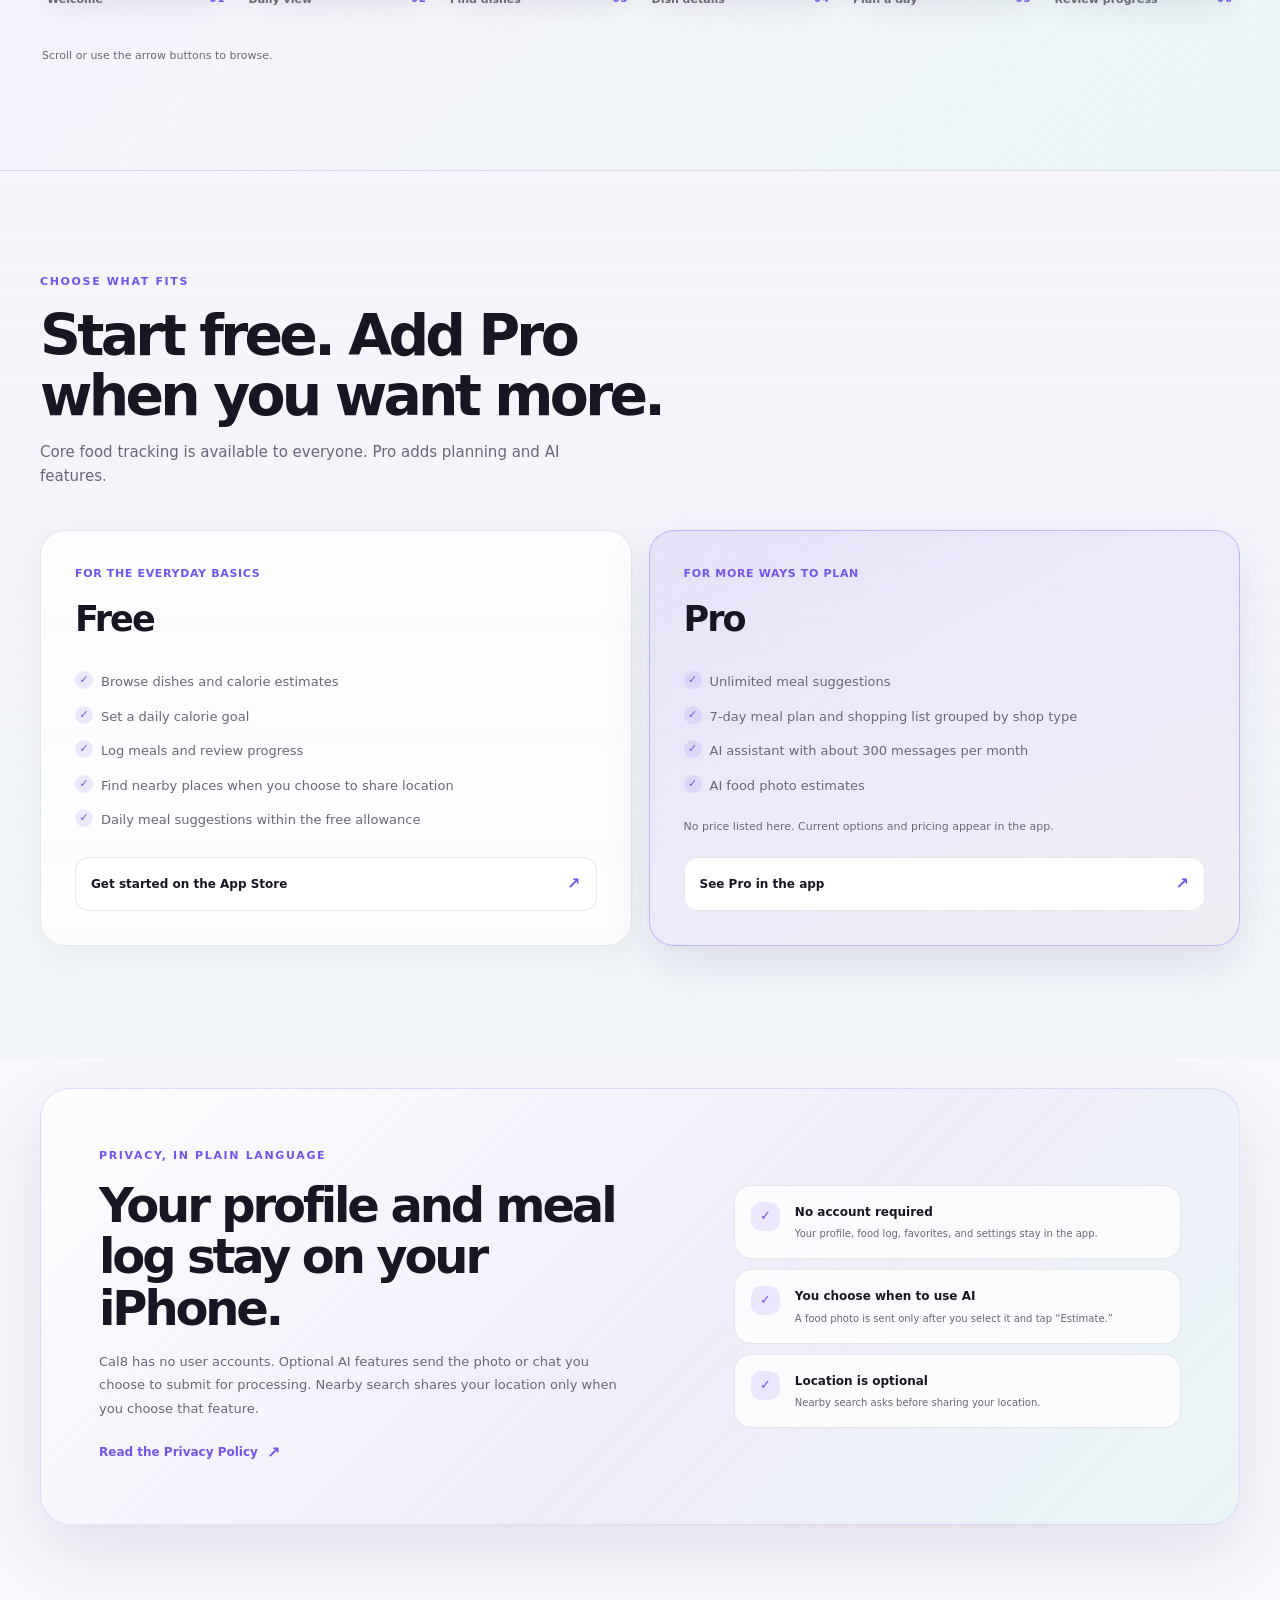
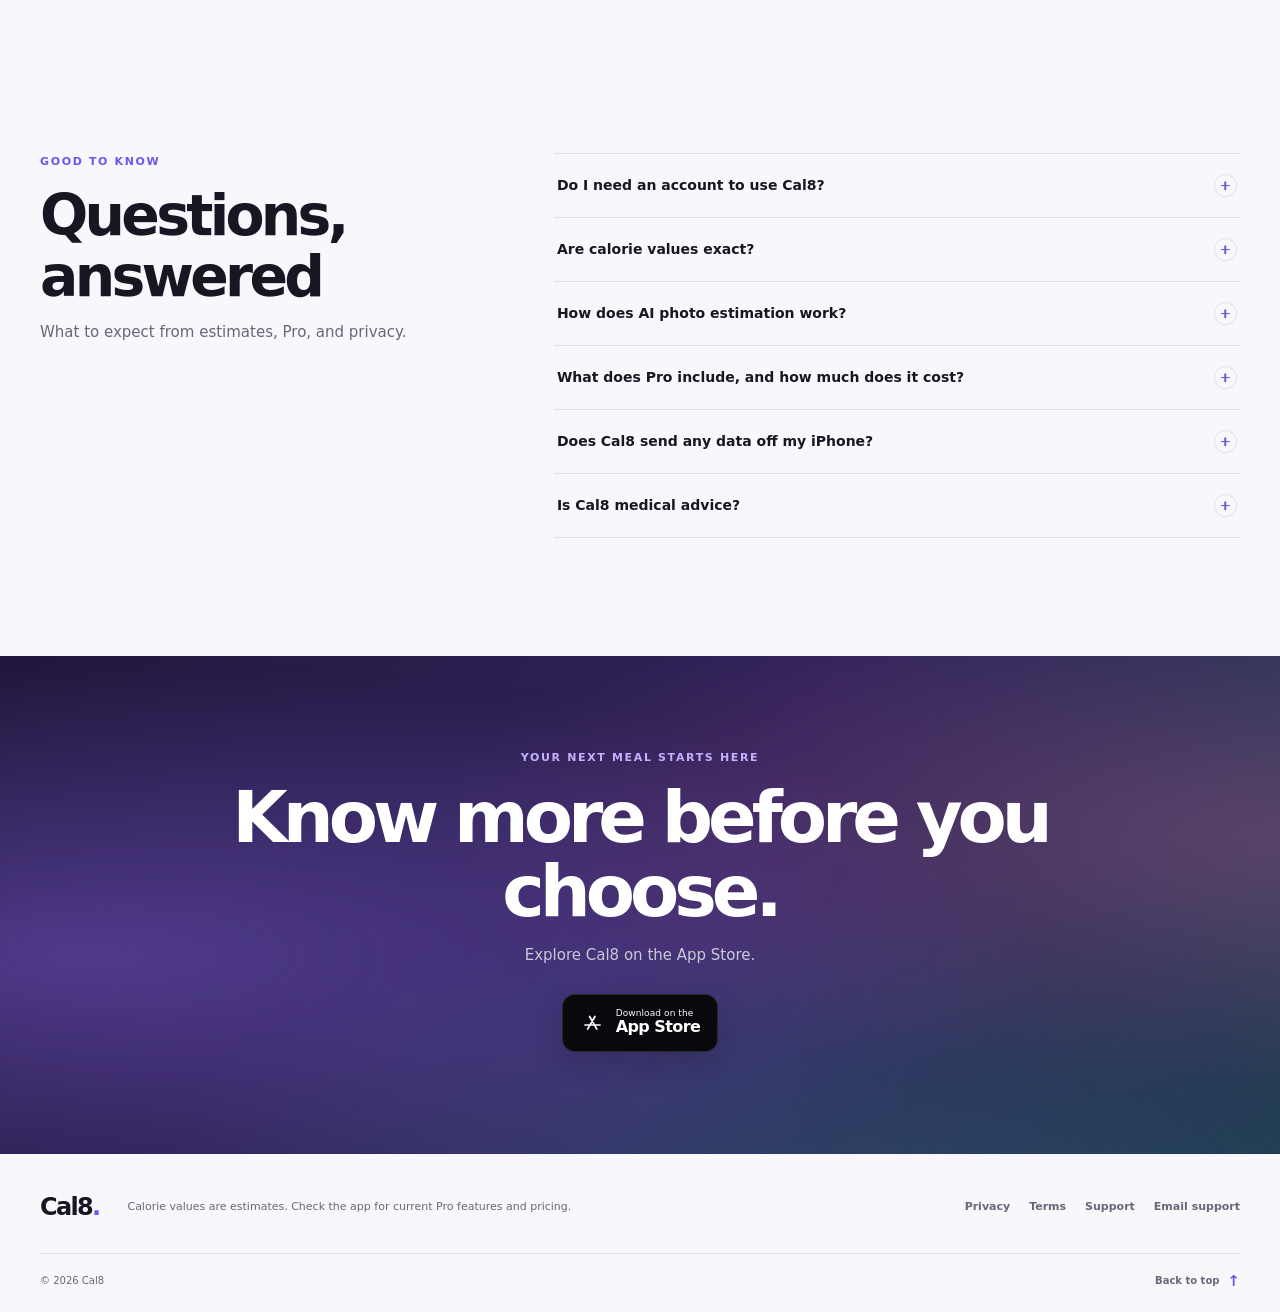
==== commit 5c76c4b3: "Fix root-domain paths for cal8.app; polish EN/JA landing (Free vs Pro, privacy, footer)" ====
--- a/index.html
+++ b/index.html
@@ -4,48 +4,54 @@
   <meta charset="utf-8">
   <meta name="viewport" content="width=device-width, initial-scale=1">
   <meta name="theme-color" content="#f8f7fc">
-  <meta name="description" content="Explore dishes with estimated calories, set a daily goal, and log meals with Cal8. Free to start, no account required.">
+  <meta name="description" content="Explore dishes, check estimated calories, set a daily goal, and log meals with Cal8. Free to start, no account required.">
   <meta property="og:type" content="website">
+  <meta property="og:site_name" content="Cal8">
   <meta property="og:title" content="Cal8 — Know more before you choose">
-  <meta property="og:description" content="Explore dishes with estimated calories, set a daily goal, and log meals with Cal8. Free to start, no account required.">
-  <meta property="og:url" content="https://notthedream.github.io/cal8/">
-  <meta property="og:image" content="https://notthedream.github.io/cal8/assets/og-en-1200x630.jpg">
+  <meta property="og:description" content="Explore dishes, check estimated calories, set a daily goal, and log meals with Cal8. Free to start, no account required.">
+  <meta property="og:url" content="https://cal8.app/">
+  <meta property="og:image" content="https://cal8.app/assets/og-en-1200x630.jpg">
   <meta name="twitter:card" content="summary_large_image">
   <meta name="twitter:title" content="Cal8 — Know more before you choose">
-  <meta name="twitter:description" content="Explore dishes with estimated calories, set a daily goal, and log meals with Cal8. Free to start, no account required.">
-  <meta name="twitter:image" content="https://notthedream.github.io/cal8/assets/og-en-1200x630.jpg">
+  <meta name="twitter:description" content="Explore dishes, check estimated calories, set a daily goal, and log meals with Cal8. Free to start, no account required.">
+  <meta name="twitter:image" content="https://cal8.app/assets/og-en-1200x630.jpg">
   <meta name="apple-itunes-app" content="app-id=6823683906">
   <title>Cal8 — Know more before you choose</title>
-  <link rel="canonical" href="https://notthedream.github.io/cal8/">
+  <link rel="canonical" href="https://cal8.app/">
   <meta property="og:locale" content="en_US">
-  <link rel="alternate" hreflang="en" href="https://notthedream.github.io/cal8/">
-  <link rel="alternate" hreflang="th" href="https://notthedream.github.io/cal8/th/">
-  <link rel="alternate" hreflang="ja" href="https://notthedream.github.io/cal8/ja/">
-  <link rel="alternate" hreflang="ko" href="https://notthedream.github.io/cal8/ko/">
-  <link rel="alternate" hreflang="zh-Hans" href="https://notthedream.github.io/cal8/zh-Hans/">
-  <link rel="alternate" hreflang="zh-Hant" href="https://notthedream.github.io/cal8/zh-Hant/">
-  <link rel="alternate" hreflang="x-default" href="https://notthedream.github.io/cal8/">
-  <link rel="icon" href="/cal8/assets/app-icon.png">
-  <link rel="preload" as="image" href="/cal8/assets/shots/en/2-home.png">
-  <link rel="stylesheet" href="/cal8/assets/site.css">
-  <script type="application/ld+json">{"@context":"https://schema.org","@type":"SoftwareApplication","name":"Cal8","description":"Explore dishes with estimated calories, set a daily goal, and log meals with Cal8. Free to start, no account required.","applicationCategory":"HealthApplication","operatingSystem":"iOS","image":"https://notthedream.github.io/cal8/assets/app-icon.png","url":"https://notthedream.github.io/cal8/","downloadUrl":"https://apps.apple.com/app/id6823683906"}</script>
-  <script src="/cal8/assets/site.js" defer></script>
+  <link rel="alternate" hreflang="en" href="https://cal8.app/">
+  <link rel="alternate" hreflang="th" href="https://cal8.app/th/">
+  <link rel="alternate" hreflang="ja" href="https://cal8.app/ja/">
+  <link rel="alternate" hreflang="ko" href="https://cal8.app/ko/">
+  <link rel="alternate" hreflang="zh-Hans" href="https://cal8.app/zh-Hans/">
+  <link rel="alternate" hreflang="zh-Hant" href="https://cal8.app/zh-Hant/">
+  <link rel="alternate" hreflang="x-default" href="https://cal8.app/">
+  <link rel="icon" type="image/svg+xml" href="/assets/favicon.svg">
+  <link rel="icon" type="image/png" sizes="32x32" href="/assets/favicon-32.png">
+  <link rel="icon" type="image/png" sizes="16x16" href="/assets/favicon-16.png">
+  <link rel="icon" href="/assets/favicon.ico" sizes="16x16 32x32 48x48">
+  <link rel="apple-touch-icon" sizes="180x180" href="/assets/apple-touch-icon.png">
+  <link rel="preload" as="image" href="/assets/shots/en/2-home.png">
+  <link rel="stylesheet" href="/assets/site.css">
+  <script type="application/ld+json">{"@context":"https://schema.org","@type":"SoftwareApplication","name":"Cal8","description":"Explore dishes, check estimated calories, set a daily goal, and log meals with Cal8. Free to start, no account required.","applicationCategory":"HealthApplication","operatingSystem":"iOS","image":"https://cal8.app/assets/app-icon.png","url":"https://cal8.app/","downloadUrl":"https://apps.apple.com/app/id6823683906"}</script>
+  <script src="/assets/site.js" defer></script>
 </head>
-<body>
+<body class="conversion-page">
   <a class="skip-link" href="#main">Skip to content</a>
   <header class="site-header">
     <div class="header-inner shell">
-      <a class="brand" href="#top" aria-label="Cal8"><img src="/cal8/assets/app-icon.png" alt="" width="42" height="42"><span>Cal8</span></a>
+      <a class="brand" href="#top" aria-label="Cal8"><img src="/assets/app-icon.png" alt="" width="42" height="42"><span>Cal8</span></a>
       <nav class="primary-nav" aria-label="Main navigation">
         <a href="#features">Features</a>
+        <a href="#plans">Free vs Pro</a>
         <a href="#screenshots">Screens</a>
         <a href="#faq">FAQ</a>
       </nav>
       <div class="header-right">
-        <nav class="language-switcher" aria-label="Choose language"><a href="/cal8/" lang="en" aria-label="English" aria-current="page">EN</a><a href="/cal8/th/" lang="th" aria-label="ไทย">TH</a><a href="/cal8/ja/" lang="ja" aria-label="日本語">日本語</a><a href="/cal8/ko/" lang="ko" aria-label="한국어">한국어</a><a href="/cal8/zh-Hans/" lang="zh-Hans" aria-label="简体中文">简体</a><a href="/cal8/zh-Hant/" lang="zh-Hant" aria-label="繁體中文">繁體</a></nav>
-        <label class="language-select-control">
+        <nav class="language-switcher" aria-label="Choose language"><a href="/" lang="en" aria-label="English" aria-current="page">EN</a><a href="/ja/" lang="ja" aria-label="日本語">JA</a></nav>
+        <label class="language-select-control" aria-label="More languages">
           <svg viewBox="0 0 24 24" aria-hidden="true"><circle cx="12" cy="12" r="9"></circle><path d="M3 12h18M12 3a15 15 0 0 1 0 18M12 3a15 15 0 0 0 0 18"></path></svg>
-          <select class="language-select" data-language-select aria-label="Choose language"><option value="/" selected="selected">English</option><option value="/cal8/th/">ไทย</option><option value="/cal8/ja/">日本語</option><option value="/cal8/ko/">한국어</option><option value="/cal8/zh-Hans/">简体中文</option><option value="/cal8/zh-Hant/">繁體中文</option></select>
+          <select class="language-select" data-language-select aria-label="More languages"><option value="/" selected>English</option><option value="/th/">ไทย</option><option value="/ja/">日本語</option><option value="/ko/">한국어</option><option value="/zh-Hans/">简体中文</option><option value="/zh-Hant/">繁體中文</option></select>
         </label>
         <a class="header-cta" href="https://apps.apple.com/app/id6823683906" target="_blank" rel="noopener noreferrer">Get the app<span aria-hidden="true">↗</span></a>
       </div>
@@ -58,26 +64,22 @@
       <div class="hero-inner shell">
         <div class="hero-copy reveal">
           <p class="eyebrow"><span class="eyebrow-mark" aria-hidden="true"></span>A little more clarity for every meal</p>
-          <h1><span>See what you’re choosing.</span><span class="headline-accent">Know more before you eat.</span></h1>
-          <p class="hero-lead">Explore dishes with estimated calories, set a daily goal, and keep a simple meal log—all in Cal8.</p>
+          <h1><span>See the meal.</span><span class="headline-accent">Know more before you choose.</span></h1>
+          <p class="hero-lead">Explore dishes, check estimated calories, set a daily goal, and keep a simple meal log—all in Cal8.</p>
           <div class="hero-actions">
             <a class="app-store-badge" href="https://apps.apple.com/app/id6823683906" target="_blank" rel="noopener noreferrer" aria-label="Download on the App Store">
               <svg viewBox="0 0 24 24" aria-hidden="true" focusable="false"><path d="m14.3 6.2-7 12.1M9.2 6.2l7 12.1M4.8 14.4h14.4"></path></svg>
-              <span>Download on the App Store</span>
+              <span class="badge-copy"><small>Download on the</small><strong>App Store</strong></span>
             </a>
             <a class="text-link" href="#features">Explore features<span aria-hidden="true">↓</span></a>
           </div>
-          <p class="hero-note">Free to start · No account required · Pro details in the app</p>
-          <div class="hero-tags" aria-label="Cal8 highlights">
-            <span>Daily calorie goals</span><span>Dish discovery</span><span>Meal logs</span>
-          </div>
+          <p class="hero-note">Free to start <span>·</span> No account required <span>·</span> Pro is optional</p>
+          <div class="hero-tags" aria-label="Cal8 highlights"><span>Dish discovery</span><span>Daily goals</span><span>AI photo estimates with Pro</span></div>
         </div>
-        <div class="hero-visual reveal" aria-label="A preview of the Cal8 app">
-          <div class="visual-glow visual-glow-a" aria-hidden="true"></div>
-          <div class="visual-glow visual-glow-b" aria-hidden="true"></div>
-          <div class="visual-orbit" aria-hidden="true"></div>
-          <div class="screen-frame screen-frame-back"><img src="/cal8/assets/shots/en/3-search.png" alt="Find dishes" width="660" height="1434"></div>
-          <div class="screen-frame screen-frame-front"><img src="/cal8/assets/shots/en/2-home.png" alt="Daily overview" width="660" height="1434"></div>
+        <div class="hero-visual reveal" aria-label="Cal8 app previews">
+          <div class="visual-glow visual-glow-a" aria-hidden="true"></div><div class="visual-glow visual-glow-b" aria-hidden="true"></div><div class="visual-orbit" aria-hidden="true"></div>
+          <div class="screen-frame screen-frame-back"><img src="/assets/shots/en/3-search.png" alt="Cal8 dish search screen" width="660" height="1434"></div>
+          <div class="screen-frame screen-frame-front"><img src="/assets/shots/en/2-home.png" alt="Cal8 daily goal and meal planning screen" width="660" height="1434"></div>
           <div class="visual-caption"><span class="caption-dot" aria-hidden="true"></span>Your day, at a glance</div>
         </div>
       </div>
@@ -86,64 +88,78 @@
 
     <section class="section features-section" id="features">
       <div class="shell">
-        <div class="section-heading reveal"><p class="kicker">Built for everyday choices</p><h2>Choose your next meal with more context</h2><p>Explore a dish, check its estimate, and keep your day in view.</p></div>
+        <div class="section-heading reveal"><p class="kicker">Built for everyday choices</p><h2>Everything you need to make a more informed choice</h2><p>Explore a dish, check its estimate, and keep your day in view.</p></div>
         <div class="feature-grid">
-          <article class="feature-card reveal"><span class="feature-icon icon-target" aria-hidden="true"><svg viewBox="0 0 24 24"><circle cx="12" cy="12" r="8.5"></circle><circle cx="12" cy="12" r="3"></circle><path d="m12 12 6-6"></path></svg></span><h3>Set a daily goal</h3><p>Choose an energy target for the day and use it as a guide for meal planning.</p></article>
-          <article class="feature-card reveal"><span class="feature-icon icon-menu" aria-hidden="true"><svg viewBox="0 0 24 24"><circle cx="10.8" cy="10.8" r="6.8"></circle><path d="m16 16 4.5 4.5M8 10.8h5.6"></path></svg></span><h3>Explore the menu</h3><p>Search dishes, drinks, and desserts, then check their estimated calories before you decide.</p></article>
-          <article class="feature-card reveal"><span class="feature-icon icon-log" aria-hidden="true"><svg viewBox="0 0 24 24"><path d="M8 5h11M8 12h11M8 19h11M4 5h.01M4 12h.01M4 19h.01"></path></svg></span><h3>Log meals and review your day</h3><p>Save what you eat and see your logged meals alongside your daily target.</p></article>
-          <article class="feature-card reveal"><span class="feature-icon icon-plan" aria-hidden="true"><svg viewBox="0 0 24 24"><rect x="3.5" y="5" width="17" height="15.5" rx="2.5"></rect><path d="M8 3v4M16 3v4M3.5 10h17M8 14h3M8 17h6"></path></svg></span><h3>Plan a day around your goal</h3><p>Create a suggested day of meals based on your calorie target and meal count.</p></article>
-          <article class="feature-card reveal"><span class="feature-icon icon-nearby" aria-hidden="true"><svg viewBox="0 0 24 24"><path d="M19 10.2c0 5-7 10.3-7 10.3S5 15.2 5 10.2a7 7 0 1 1 14 0Z"></path><circle cx="12" cy="10" r="2.3"></circle></svg></span><h3>Find places nearby</h3><p>Search nearby places when you choose to share your location. Results list places and do not guarantee a dish is available.</p></article>
-          <article class="feature-card feature-card-pro reveal"><span class="feature-icon icon-pro" aria-hidden="true"><svg viewBox="0 0 24 24"><path d="M4 18.5 6 8l5 4 3-7 3 7 3-4 1 10.5H4Z"></path><path d="M7 21h10"></path></svg></span><h3>Plan ahead with Pro</h3><p>Pro includes a 7-day meal plan, a list of planned dishes grouped by shop type, and an AI assistant. Check current pricing in the app.</p></article>
+          <article class="feature-card reveal"><span class="feature-icon icon-target" aria-hidden="true"><svg viewBox="0 0 24 24"><circle cx="12" cy="12" r="8.5"></circle><circle cx="12" cy="12" r="3"></circle><path d="m12 12 6-6"></path></svg></span><h3>Explore dishes and calories</h3><p>Search the menu, browse categories, and view estimated calories and nutrition details.</p></article>
+          <article class="feature-card reveal"><span class="feature-icon icon-menu" aria-hidden="true"><svg viewBox="0 0 24 24"><path d="M4 7h16M4 12h16M4 17h10"></path><circle cx="18" cy="17" r="2.5"></circle></svg></span><h3>Estimate a meal from a photo</h3><p>Pro can identify visible food and estimate portions, calories, and macros. Review the estimate before saving.</p></article>
+          <article class="feature-card reveal"><span class="feature-icon icon-log" aria-hidden="true"><svg viewBox="0 0 24 24"><path d="M8 5h11M8 12h11M8 19h11M4 5h.01M4 12h.01M4 19h.01"></path></svg></span><h3>Log meals in a few taps</h3><p>Save what you ate and see your entries alongside your daily calorie target.</p></article>
+          <article class="feature-card reveal"><span class="feature-icon icon-plan" aria-hidden="true"><svg viewBox="0 0 24 24"><circle cx="12" cy="12" r="9"></circle><path d="M12 7v5l3 2"></path></svg></span><h3>Keep your day in view</h3><p>Set a daily calorie goal and review your food log and progress over time.</p></article>
+          <article class="feature-card reveal"><span class="feature-icon icon-nearby" aria-hidden="true"><svg viewBox="0 0 24 24"><path d="M19 10.2c0 5-7 10.3-7 10.3S5 15.2 5 10.2a7 7 0 1 1 14 0Z"></path><circle cx="12" cy="10" r="2.3"></circle></svg></span><h3>Find places nearby</h3><p>Search nearby places when you choose to share your location. Results do not confirm a dish is on the menu.</p></article>
+          <article class="feature-card feature-card-pro reveal"><span class="feature-icon icon-pro" aria-hidden="true"><svg viewBox="0 0 24 24"><path d="M4 18.5 6 8l5 4 3-7 3 7 3-4 1 10.5H4Z"></path><path d="M7 21h10"></path></svg></span><h3>Plan ahead with Pro</h3><p>Get a 7-day meal plan, a shopping list grouped by shop type, and the AI assistant.</p></article>
         </div>
       </div>
     </section>
 
     <section class="how-section section" id="how-it-works">
       <div class="shell how-layout">
-        <div class="section-heading reveal"><p class="kicker">A simple flow</p><h2>A simple rhythm for every day</h2><p>Set a goal, explore your options, then keep a record as you go.</p></div>
+        <div class="section-heading reveal"><p class="kicker">A simple flow</p><h2>A simple rhythm for everyday meals</h2><p>Set a goal, explore your options, then keep a record as you go.</p></div>
         <ol class="steps-list">
-          <li class="step-card reveal"><span class="step-number">01</span><div><h3>Set a goal</h3><p>Choose a daily energy target that works for your plan.</p></div><span class="step-arrow" aria-hidden="true">↗</span></li>
-          <li class="step-card reveal"><span class="step-number">02</span><div><h3>Explore dishes</h3><p>Search the menu and compare estimated calories.</p></div><span class="step-arrow" aria-hidden="true">↗</span></li>
-          <li class="step-card reveal"><span class="step-number">03</span><div><h3>Log your meal</h3><p>Save what you eat and review your day.</p></div><span class="step-arrow" aria-hidden="true">↗</span></li>
+          <li class="step-card reveal"><span class="step-number">01</span><div><h3>Set your daily goal</h3><p>Choose a calorie target for the day and adjust it whenever you need.</p></div><span class="step-arrow" aria-hidden="true">↗</span></li>
+          <li class="step-card reveal"><span class="step-number">02</span><div><h3>Explore or estimate</h3><p>Search the menu or use Pro photo estimation, then review the result.</p></div><span class="step-arrow" aria-hidden="true">↗</span></li>
+          <li class="step-card reveal"><span class="step-number">03</span><div><h3>Log and review</h3><p>Save a meal and see how it fits into your day.</p></div><span class="step-arrow" aria-hidden="true">↗</span></li>
         </ol>
       </div>
     </section>
 
     <section class="screens-section section" id="screenshots">
       <div class="shell">
-        <div class="screens-heading reveal"><div class="section-heading"><p class="kicker">Inside the app</p><h2>A closer look at Cal8</h2><p>Explore the goal, menu, dish details, and meal tracking screens.</p></div><div class="carousel-controls"><button type="button" class="carousel-control" data-direction="-1" aria-label="Previous screens"><svg viewBox="0 0 24 24" aria-hidden="true"><path d="m15 18-6-6 6-6"></path></svg></button><button type="button" class="carousel-control" data-direction="1" aria-label="Next screens"><svg viewBox="0 0 24 24" aria-hidden="true"><path d="m9 18 6-6-6-6"></path></svg></button></div></div>
-        <ol class="screens-track" tabindex="0" data-carousel aria-label="A closer look at Cal8" aria-roledescription="carousel"><li class="shot-card" role="group" aria-roledescription="slide" aria-label="1 of 6" tabindex="0"><figure class="shot-figure"><div class="shot-frame"><img src="/cal8/assets/shots/en/1-intro.png" alt="Welcome tour" width="660" height="1434" loading="lazy" decoding="async"></div><figcaption><span>Welcome tour</span><span class="shot-index">01</span></figcaption></figure></li>
-          <li class="shot-card" role="group" aria-roledescription="slide" aria-label="2 of 6" tabindex="0"><figure class="shot-figure"><div class="shot-frame"><img src="/cal8/assets/shots/en/2-home.png" alt="Daily overview" width="660" height="1434" loading="lazy" decoding="async"></div><figcaption><span>Daily overview</span><span class="shot-index">02</span></figcaption></figure></li>
-          <li class="shot-card" role="group" aria-roledescription="slide" aria-label="3 of 6" tabindex="0"><figure class="shot-figure"><div class="shot-frame"><img src="/cal8/assets/shots/en/3-search.png" alt="Find dishes" width="660" height="1434" loading="lazy" decoding="async"></div><figcaption><span>Find dishes</span><span class="shot-index">03</span></figcaption></figure></li>
-          <li class="shot-card" role="group" aria-roledescription="slide" aria-label="4 of 6" tabindex="0"><figure class="shot-figure"><div class="shot-frame"><img src="/cal8/assets/shots/en/4-detail.png" alt="Dish details" width="660" height="1434" loading="lazy" decoding="async"></div><figcaption><span>Dish details</span><span class="shot-index">04</span></figcaption></figure></li>
-          <li class="shot-card" role="group" aria-roledescription="slide" aria-label="5 of 6" tabindex="0"><figure class="shot-figure"><div class="shot-frame"><img src="/cal8/assets/shots/en/5-tour.png" alt="App guide" width="660" height="1434" loading="lazy" decoding="async"></div><figcaption><span>App guide</span><span class="shot-index">05</span></figcaption></figure></li>
-          <li class="shot-card" role="group" aria-roledescription="slide" aria-label="6 of 6" tabindex="0"><figure class="shot-figure"><div class="shot-frame"><img src="/cal8/assets/shots/en/6-stats.png" alt="Progress" width="660" height="1434" loading="lazy" decoding="async"></div><figcaption><span>Progress</span><span class="shot-index">06</span></figcaption></figure></li></ol>
-        <p class="carousel-hint">Scroll or use the arrow buttons to browse. Each screen can receive keyboard focus.</p>
+        <div class="screens-heading reveal"><div class="section-heading"><p class="kicker">Inside the app</p><h2>A closer look at Cal8</h2><p>See the daily goal, menu search, dish details, and meal log.</p></div><div class="carousel-controls"><button type="button" class="carousel-control" data-direction="-1" aria-label="Previous screens"><svg viewBox="0 0 24 24" aria-hidden="true"><path d="m15 18-6-6 6-6"></path></svg></button><button type="button" class="carousel-control" data-direction="1" aria-label="Next screens"><svg viewBox="0 0 24 24" aria-hidden="true"><path d="m9 18 6-6-6-6"></path></svg></button></div></div>
+        <ol class="screens-track" tabindex="0" data-carousel aria-label="Cal8 app screens" aria-roledescription="carousel">
+          <li class="shot-card" role="group" aria-roledescription="slide" aria-label="1 of 6" tabindex="0"><figure class="shot-figure"><div class="shot-frame"><img src="/assets/shots/en/1-intro.png" alt="Cal8 welcome and daily planning preview" width="660" height="1434" loading="lazy" decoding="async"></div><figcaption><span>Welcome</span><span class="shot-index">01</span></figcaption></figure></li>
+          <li class="shot-card" role="group" aria-roledescription="slide" aria-label="2 of 6" tabindex="0"><figure class="shot-figure"><div class="shot-frame"><img src="/assets/shots/en/2-home.png" alt="Cal8 daily goal and meal planning screen" width="660" height="1434" loading="lazy" decoding="async"></div><figcaption><span>Daily view</span><span class="shot-index">02</span></figcaption></figure></li>
+          <li class="shot-card" role="group" aria-roledescription="slide" aria-label="3 of 6" tabindex="0"><figure class="shot-figure"><div class="shot-frame"><img src="/assets/shots/en/3-search.png" alt="Cal8 dish search and category filters" width="660" height="1434" loading="lazy" decoding="async"></div><figcaption><span>Find dishes</span><span class="shot-index">03</span></figcaption></figure></li>
+          <li class="shot-card" role="group" aria-roledescription="slide" aria-label="4 of 6" tabindex="0"><figure class="shot-figure"><div class="shot-frame"><img src="/assets/shots/en/4-detail.png" alt="Cal8 dish details and calorie estimate" width="660" height="1434" loading="lazy" decoding="async"></div><figcaption><span>Dish details</span><span class="shot-index">04</span></figcaption></figure></li>
+          <li class="shot-card" role="group" aria-roledescription="slide" aria-label="5 of 6" tabindex="0"><figure class="shot-figure"><div class="shot-frame"><img src="/assets/shots/en/5-tour.png" alt="Cal8 guide to planning meals" width="660" height="1434" loading="lazy" decoding="async"></div><figcaption><span>Plan a day</span><span class="shot-index">05</span></figcaption></figure></li>
+          <li class="shot-card" role="group" aria-roledescription="slide" aria-label="6 of 6" tabindex="0"><figure class="shot-figure"><div class="shot-frame"><img src="/assets/shots/en/6-stats.png" alt="Cal8 meal log and progress view" width="660" height="1434" loading="lazy" decoding="async"></div><figcaption><span>Review progress</span><span class="shot-index">06</span></figcaption></figure></li>
+        </ol>
+        <p class="carousel-hint">Scroll or use the arrow buttons to browse.</p>
+      </div>
+    </section>
+
+    <section class="plans-section section" id="plans">
+      <div class="shell">
+        <div class="section-heading reveal"><p class="kicker">Choose what fits</p><h2>Start free. Add Pro when you want more.</h2><p>Core food tracking is available to everyone. Pro adds planning and AI features.</p></div>
+        <div class="plan-grid">
+          <article class="plan-card reveal"><p class="plan-label">For the everyday basics</p><h3>Free</h3><ul><li>Browse dishes and calorie estimates</li><li>Set a daily calorie goal</li><li>Log meals and review progress</li><li>Find nearby places when you choose to share location</li><li>Daily meal suggestions within the free allowance</li></ul><a class="plan-link" href="https://apps.apple.com/app/id6823683906" target="_blank" rel="noopener noreferrer">Get started on the App Store <span aria-hidden="true">↗</span></a></article>
+          <article class="plan-card plan-card-pro reveal"><p class="plan-label">For more ways to plan</p><h3>Pro</h3><ul><li>Unlimited meal suggestions</li><li>7-day meal plan and shopping list grouped by shop type</li><li>AI assistant with about 300 messages per month</li><li>AI food photo estimates</li></ul><p class="plan-note">No price listed here. Current options and pricing appear in the app.</p><a class="plan-link" href="https://apps.apple.com/app/id6823683906" target="_blank" rel="noopener noreferrer">See Pro in the app <span aria-hidden="true">↗</span></a></article>
+        </div>
+      </div>
+    </section>
+
+    <section class="privacy-section section" id="privacy">
+      <div class="shell privacy-panel reveal">
+        <div class="privacy-copy"><p class="kicker">Privacy, in plain language</p><h2>Your profile and meal log stay on your iPhone.</h2><p>Cal8 has no user accounts. Optional AI features send the photo or chat you choose to submit for processing. Nearby search shares your location only when you choose that feature.</p><a class="privacy-link" href="https://legal.cal8.app/privacy">Read the Privacy Policy <span aria-hidden="true">↗</span></a></div>
+        <ul class="privacy-points"><li><span aria-hidden="true">✓</span><div><strong>No account required</strong><small>Your profile, food log, favorites, and settings stay in the app.</small></div></li><li><span aria-hidden="true">✓</span><div><strong>You choose when to use AI</strong><small>A food photo is sent only after you select it and tap “Estimate.”</small></div></li><li><span aria-hidden="true">✓</span><div><strong>Location is optional</strong><small>Nearby search asks before sharing your location.</small></div></li></ul>
       </div>
     </section>
 
     <section class="faq-section section" id="faq">
       <div class="shell faq-layout">
-        <div class="section-heading reveal"><p class="kicker">Good to know</p><h2>A few things to know</h2><p>Clear answers about calorie estimates, nearby search, and Pro features.</p></div>
+        <div class="section-heading reveal"><p class="kicker">Good to know</p><h2>Questions, answered</h2><p>What to expect from estimates, Pro, and privacy.</p></div>
         <div class="faq-list reveal">
-          <details><summary>Are the calorie values exact?<span aria-hidden="true"></span></summary><p>They are estimates compiled from multiple sources. Recipes, restaurants, and serving sizes can change the actual value.</p></details>
-          <details><summary>Can I set a goal and log meals?<span aria-hidden="true"></span></summary><p>Yes. Set a daily calorie target, save dishes you eat, and review your logged meals and daily progress.</p></details>
-          <details><summary>Does nearby search confirm a dish is available?<span aria-hidden="true"></span></summary><p>No. Nearby search helps you find places; it does not confirm that a place serves a particular dish.</p></details>
-          <details><summary>What comes with Pro?<span aria-hidden="true"></span></summary><p>Pro features include a 7-day meal plan, a shopping list grouped by shop type, and an AI assistant. The list groups dishes and does not include ingredient data. Current features and pricing are shown in the app.</p></details>
-          <details><summary>Is Cal8 medical advice?<span aria-hidden="true"></span></summary><p>No. Cal8 is a general planning tool. For nutrition or health advice specific to you, speak with a qualified health professional.</p></details>
+          <details><summary>Do I need an account to use Cal8?<span aria-hidden="true"></span></summary><p>No. Your profile, food log, favorites, and settings are stored on your iPhone without a user account.</p></details>
+          <details><summary>Are calorie values exact?<span aria-hidden="true"></span></summary><p>No. Values are estimates and can vary with recipes, ingredients, and serving sizes. Check the dish details and use your own judgment.</p></details>
+          <details><summary>How does AI photo estimation work?<span aria-hidden="true"></span></summary><p>Pro can estimate visible food, portion size, calories, and macros from a photo. You choose the photo and tap Estimate; review the result before saving. It is an estimate, not a guarantee.</p></details>
+          <details><summary>What does Pro include, and how much does it cost?<span aria-hidden="true"></span></summary><p>Pro includes unlimited meal suggestions, a 7-day meal plan with a grouped shopping list, and about 300 AI assistant messages a month. Photo food estimates are also a Pro feature. Current pricing is shown in the app.</p></details>
+          <details><summary>Does Cal8 send any data off my iPhone?<span aria-hidden="true"></span></summary><p>Your profile and meal log stay on your iPhone. If you choose AI or nearby search, the relevant photo, chat, or location data is sent for that feature. Read the <a href="https://legal.cal8.app/privacy">Privacy Policy</a> for details.</p></details>
+          <details><summary>Is Cal8 medical advice?<span aria-hidden="true"></span></summary><p>No. Cal8 is a general meal-planning and tracking app, not medical advice. For health guidance specific to you, speak with a qualified health professional.</p></details>
         </div>
       </div>
     </section>
 
-    <section class="final-cta">
-      <div class="final-glow" aria-hidden="true"></div>
-      <div class="shell final-content reveal"><p class="kicker">Your next meal starts here</p><h2>Choose your next meal with confidence.</h2><p>Explore Cal8 on the App Store.</p><a class="app-store-badge" href="https://apps.apple.com/app/id6823683906" target="_blank" rel="noopener noreferrer" aria-label="Download on the App Store"><svg viewBox="0 0 24 24" aria-hidden="true" focusable="false"><path d="m14.3 6.2-7 12.1M9.2 6.2l7 12.1M4.8 14.4h14.4"></path></svg><span>Download on the App Store</span></a></div>
-    </section>
+    <section class="final-cta"><div class="final-glow" aria-hidden="true"></div><div class="shell final-content reveal"><p class="kicker">Your next meal starts here</p><h2>Know more before you choose.</h2><p>Explore Cal8 on the App Store.</p><a class="app-store-badge" href="https://apps.apple.com/app/id6823683906" target="_blank" rel="noopener noreferrer" aria-label="Download on the App Store"><svg viewBox="0 0 24 24" aria-hidden="true" focusable="false"><path d="m14.3 6.2-7 12.1M9.2 6.2l7 12.1M4.8 14.4h14.4"></path></svg><span class="badge-copy"><small>Download on the</small><strong>App Store</strong></span></a></div></section>
   </main>
 
-  <footer class="site-footer">
-    <div class="shell footer-main"><a class="footer-brand" href="#top">Cal8<span>.</span></a><p>Calorie values are estimates. Check the app for current features and pricing.</p><nav class="legal-links" aria-label="Legal and support"><a href="https://kinraidee.pages.dev/privacy.en.html">Privacy</a><a href="https://kinraidee.pages.dev/terms.en.html">Terms</a><a href="https://kinraidee.pages.dev/">Support</a></nav></div>
-    <div class="shell footer-bottom"><span>© <span data-year></span> Cal8</span><a href="#top">Back to top <span aria-hidden="true">↑</span></a></div>
-  </footer>
+  <footer class="site-footer"><div class="shell footer-main"><a class="footer-brand" href="#top">Cal8<span>.</span></a><p>Calorie values are estimates. Check the app for current Pro features and pricing.</p><nav class="legal-links" aria-label="Legal and support"><a href="https://legal.cal8.app/privacy">Privacy</a><a href="https://legal.cal8.app/terms">Terms</a><a href="https://legal.cal8.app/">Support</a><a href="mailto:notthedream@mail.grokbot.com">Email support</a></nav></div><div class="shell footer-bottom"><span>© <span data-year></span> Cal8</span><a href="#top">Back to top <span aria-hidden="true">↑</span></a></div></footer>
 </body>
 </html>
--- a/assets/site.css
+++ b/assets/site.css
@@ -0,0 +1,86 @@
+:root{color-scheme:light dark;--bg:#f8f7fc;--surface:rgba(255,255,255,.74);--surface-solid:#fff;--ink:#191624;--muted:#6a6678;--line:rgba(48,37,73,.11);--violet:#7154ed;--blue:#4778f0;--pink:#e76e9b;--teal:#32aaa5;--shadow:0 24px 70px rgba(57,42,94,.12);--radius:28px;--shell:1200px;font-family:ui-sans-serif,system-ui,-apple-system,BlinkMacSystemFont,"Segoe UI",sans-serif}
+*{box-sizing:border-box}html{scroll-behavior:smooth;scroll-padding-top:92px}body{margin:0;background:var(--bg);color:var(--ink);font:16px/1.6 ui-sans-serif,system-ui,-apple-system,BlinkMacSystemFont,"Segoe UI",sans-serif;-webkit-font-smoothing:antialiased;overflow-x:hidden}body:before{content:"";position:fixed;inset:-20vh -12vw;z-index:-2;pointer-events:none;background:radial-gradient(45% 42% at 14% 20%,rgba(170,140,255,.19),transparent 70%),radial-gradient(38% 38% at 82% 18%,rgba(255,151,187,.17),transparent 72%),radial-gradient(43% 42% at 54% 82%,rgba(103,195,190,.15),transparent 72%);filter:blur(26px)}a{color:inherit;text-decoration:none}img{display:block;max-width:100%}button{font:inherit}button,a,summary{touch-action:manipulation}button:focus-visible,a:focus-visible,summary:focus-visible,[tabindex="0"]:focus-visible{outline:3px solid var(--blue);outline-offset:4px}.shell{width:min(var(--shell),calc(100% - 56px));margin-inline:auto}.skip-link{position:fixed;z-index:100;top:12px;left:12px;padding:10px 16px;border-radius:12px;background:var(--ink);color:#fff;transform:translateY(-160%)}.skip-link:focus{transform:none}
+.site-header{position:sticky;top:12px;z-index:30;padding:0 0 4px}.header-inner{min-height:72px;display:flex;align-items:center;justify-content:space-between;gap:22px;padding:9px 12px 9px 18px;border:1px solid var(--line);border-radius:22px;background:var(--surface);backdrop-filter:blur(22px) saturate(145%);-webkit-backdrop-filter:blur(22px) saturate(145%);box-shadow:0 12px 40px rgba(43,34,67,.08)}.brand{display:flex;align-items:center;gap:10px;font-size:20px;font-weight:850;letter-spacing:-.06em}.brand img{width:42px;height:42px;border-radius:14px;box-shadow:0 5px 16px rgba(39,29,65,.18)}.primary-nav,.header-right,.language-switcher{display:flex;align-items:center}.primary-nav{gap:25px;margin-left:auto}.primary-nav a{color:var(--muted);font-size:13px;font-weight:650;transition:color .18s}.primary-nav a:hover,.legal-links a:hover{color:var(--violet)}.header-right{gap:14px}.language-switcher{gap:2px;padding:4px;border:1px solid var(--line);border-radius:999px;background:rgba(255,255,255,.36)}.language-switcher a{min-width:33px;padding:6px 8px;border-radius:999px;color:var(--muted);font-size:10px;font-weight:800;text-align:center;transition:background .18s,color .18s}.language-switcher a[aria-current="page"]{background:var(--surface-solid);color:var(--ink);box-shadow:0 2px 8px rgba(25,22,36,.09)}.header-cta{display:inline-flex;align-items:center;gap:9px;padding:10px 15px;border-radius:14px;background:var(--ink);color:#fff;font-size:12px;font-weight:750;white-space:nowrap}.header-cta span{font-size:16px;line-height:1}
+.hero{position:relative;min-height:690px;display:flex;align-items:center;overflow:hidden;margin-top:-80px;padding:136px 0 74px}.hero-mesh{position:absolute;inset:0;z-index:-1;background:radial-gradient(ellipse 40% 45% at 76% 45%,rgba(160,135,255,.22),transparent 75%),radial-gradient(ellipse 26% 34% at 91% 69%,rgba(255,151,187,.19),transparent 74%),radial-gradient(ellipse 34% 34% at 59% 70%,rgba(65,184,175,.13),transparent 75%)}.hero-inner{display:grid;grid-template-columns:minmax(0,1.02fr) minmax(360px,.98fr);align-items:center;gap:3vw}.hero-copy{position:relative;z-index:2;padding:20px 0}.eyebrow,.kicker{margin:0 0 15px;color:var(--violet);font-size:11px;font-weight:850;letter-spacing:.15em;text-transform:uppercase}.eyebrow{display:inline-flex;align-items:center;gap:9px;padding:8px 13px;border:1px solid rgba(113,84,237,.19);border-radius:999px;background:var(--surface);backdrop-filter:blur(12px);letter-spacing:.07em;text-transform:none}.eyebrow-mark,.caption-dot{width:7px;height:7px;flex:none;border-radius:50%;background:linear-gradient(135deg,var(--violet),var(--pink));box-shadow:0 0 0 4px rgba(113,84,237,.1)}h1,h2,h3,p{margin-top:0}h1{max-width:710px;margin:14px 0 22px;font-size:clamp(3.1rem,7.1vw,6.25rem);font-weight:790;line-height:.99;letter-spacing:-.075em}h1>span{display:block}.headline-accent{padding:0 0 .08em;background:linear-gradient(100deg,#6442e8 6%,#9664ea 49%,#df689a 100%);background-clip:text;-webkit-background-clip:text;color:transparent}.hero-lead{max-width:560px;margin-bottom:25px;color:var(--muted);font-size:clamp(16px,1.55vw,19px);line-height:1.7}.hero-actions{display:flex;align-items:center;flex-wrap:wrap;gap:17px}.app-store-badge{display:inline-flex;align-items:center;gap:11px;min-height:58px;padding:9px 17px;border:1px solid rgba(255,255,255,.13);border-radius:15px;background:#08080a;color:#fff;box-shadow:0 12px 26px rgba(16,13,23,.2);transition:transform .2s,box-shadow .2s}.app-store-badge:hover{transform:translateY(-2px);box-shadow:0 16px 34px rgba(16,13,23,.27)}.app-store-badge svg{width:27px;height:27px;fill:none;stroke:currentColor;stroke-width:1.9;stroke-linecap:round;stroke-linejoin:round}.app-store-badge span{font-size:13px;font-weight:760;letter-spacing:-.01em}.text-link{display:inline-flex;align-items:center;gap:8px;color:var(--muted);font-size:13px;font-weight:700}.text-link span{color:var(--violet);font-size:17px}.hero-note{margin:13px 0 0;color:var(--muted);font-size:11px}.hero-tags{display:flex;flex-wrap:wrap;gap:8px;margin-top:24px}.hero-tags span{padding:7px 11px;border:1px solid var(--line);border-radius:999px;background:rgba(255,255,255,.43);color:var(--muted);font-size:10px;font-weight:700;backdrop-filter:blur(10px)}
+.hero-visual{position:relative;min-height:525px;display:grid;place-items:center;isolation:isolate}.visual-glow{position:absolute;border-radius:50%;filter:blur(1px);pointer-events:none}.visual-glow-a{width:370px;height:370px;background:radial-gradient(circle,rgba(161,134,255,.27),rgba(162,133,250,.07) 58%,transparent 72%)}.visual-glow-b{right:-2%;bottom:12%;width:190px;height:190px;background:radial-gradient(circle,rgba(245,131,176,.21),transparent 70%)}.visual-orbit{position:absolute;width:min(430px,90%);aspect-ratio:1;border:1px solid rgba(113,84,237,.18);border-radius:50%;transform:rotate(-18deg) scaleY(.78)}.visual-orbit:before,.visual-orbit:after{content:"";position:absolute;border:1px solid rgba(93,176,181,.19);border-radius:50%}.visual-orbit:before{inset:25px -25px;transform:rotate(47deg)}.visual-orbit:after{inset:56px 25px;transform:rotate(-36deg)}.screen-frame{position:absolute;overflow:hidden;padding:7px;border:1px solid rgba(255,255,255,.7);border-radius:33px;background:#18151f;box-shadow:0 34px 72px rgba(35,24,69,.28),0 2px 10px rgba(28,21,43,.2)}.screen-frame img{width:100%;height:100%;object-fit:cover;border-radius:26px}.screen-frame-back{z-index:1;width:193px;aspect-ratio:1320/2868;transform:translate(-120px,-8px) rotate(-8deg)}.screen-frame-front{z-index:2;width:222px;aspect-ratio:1320/2868;transform:translate(37px,7px) rotate(4deg)}.visual-caption{position:absolute;z-index:3;right:1%;bottom:9%;display:flex;align-items:center;gap:9px;padding:12px 15px;border:1px solid rgba(255,255,255,.65);border-radius:14px;background:var(--surface);backdrop-filter:blur(18px);box-shadow:var(--shadow);font-size:11px;font-weight:750}.scroll-cue{position:absolute;bottom:18px;left:50%;width:24px;height:36px;display:grid;place-items:start center;padding-top:7px;border:1px solid var(--line);border-radius:999px;transform:translateX(-50%)}.scroll-cue span{width:3px;height:7px;border-radius:9px;background:var(--violet);animation:cue 1.8s ease-in-out infinite}@keyframes cue{50%{transform:translateY(9px);opacity:.3}}
+.section{padding:108px 0}.section-heading{max-width:700px}.section-heading h2,.screens-heading h2{margin:0 0 14px;font-size:clamp(2rem,4.5vw,3.55rem);font-weight:760;line-height:1.06;letter-spacing:-.065em}.section-heading>p:last-child{max-width:590px;margin:0;color:var(--muted);font-size:15px}.features-section{position:relative}.features-section:before{content:"";position:absolute;inset:7% 0 0;z-index:-1;background:linear-gradient(180deg,transparent,rgba(232,227,249,.37),transparent)}.feature-grid{display:grid;grid-template-columns:repeat(3,minmax(0,1fr));gap:14px;margin-top:43px}.feature-card{min-height:213px;padding:25px;border:1px solid var(--line);border-radius:23px;background:var(--surface);backdrop-filter:blur(14px);box-shadow:0 5px 22px rgba(45,34,72,.035);transition:transform .22s,border-color .22s,box-shadow .22s}.feature-card:hover{transform:translateY(-4px);border-color:rgba(113,84,237,.27);box-shadow:var(--shadow)}.feature-icon{width:44px;height:44px;display:grid;place-items:center;margin-bottom:21px;border-radius:14px;background:linear-gradient(145deg,rgba(113,84,237,.15),rgba(180,129,245,.12));color:var(--violet)}.feature-icon svg{width:23px;height:23px;fill:none;stroke:currentColor;stroke-width:1.65;stroke-linecap:round;stroke-linejoin:round}.icon-menu{background:linear-gradient(145deg,rgba(61,165,182,.17),rgba(64,203,182,.11));color:#2c999f}.icon-log{background:linear-gradient(145deg,rgba(237,116,158,.18),rgba(245,178,132,.13));color:#ce5a89}.icon-plan{background:linear-gradient(145deg,rgba(78,126,238,.16),rgba(140,172,250,.14));color:#4d72dc}.icon-nearby{background:linear-gradient(145deg,rgba(49,173,145,.17),rgba(119,204,166,.12));color:#26977c}.icon-pro{background:linear-gradient(145deg,rgba(219,155,54,.18),rgba(240,195,103,.12));color:#ba8326}.feature-card h3{margin:0 0 8px;font-size:16px;font-weight:760;letter-spacing:-.025em}.feature-card p{max-width:42ch;margin:0;color:var(--muted);font-size:12px;line-height:1.75}
+.how-section{padding-top:85px;padding-bottom:120px}.how-layout{display:grid;grid-template-columns:minmax(250px,.75fr) minmax(0,1.25fr);align-items:start;gap:9vw}.how-layout .section-heading{position:sticky;top:130px}.steps-list{display:grid;gap:11px;margin:0;padding:0;list-style:none}.step-card{display:grid;grid-template-columns:56px minmax(0,1fr) 25px;align-items:center;gap:17px;min-height:109px;padding:17px 20px;border:1px solid var(--line);border-radius:21px;background:var(--surface);backdrop-filter:blur(12px);transition:transform .2s,border-color .2s}.step-card:hover{transform:translateX(4px);border-color:rgba(113,84,237,.28)}.step-number{width:48px;height:48px;display:grid;place-items:center;border:1px solid rgba(113,84,237,.18);border-radius:16px;background:rgba(113,84,237,.08);color:var(--violet);font-size:12px;font-weight:850}.step-card h3{margin:0 0 4px;font-size:15px;font-weight:760}.step-card p{margin:0;color:var(--muted);font-size:12px}.step-arrow{color:var(--violet);font-size:19px}
+.screens-section{overflow:hidden;padding:95px 0 105px;background:linear-gradient(140deg,rgba(231,227,251,.63),rgba(242,239,249,.28) 48%,rgba(218,243,239,.52));border-top:1px solid rgba(255,255,255,.6);border-bottom:1px solid var(--line)}.screens-heading{display:flex;align-items:end;justify-content:space-between;gap:20px;margin-bottom:34px}.screens-heading .section-heading{max-width:720px}.screens-heading .section-heading>p:last-child{max-width:610px}.carousel-controls{display:flex;gap:9px;flex:none;padding-bottom:3px}.carousel-control{width:44px;height:44px;display:grid;place-items:center;border:1px solid var(--line);border-radius:50%;background:var(--surface);color:var(--ink);cursor:pointer;transition:background .18s,color .18s,transform .18s}.carousel-control:hover{transform:translateY(-2px);background:var(--ink);color:var(--bg)}.carousel-control svg{width:19px;height:19px;fill:none;stroke:currentColor;stroke-width:1.8;stroke-linecap:round;stroke-linejoin:round}.screens-track{display:grid;grid-auto-columns:minmax(182px,19%);grid-auto-flow:column;gap:17px;overflow-x:auto;overscroll-behavior-inline:contain;scroll-snap-type:x mandatory;scroll-padding:4px;padding:4px 4px 20px;margin:0;list-style:none;scrollbar-color:rgba(113,84,237,.38) transparent;scrollbar-width:thin}.screens-track::-webkit-scrollbar{height:7px}.screens-track::-webkit-scrollbar-thumb{border-radius:99px;background:rgba(113,84,237,.32)}.shot-card{scroll-snap-align:start;min-width:0}.shot-figure{margin:0}.shot-frame{overflow:hidden;padding:6px;border:1px solid rgba(255,255,255,.75);border-radius:25px;background:#17151e;box-shadow:0 18px 38px rgba(37,28,65,.17);transition:transform .25s,box-shadow .25s}.shot-card:hover .shot-frame,.shot-card:focus-visible .shot-frame{transform:translateY(-6px) rotate(-.5deg);box-shadow:0 27px 46px rgba(37,28,65,.21)}.shot-frame img{width:100%;aspect-ratio:1320/2868;object-fit:cover;border-radius:19px}.shot-figure figcaption{display:flex;justify-content:space-between;gap:9px;padding:13px 3px;color:var(--muted);font-size:11px;font-weight:700}.shot-index{color:var(--violet);font-size:10px;letter-spacing:.1em}.carousel-hint{margin:5px 2px 0;color:var(--muted);font-size:11px}
+.faq-section{padding:118px 0}.faq-layout{display:grid;grid-template-columns:minmax(230px,.72fr) minmax(0,1.28fr);gap:10vw}.faq-layout .section-heading{position:sticky;top:130px;align-self:start}.faq-list{border-top:1px solid var(--line)}.faq-list details{border-bottom:1px solid var(--line)}.faq-list summary{position:relative;display:flex;justify-content:space-between;align-items:center;gap:20px;padding:20px 3px;cursor:pointer;list-style:none;font-size:14px;font-weight:730}.faq-list summary::-webkit-details-marker{display:none}.faq-list summary span{position:relative;width:23px;height:23px;flex:none;border:1px solid var(--line);border-radius:50%}.faq-list summary span:before,.faq-list summary span:after{content:"";position:absolute;top:10px;left:6px;width:9px;height:1.5px;border-radius:2px;background:var(--violet);transition:transform .2s}.faq-list summary span:after{transform:rotate(90deg)}.faq-list details[open] summary span:after{transform:rotate(0)}.faq-list details p{max-width:70ch;margin:0;padding:0 38px 22px 3px;color:var(--muted);font-size:13px;line-height:1.8}
+.final-cta{position:relative;overflow:hidden;padding:93px 0 102px;background:linear-gradient(118deg,#21183d,#30235a 55%,#233d54);color:#fff;text-align:center}.final-glow{position:absolute;inset:-50%;background:radial-gradient(ellipse at 28% 55%,rgba(150,110,255,.38),transparent 37%),radial-gradient(ellipse at 75% 43%,rgba(226,104,160,.27),transparent 32%),radial-gradient(ellipse at 54% 90%,rgba(58,177,170,.24),transparent 32%);filter:blur(12px)}.final-content{position:relative}.final-content .kicker{color:#c3b1ff}.final-content h2{max-width:820px;margin:0 auto 15px;font-size:clamp(2.4rem,5.6vw,4.8rem);line-height:1.02;letter-spacing:-.07em}.final-content>p:not(.kicker){margin:0 auto 27px;color:rgba(255,255,255,.73);font-size:15px}.final-content .app-store-badge{margin:auto;border-color:rgba(255,255,255,.12);box-shadow:0 12px 36px rgba(0,0,0,.23)}.site-footer{padding:34px 0 19px}.footer-main{display:grid;grid-template-columns:auto minmax(200px,1fr) auto;align-items:center;gap:28px;padding-bottom:27px;border-bottom:1px solid var(--line)}.footer-brand{font-size:24px;font-weight:850;letter-spacing:-.07em}.footer-brand span{color:var(--violet)}.footer-main p{max-width:450px;margin:0;color:var(--muted);font-size:11px}.legal-links{display:flex;flex-wrap:wrap;gap:19px}.legal-links a{color:var(--muted);font-size:11px;font-weight:700}.footer-bottom{display:flex;align-items:center;justify-content:space-between;padding-top:15px;color:var(--muted);font-size:10px}.footer-bottom a{display:flex;align-items:center;gap:8px;font-weight:700}.footer-bottom a span{color:var(--violet);font-size:15px}
+.reveal{opacity:1;transform:none}.reveal-ready .reveal{opacity:0;transform:translateY(18px);transition:opacity .65s ease,transform .65s cubic-bezier(.2,.7,.2,1)}.reveal-ready .reveal.is-visible{opacity:1;transform:translateY(0)}
+@media(prefers-color-scheme:dark){:root{--bg:#111019;--surface:rgba(31,28,42,.75);--surface-solid:#262333;--ink:#f4f1fb;--muted:#b2adbf;--line:rgba(229,220,255,.13);--violet:#ad94ff;--blue:#89a8ff;--shadow:0 24px 70px rgba(0,0,0,.31)}body:before{background:radial-gradient(45% 42% at 14% 20%,rgba(108,75,204,.22),transparent 70%),radial-gradient(38% 38% at 82% 18%,rgba(169,65,112,.18),transparent 72%),radial-gradient(43% 42% at 54% 82%,rgba(40,129,128,.17),transparent 72%)}.hero-mesh{background:radial-gradient(ellipse 40% 45% at 76% 45%,rgba(110,80,206,.24),transparent 75%),radial-gradient(ellipse 26% 34% at 91% 69%,rgba(185,74,124,.2),transparent 74%),radial-gradient(ellipse 34% 34% at 59% 70%,rgba(38,136,129,.16),transparent 75%)}.headline-accent{background-image:linear-gradient(100deg,#b2a0ff 6%,#bd9dff 49%,#f198bb 100%)}.hero-tags span{background:rgba(27,24,38,.55)}.feature-card,.step-card{background:rgba(31,28,42,.64)}.features-section:before{background:linear-gradient(180deg,transparent,rgba(69,50,102,.18),transparent)}.screens-section{background:linear-gradient(140deg,rgba(55,43,84,.48),rgba(34,31,48,.36) 48%,rgba(34,76,75,.28))}.visual-caption{background:rgba(31,28,42,.78)}.language-switcher a[aria-current="page"]{background:#383348}.carousel-control:hover{background:#f4f1fb;color:#111019}}
+@media(max-width:1000px){.primary-nav{gap:15px}.header-right{gap:8px}.language-switcher{gap:0}.language-switcher a{min-width:28px;padding-inline:6px}.hero{min-height:630px}.hero-inner{grid-template-columns:minmax(0,1fr) minmax(310px,.88fr);gap:1vw}.hero-visual{min-height:460px}.screen-frame-front{width:196px}.screen-frame-back{width:169px;transform:translate(-105px,-8px) rotate(-8deg)}.feature-grid{grid-template-columns:repeat(2,minmax(0,1fr))}.screens-track{grid-auto-columns:minmax(172px,24%)}}
+@media(max-width:720px){.shell{width:min(100% - 34px,var(--shell))}.site-header{top:7px}.header-inner{min-height:auto;display:grid;grid-template-columns:auto 1fr;gap:9px;padding:8px 10px;border-radius:18px}.brand{gap:7px;font-size:17px}.brand img{width:35px;height:35px;border-radius:11px}.primary-nav{grid-column:1/-1;grid-row:2;justify-content:center;gap:clamp(15px,6vw,35px);padding:2px 0 3px}.primary-nav a{font-size:11px}.header-right{grid-column:2;grid-row:1;justify-content:end;gap:8px}.language-switcher{max-width:275px;overflow-x:auto;scrollbar-width:none}.language-switcher::-webkit-scrollbar{display:none}.language-switcher a{min-width:27px;padding:5px 6px;font-size:9px}.header-cta{padding:9px 11px;border-radius:12px;font-size:10px}.hero{min-height:0;margin-top:-91px;padding:167px 0 66px}.hero-inner{grid-template-columns:1fr;gap:1px}.hero-copy{padding:3px 0 0}.eyebrow{margin-bottom:8px;font-size:10px}h1{max-width:600px;margin:11px 0 14px;font-size:clamp(3rem,13.5vw,5.2rem);letter-spacing:-.078em}.hero-lead{max-width:570px;margin-bottom:19px;font-size:15px}.hero-actions{gap:13px}.app-store-badge{min-height:54px;padding:8px 13px;border-radius:14px}.app-store-badge span{font-size:12px}.text-link{font-size:12px}.hero-note{font-size:10px}.hero-tags{gap:6px;margin-top:17px}.hero-tags span{padding:6px 9px;font-size:9px}.hero-visual{min-height:390px;margin:7px -5px 0}.visual-glow-a{width:290px;height:290px}.visual-orbit{width:340px}.screen-frame-front{width:168px;border-radius:27px}.screen-frame-back{width:147px;transform:translate(-90px,-3px) rotate(-8deg);border-radius:27px}.screen-frame img{border-radius:21px}.visual-caption{right:3%;bottom:6%;padding:10px 12px;font-size:10px}.scroll-cue{display:none}.section{padding:78px 0}.section-heading h2,.screens-heading h2{font-size:clamp(2rem,9vw,3.2rem)}.section-heading>p:last-child{font-size:13px}.feature-grid{gap:10px;margin-top:28px}.feature-card{min-height:195px;padding:17px;border-radius:19px}.feature-icon{width:39px;height:39px;margin-bottom:17px;border-radius:12px}.feature-icon svg{width:21px;height:21px}.feature-card h3{font-size:14px}.feature-card p{font-size:11px}.how-section{padding:71px 0 83px}.how-layout,.faq-layout{grid-template-columns:1fr;gap:28px}.how-layout .section-heading,.faq-layout .section-heading{position:static}.steps-list{gap:9px}.step-card{grid-template-columns:45px 1fr 18px;gap:12px;min-height:94px;padding:14px;border-radius:18px}.step-number{width:41px;height:41px;border-radius:13px;font-size:11px}.step-card h3{font-size:13px}.step-card p{font-size:11px}.screens-section{padding:74px 0 79px}.screens-heading{align-items:end;margin-bottom:22px}.screens-track{grid-auto-columns:minmax(154px,43%);gap:13px;padding-bottom:16px}.shot-frame{border-radius:21px}.shot-frame img{border-radius:16px}.shot-figure figcaption{font-size:10px}.carousel-control{width:38px;height:38px}.carousel-hint{font-size:10px}.faq-section{padding:80px 0}.faq-layout{gap:22px}.faq-list summary{padding:17px 2px;font-size:12px}.faq-list details p{padding:0 32px 18px 2px;font-size:11px}.final-cta{padding:74px 0 80px}.final-content h2{font-size:clamp(2.35rem,10vw,4rem)}.final-content>p:not(.kicker){font-size:13px}.footer-main{grid-template-columns:1fr auto;gap:11px 20px;padding-bottom:19px}.footer-brand{grid-column:1}.footer-main p{grid-column:1/-1;grid-row:2}.legal-links{grid-column:2;grid-row:1;gap:12px}.legal-links a{font-size:10px}}
+@media(max-width:390px){.primary-nav{gap:13px}.primary-nav a{font-size:10px}.header-right{gap:5px}.language-switcher a{min-width:24px;padding-inline:4px}.header-cta{gap:5px;padding:8px 9px;font-size:9px}.hero-visual{min-height:350px}.screen-frame-front{width:151px}.screen-frame-back{width:132px;transform:translate(-81px,-3px) rotate(-8deg)}.feature-grid{grid-template-columns:1fr}.feature-card{min-height:0;padding:18px}.feature-icon{margin-bottom:12px}.screens-track{grid-auto-columns:minmax(148px,61%)}.carousel-controls{gap:5px}.carousel-control{width:34px;height:34px}.legal-links{gap:8px}}
+@media(prefers-reduced-motion:reduce){html{scroll-behavior:auto}*,*::before,*::after{animation-duration:.01ms!important;animation-iteration-count:1!important;transition-duration:.01ms!important;scroll-behavior:auto!important}.reveal-ready .reveal{opacity:1;transform:none}}
+
+/* QA: keep screenshot sizing intrinsic and the compact header readable. */
+.shot-frame img{width:100%;height:auto;aspect-ratio:660 / 1434;object-fit:cover;object-position:top center}
+.language-select-control{display:none}
+@media(prefers-color-scheme:dark){.header-cta{background:var(--violet);color:#17131f}}
+@media(max-width:480px){
+  .header-inner{min-height:58px;display:flex;flex-wrap:nowrap;gap:8px;padding:7px 8px}
+  .brand{flex:none;gap:7px;font-size:17px}
+  .brand img{width:36px;height:36px}
+  .primary-nav{display:none}
+  .header-right{flex:none;gap:7px;margin-left:auto}
+  .language-switcher{display:none}
+  .language-select-control{position:relative;display:grid;place-items:center;flex:none;width:34px;height:34px;border:1px solid var(--line);border-radius:50%;background:var(--surface-solid);color:var(--ink)}
+  .language-select-control svg{width:17px;height:17px;fill:none;stroke:currentColor;stroke-width:1.6;stroke-linecap:round;stroke-linejoin:round}
+  .language-select-control:focus-within{outline:3px solid var(--blue);outline-offset:3px}
+  .language-select{position:absolute;inset:0;width:100%;height:100%;margin:0;border:0;opacity:0;cursor:pointer;appearance:none}
+  .header-cta{gap:5px;padding:8px 9px;font-size:10px}
+  .hero-visual{min-height:345px;margin-top:0}
+  .screen-frame-front{width:154px}
+  .screen-frame-back{width:135px}
+}
+@media(max-width:390px){
+  .hero-visual{min-height:326px}
+  .screen-frame-front{width:146px}
+  .screen-frame-back{width:127px}
+}
+
+/* Product details added for the root-domain EN and Japanese landing pages. */
+.conversion-page .language-switcher{display:flex;align-items:center;gap:4px}
+.conversion-page .language-switcher a{min-width:34px;padding:7px 9px;border:1px solid var(--line);border-radius:999px;color:var(--muted);font-size:10px;font-weight:800;text-align:center;transition:background .18s,color .18s,border-color .18s}
+.conversion-page .language-switcher a:hover{border-color:rgba(113,84,237,.35);color:var(--ink)}
+.conversion-page .language-switcher a[aria-current="page"]{border-color:var(--ink);background:var(--ink);color:var(--bg)}
+.conversion-page .language-select-control{position:relative;display:grid;place-items:center;flex:none;width:35px;height:35px;border:1px solid var(--line);border-radius:50%;background:var(--surface-solid);color:var(--ink)}
+.conversion-page .language-select-control svg{width:16px;height:16px;fill:none;stroke:currentColor;stroke-width:1.6;stroke-linecap:round;stroke-linejoin:round}
+.conversion-page .language-select-control:focus-within{outline:3px solid var(--blue);outline-offset:3px}
+.conversion-page .language-select{position:absolute;inset:0;width:100%;height:100%;margin:0;border:0;opacity:0;cursor:pointer;appearance:none}
+.conversion-page .app-store-badge{min-height:58px;padding:8px 17px;border:1px solid rgba(255,255,255,.12);border-radius:13px;background:#09090d;color:#fff;box-shadow:0 12px 28px rgba(19,15,31,.2);transition:transform .2s,background .2s,box-shadow .2s}
+.conversion-page .app-store-badge:hover{transform:translateY(-2px);background:#1c1b22;box-shadow:0 18px 35px rgba(19,15,31,.26)}
+.conversion-page .app-store-badge>svg{width:25px;height:25px;fill:none;stroke:currentColor;stroke-width:1.65;stroke-linecap:round;stroke-linejoin:round}
+.conversion-page .app-store-badge .badge-copy{display:flex;flex-direction:column;align-items:flex-start;gap:1px;line-height:1.05}
+.conversion-page .app-store-badge .badge-copy small{font-size:9px;font-weight:500;letter-spacing:.01em}
+.conversion-page .app-store-badge .badge-copy strong{font-size:16px;font-weight:720;letter-spacing:-.035em}
+.plans-section{position:relative;padding-top:102px;padding-bottom:112px;background:linear-gradient(180deg,rgba(239,236,250,.24),rgba(226,243,241,.36))}
+.plan-grid{display:grid;grid-template-columns:repeat(2,minmax(0,1fr));align-items:stretch;gap:17px;margin-top:42px}
+.plan-card{display:flex;flex-direction:column;min-width:0;padding:clamp(23px,3vw,34px);border:1px solid var(--line);border-radius:25px;background:var(--surface);box-shadow:0 10px 36px rgba(45,34,72,.055)}
+.plan-card-pro{border-color:rgba(113,84,237,.34);background:linear-gradient(150deg,rgba(113,84,237,.11),rgba(232,222,255,.48) 50%,rgba(238,223,235,.42));box-shadow:0 18px 48px rgba(79,59,140,.13)}
+.plan-label{margin:0 0 9px;color:var(--violet);font-size:11px;font-weight:800;letter-spacing:.06em;text-transform:uppercase}
+.plan-card h3{margin:0;font-size:clamp(26px,3vw,35px);font-weight:800;letter-spacing:-.055em}
+.plan-card ul{display:grid;gap:13px;margin:24px 0 27px;padding:0;list-style:none}
+.plan-card li{position:relative;padding-left:26px;color:var(--muted);font-size:13px;line-height:1.65}
+.plan-card li:before{content:"✓";position:absolute;top:0;left:0;display:grid;place-items:center;width:18px;height:18px;border-radius:50%;background:rgba(113,84,237,.12);color:var(--violet);font-size:11px;font-weight:900}
+.plan-note{margin:-5px 0 18px;color:var(--muted);font-size:11px;line-height:1.6}
+.plan-link{display:flex;align-items:center;justify-content:space-between;gap:12px;margin-top:auto;padding:13px 15px;border:1px solid var(--line);border-radius:14px;background:var(--surface-solid);color:var(--ink);font-size:12px;font-weight:800;transition:transform .18s,border-color .18s}
+.plan-link:hover{transform:translateY(-2px);border-color:rgba(113,84,237,.38)}
+.plan-link span{color:var(--violet);font-size:16px}
+.privacy-section{padding-top:30px;padding-bottom:110px}
+.privacy-panel{display:grid;grid-template-columns:minmax(0,1fr) minmax(280px,.82fr);align-items:center;gap:clamp(30px,7vw,90px);padding:clamp(26px,5vw,58px);border:1px solid rgba(113,84,237,.16);border-radius:30px;background:linear-gradient(135deg,var(--surface),rgba(234,230,249,.63) 56%,rgba(220,242,237,.55));box-shadow:var(--shadow)}
+.privacy-copy h2{max-width:610px;margin:0 0 15px;font-size:clamp(1.9rem,4vw,3rem);line-height:1.08;letter-spacing:-.065em}
+.privacy-copy>p:not(.kicker){max-width:64ch;margin:0;color:var(--muted);font-size:13px;line-height:1.8}
+.privacy-link{display:inline-flex;align-items:center;gap:9px;margin-top:20px;color:var(--violet);font-size:12px;font-weight:800}
+.privacy-link span{font-size:16px}
+.privacy-points{display:grid;gap:10px;margin:0;padding:0;list-style:none}
+.privacy-points li{display:grid;grid-template-columns:32px minmax(0,1fr);align-items:start;gap:12px;padding:16px;border:1px solid var(--line);border-radius:17px;background:var(--surface)}
+.privacy-points li>span{display:grid;place-items:center;width:29px;height:29px;border-radius:10px;background:rgba(113,84,237,.12);color:var(--violet);font-size:13px;font-weight:900}
+.privacy-points strong,.privacy-points small{display:block}
+.privacy-points strong{margin:1px 0 4px;font-size:12px;font-weight:800}
+.privacy-points small{color:var(--muted);font-size:10px;line-height:1.6}
+@media(prefers-color-scheme:dark){.plan-card-pro{background:linear-gradient(145deg,rgba(103,79,176,.3),rgba(54,43,74,.7) 52%,rgba(37,67,67,.46))}.plans-section{background:linear-gradient(180deg,rgba(49,40,72,.18),rgba(35,68,67,.19))}.privacy-panel{background:linear-gradient(135deg,rgba(31,28,42,.85),rgba(60,48,90,.62) 56%,rgba(35,72,71,.48))}.plan-link{background:var(--surface-solid)}}
+@media(max-width:720px){.conversion-page .language-select-control{width:32px;height:32px}.conversion-page .language-select-control svg{width:15px;height:15px}.conversion-page .language-switcher a{min-width:31px;padding:6px 8px}.plan-grid{gap:11px;margin-top:29px}.plan-card{padding:20px;border-radius:20px}.plan-card ul{gap:11px;margin:20px 0 22px}.plan-card li{font-size:11px}.privacy-section{padding-top:12px;padding-bottom:78px}.privacy-panel{grid-template-columns:1fr;gap:23px;padding:24px;border-radius:23px}.privacy-copy h2{font-size:clamp(1.8rem,8vw,2.7rem)}.privacy-copy>p:not(.kicker){font-size:12px}.privacy-points{gap:8px}.privacy-points li{padding:13px}}
+@media(max-width:480px){.conversion-page .language-switcher{display:flex;gap:3px;flex:none}.conversion-page .language-switcher a{min-width:29px;padding:6px 7px;font-size:9px}.conversion-page .language-select-control{display:grid;flex:none;width:30px;height:30px}.conversion-page .header-right{gap:6px}.conversion-page .header-cta{padding:8px 9px;font-size:9px}.plan-grid{grid-template-columns:1fr}.plan-card{padding:21px}.plan-card h3{font-size:29px}.plan-card li{font-size:12px}.conversion-page .app-store-badge{min-height:54px;padding:8px 13px}.conversion-page .app-store-badge .badge-copy strong{font-size:15px}.conversion-page .legal-links{gap:10px}.conversion-page .legal-links a{font-size:9px}}
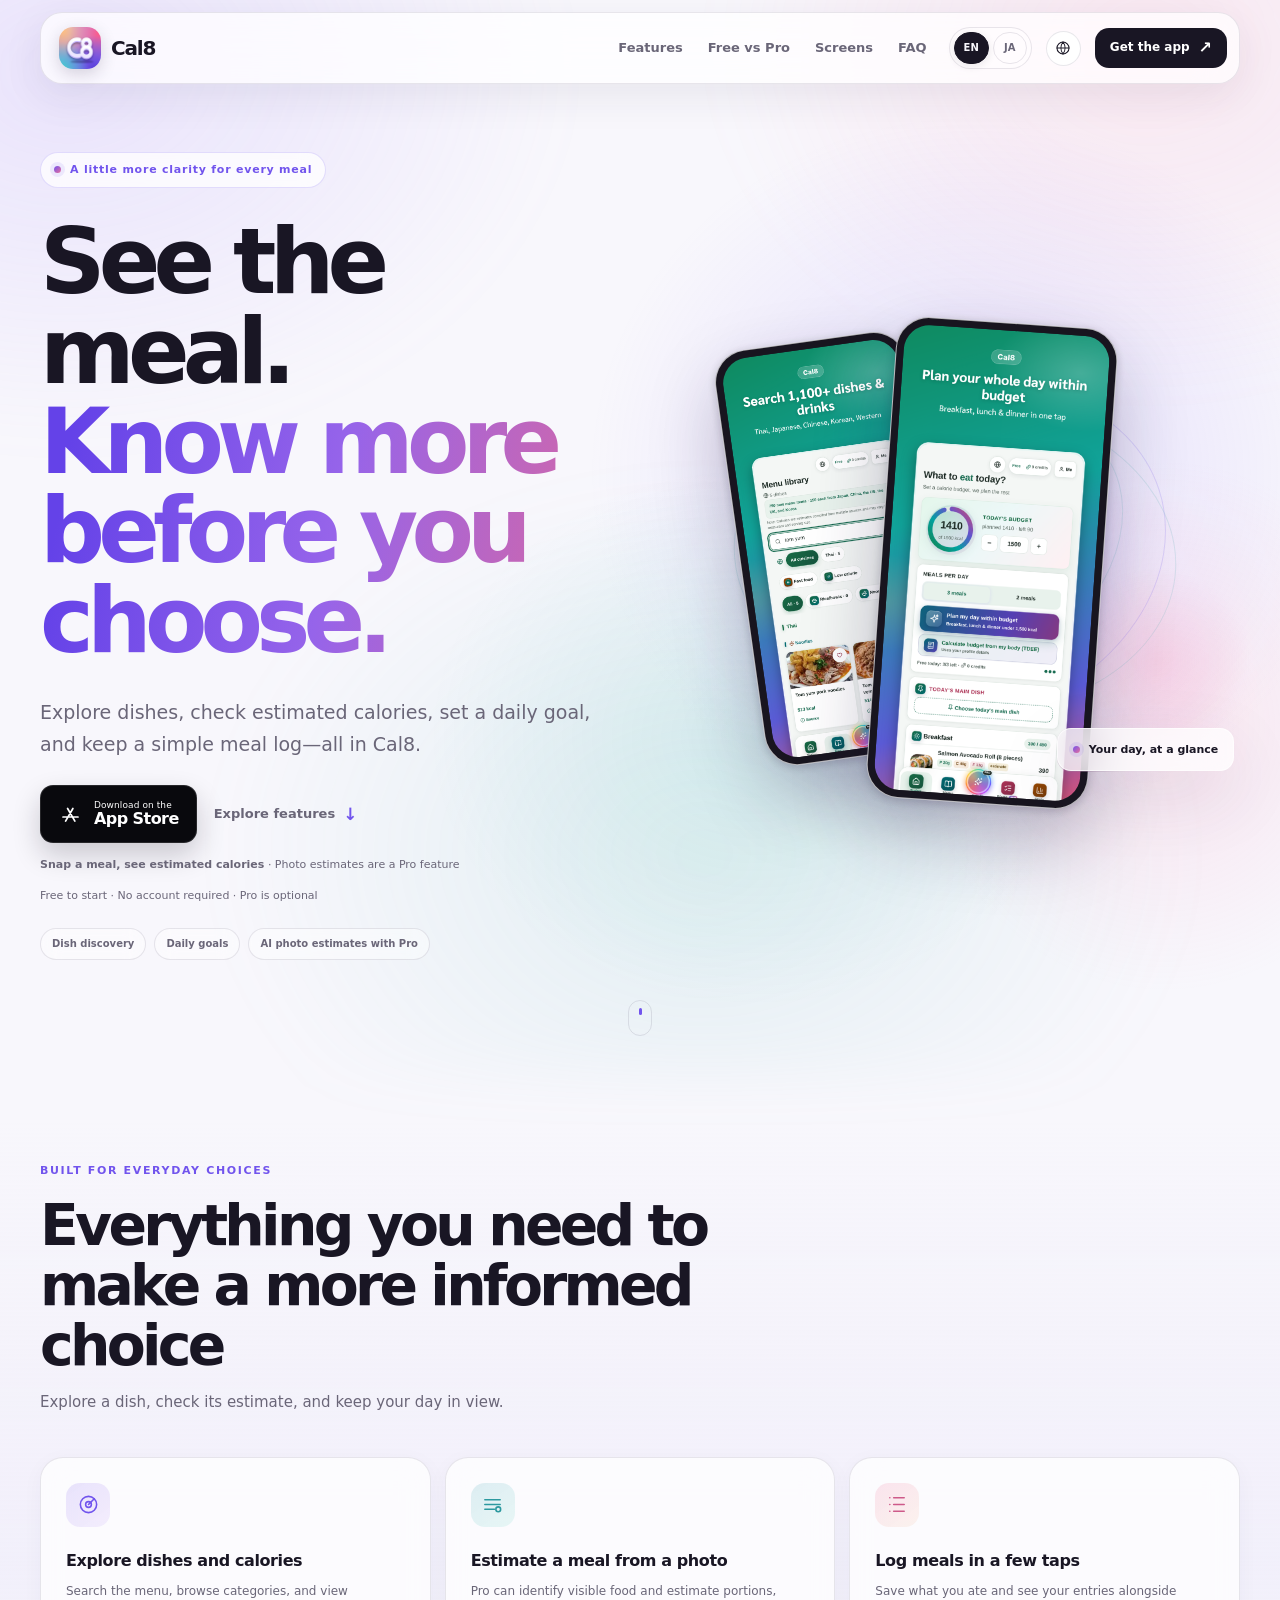
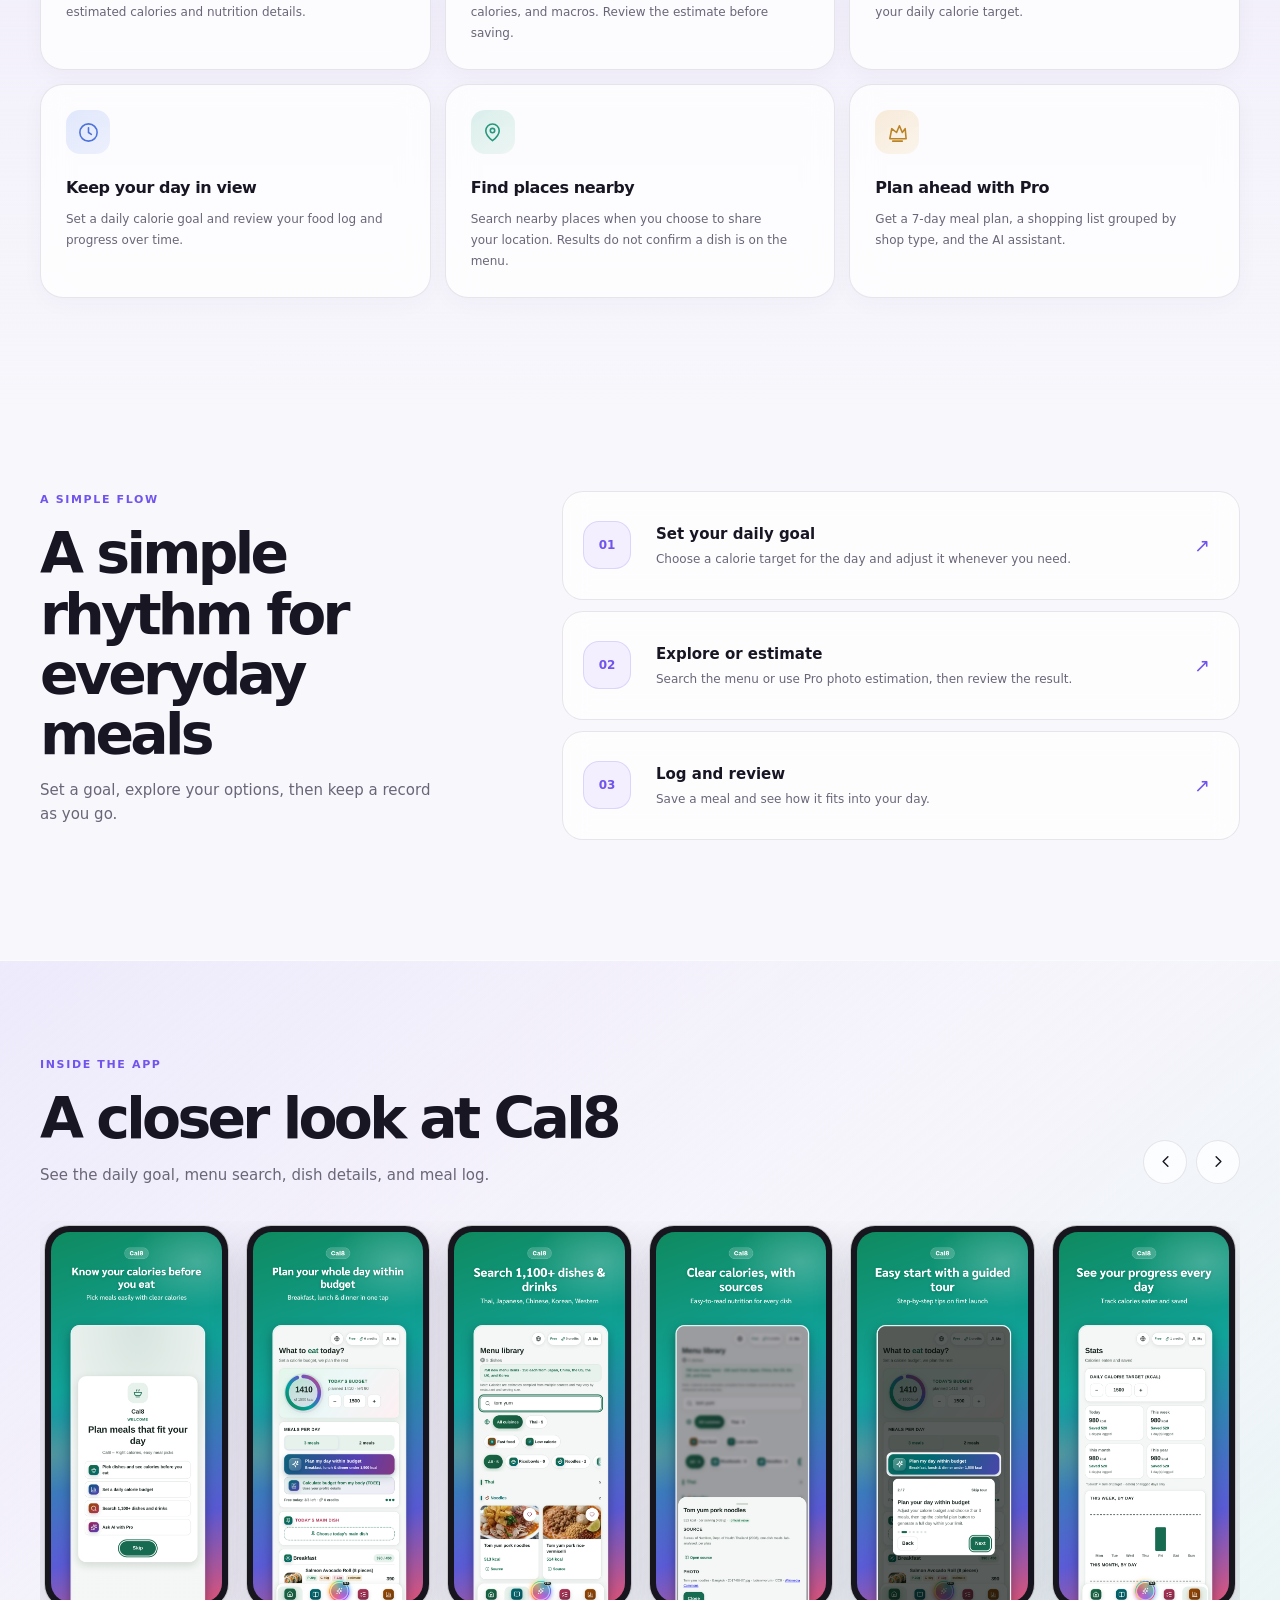
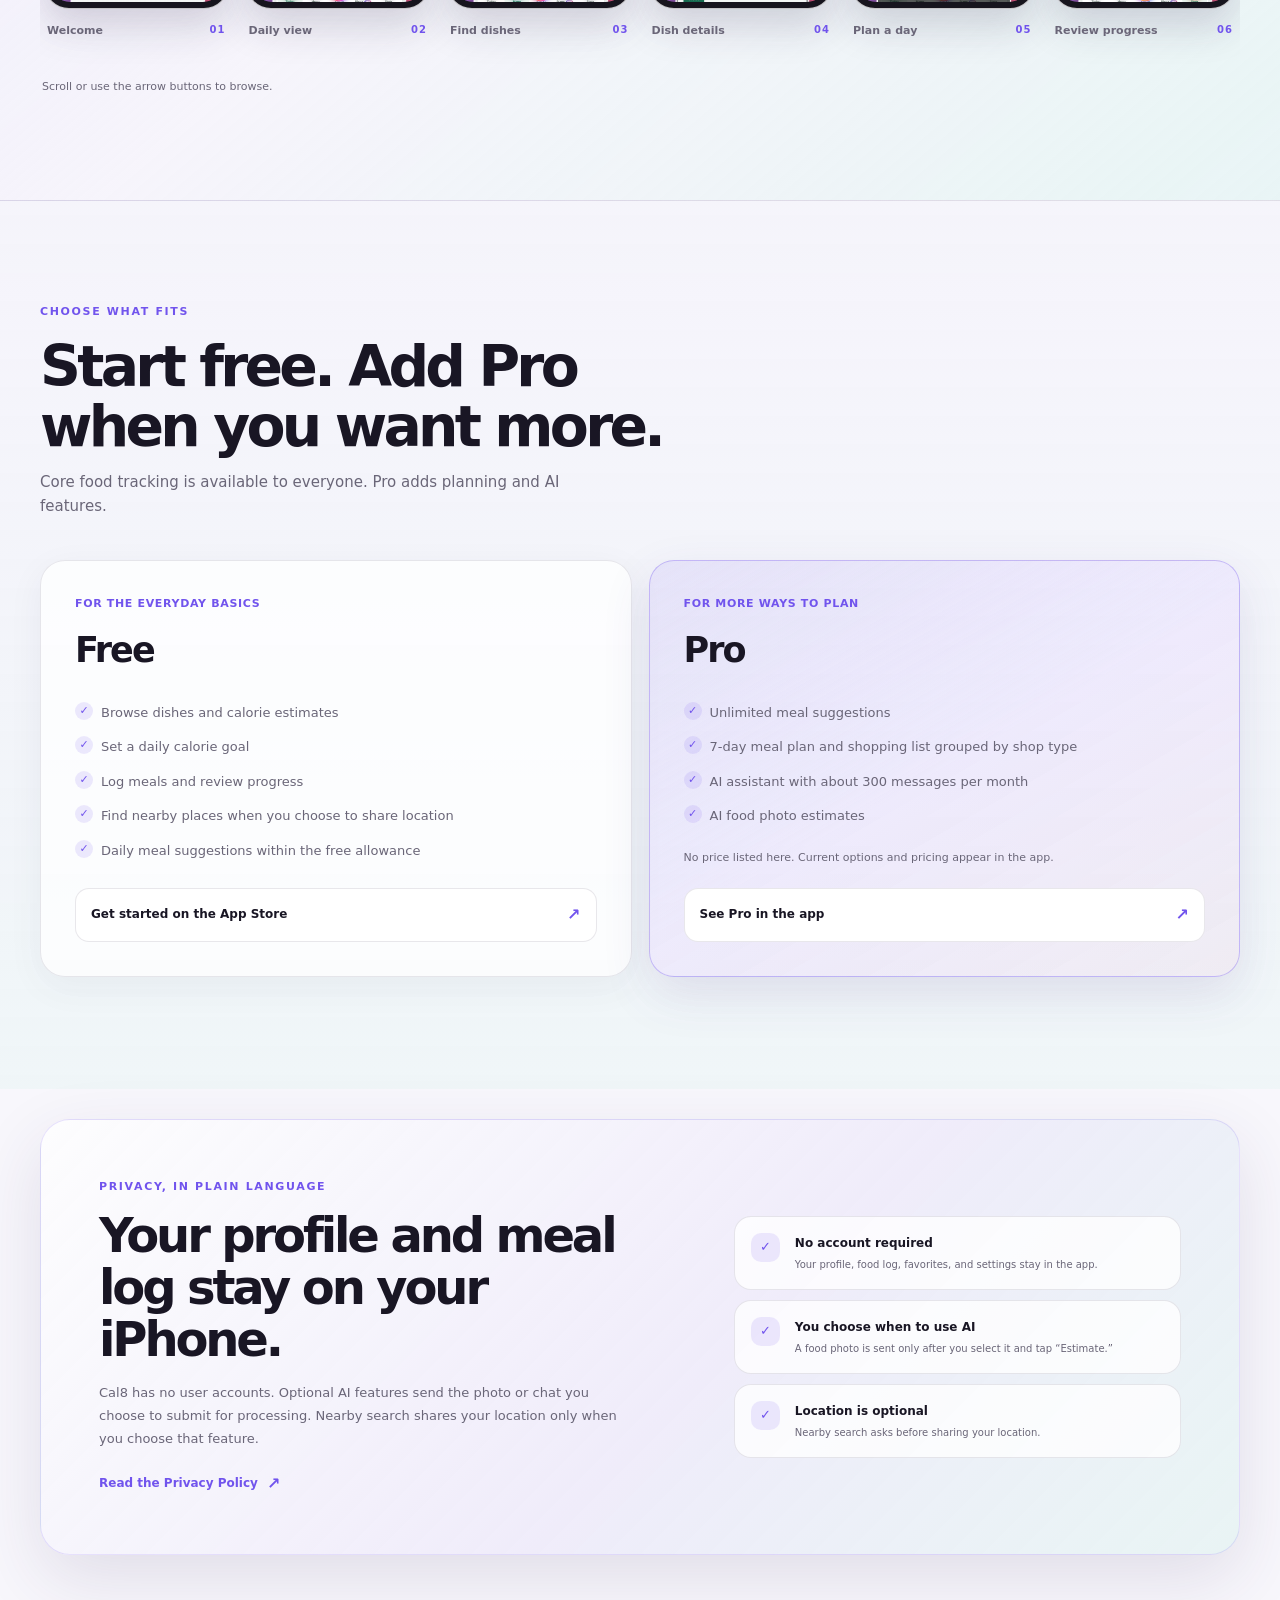
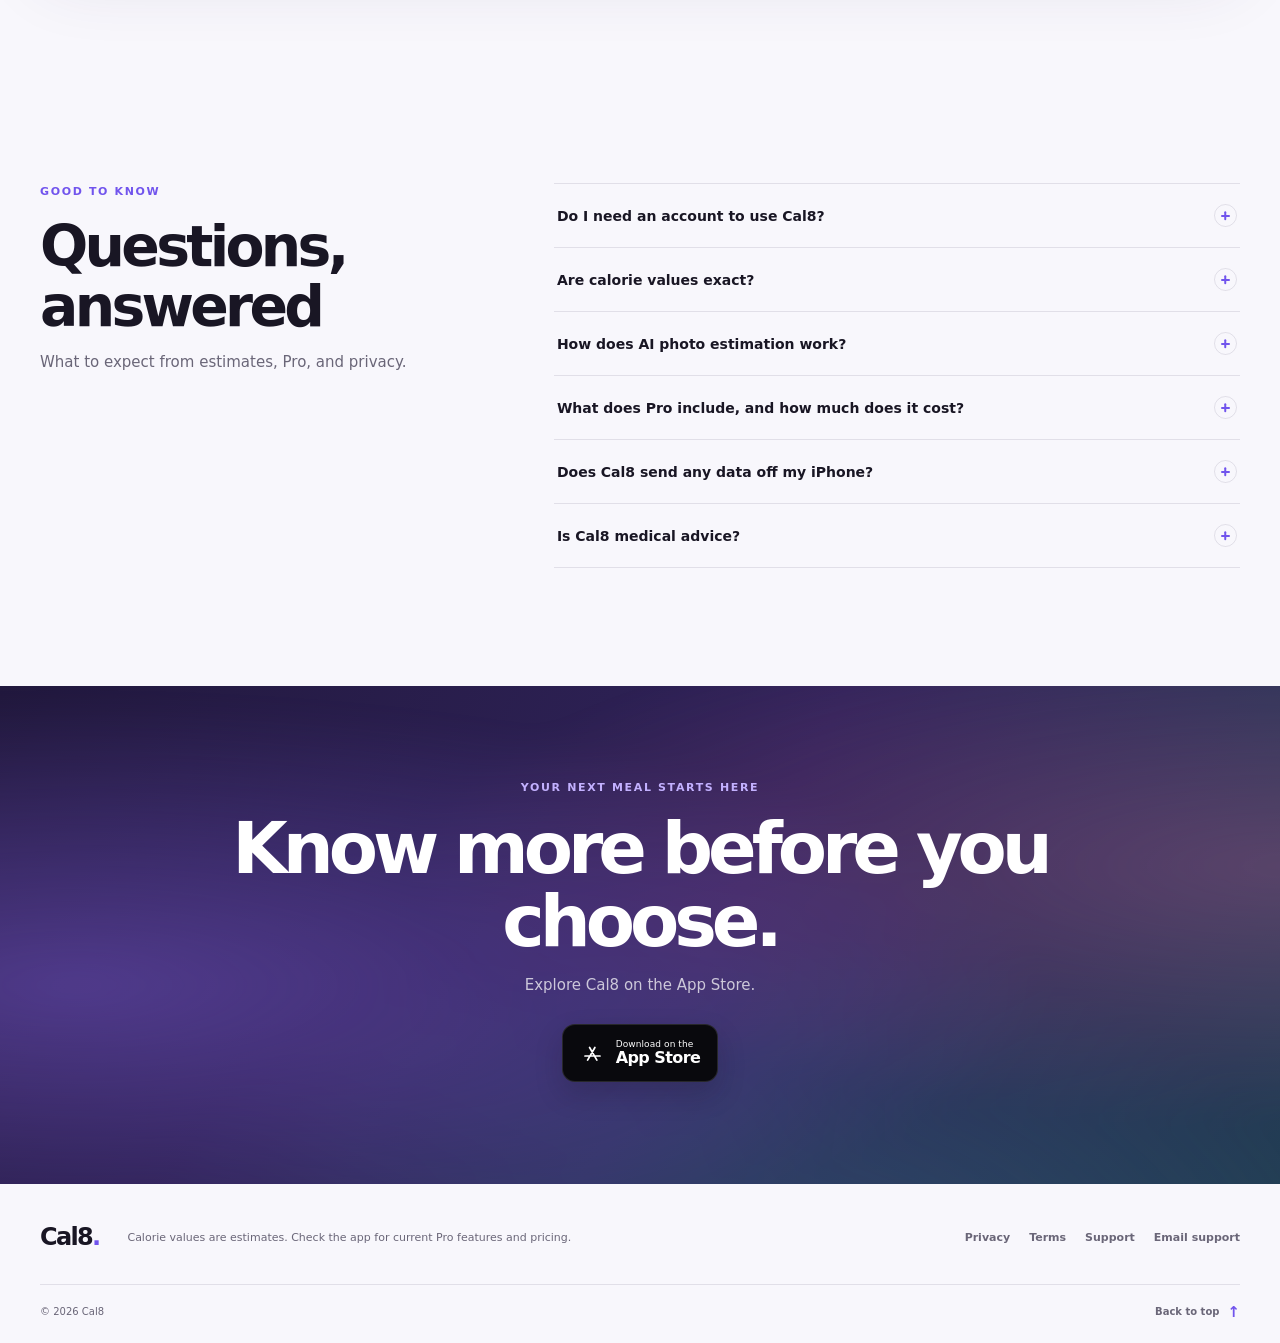
==== commit 0d261a66: "Add hero note: photo estimates are Pro" ====
--- a/index.html
+++ b/index.html
@@ -73,6 +73,7 @@
             </a>
             <a class="text-link" href="#features">Explore features<span aria-hidden="true">↓</span></a>
           </div>
+          <p class="hero-note"><strong>Snap a meal, see estimated calories</strong> <span>·</span> Photo estimates are a Pro feature</p>
           <p class="hero-note">Free to start <span>·</span> No account required <span>·</span> Pro is optional</p>
           <div class="hero-tags" aria-label="Cal8 highlights"><span>Dish discovery</span><span>Daily goals</span><span>AI photo estimates with Pro</span></div>
         </div>
--- a/assets/site.css
+++ b/assets/site.css
@@ -84,3 +84,142 @@
 @media(prefers-color-scheme:dark){.plan-card-pro{background:linear-gradient(145deg,rgba(103,79,176,.3),rgba(54,43,74,.7) 52%,rgba(37,67,67,.46))}.plans-section{background:linear-gradient(180deg,rgba(49,40,72,.18),rgba(35,68,67,.19))}.privacy-panel{background:linear-gradient(135deg,rgba(31,28,42,.85),rgba(60,48,90,.62) 56%,rgba(35,72,71,.48))}.plan-link{background:var(--surface-solid)}}
 @media(max-width:720px){.conversion-page .language-select-control{width:32px;height:32px}.conversion-page .language-select-control svg{width:15px;height:15px}.conversion-page .language-switcher a{min-width:31px;padding:6px 8px}.plan-grid{gap:11px;margin-top:29px}.plan-card{padding:20px;border-radius:20px}.plan-card ul{gap:11px;margin:20px 0 22px}.plan-card li{font-size:11px}.privacy-section{padding-top:12px;padding-bottom:78px}.privacy-panel{grid-template-columns:1fr;gap:23px;padding:24px;border-radius:23px}.privacy-copy h2{font-size:clamp(1.8rem,8vw,2.7rem)}.privacy-copy>p:not(.kicker){font-size:12px}.privacy-points{gap:8px}.privacy-points li{padding:13px}}
 @media(max-width:480px){.conversion-page .language-switcher{display:flex;gap:3px;flex:none}.conversion-page .language-switcher a{min-width:29px;padding:6px 7px;font-size:9px}.conversion-page .language-select-control{display:grid;flex:none;width:30px;height:30px}.conversion-page .header-right{gap:6px}.conversion-page .header-cta{padding:8px 9px;font-size:9px}.plan-grid{grid-template-columns:1fr}.plan-card{padding:21px}.plan-card h3{font-size:29px}.plan-card li{font-size:12px}.conversion-page .app-store-badge{min-height:54px;padding:8px 13px}.conversion-page .app-store-badge .badge-copy strong{font-size:15px}.conversion-page .legal-links{gap:10px}.conversion-page .legal-links a{font-size:9px}}
+
+/* Keep every localized landing page readable on narrow screens. */
+@media (max-width: 720px) {
+  h1,
+  .section-heading h2,
+  .screens-heading h2,
+  .privacy-copy h2,
+  .final-content h2 {
+    overflow-wrap: anywhere;
+  }
+
+  h1 {
+    font-size: clamp(2.25rem, 10vw, 4rem);
+  }
+
+  .section-heading h2,
+  .screens-heading h2,
+  .privacy-copy h2 {
+    font-size: clamp(1.75rem, 7vw, 2.85rem);
+  }
+
+  .final-content h2 {
+    font-size: clamp(2rem, 8vw, 3.5rem);
+  }
+
+  h3,
+  p,
+  a,
+  li,
+  summary,
+  small,
+  strong {
+    overflow-wrap: anywhere;
+  }
+
+  .site-header,
+  main,
+  .hero,
+  .section,
+  .final-cta,
+  .site-footer,
+  .hero-inner,
+  .hero-copy,
+  .feature-grid,
+  .feature-card,
+  .how-layout,
+  .steps-list,
+  .step-card,
+  .screens-heading,
+  .screens-track,
+  .shot-card,
+  .shot-figure,
+  .shot-figure figcaption,
+  .plan-grid,
+  .plan-card,
+  .privacy-panel,
+  .privacy-copy,
+  .privacy-points,
+  .privacy-points li,
+  .privacy-points li > div,
+  .faq-layout,
+  .faq-list,
+  .faq-list details,
+  .faq-list summary,
+  .footer-main,
+  .footer-bottom {
+    min-width: 0;
+  }
+
+  .hero-inner > *,
+  .feature-grid > *,
+  .how-layout > *,
+  .steps-list > *,
+  .step-card > *,
+  .screens-heading > *,
+  .screens-track > *,
+  .plan-grid > *,
+  .privacy-panel > *,
+  .privacy-points > *,
+  .privacy-points li > *,
+  .faq-layout > *,
+  .footer-main > * {
+    min-width: 0;
+  }
+
+  .hero-inner,
+  .feature-grid,
+  .how-layout,
+  .faq-layout,
+  .plan-grid,
+  .privacy-panel {
+    grid-template-columns: minmax(0, 1fr);
+  }
+
+  .step-card {
+    grid-template-columns: 45px minmax(0, 1fr) 18px;
+  }
+
+  .screens-heading {
+    display: grid;
+    grid-template-columns: minmax(0, 1fr);
+    align-items: start;
+    gap: 14px;
+  }
+
+  .screens-heading .section-heading {
+    max-width: none;
+  }
+
+  .carousel-controls {
+    justify-content: flex-start;
+  }
+
+  .screens-track {
+    grid-auto-columns: calc(100vw - 42px);
+    grid-auto-flow: column;
+  }
+
+  .shot-card {
+    width: 100%;
+  }
+
+  .footer-main {
+    grid-template-columns: minmax(0, 1fr);
+    gap: 12px;
+  }
+
+  .footer-brand,
+  .footer-main p,
+  .legal-links {
+    grid-column: 1;
+    grid-row: auto;
+  }
+
+  .footer-bottom {
+    flex-wrap: wrap;
+    gap: 10px;
+  }
+}
